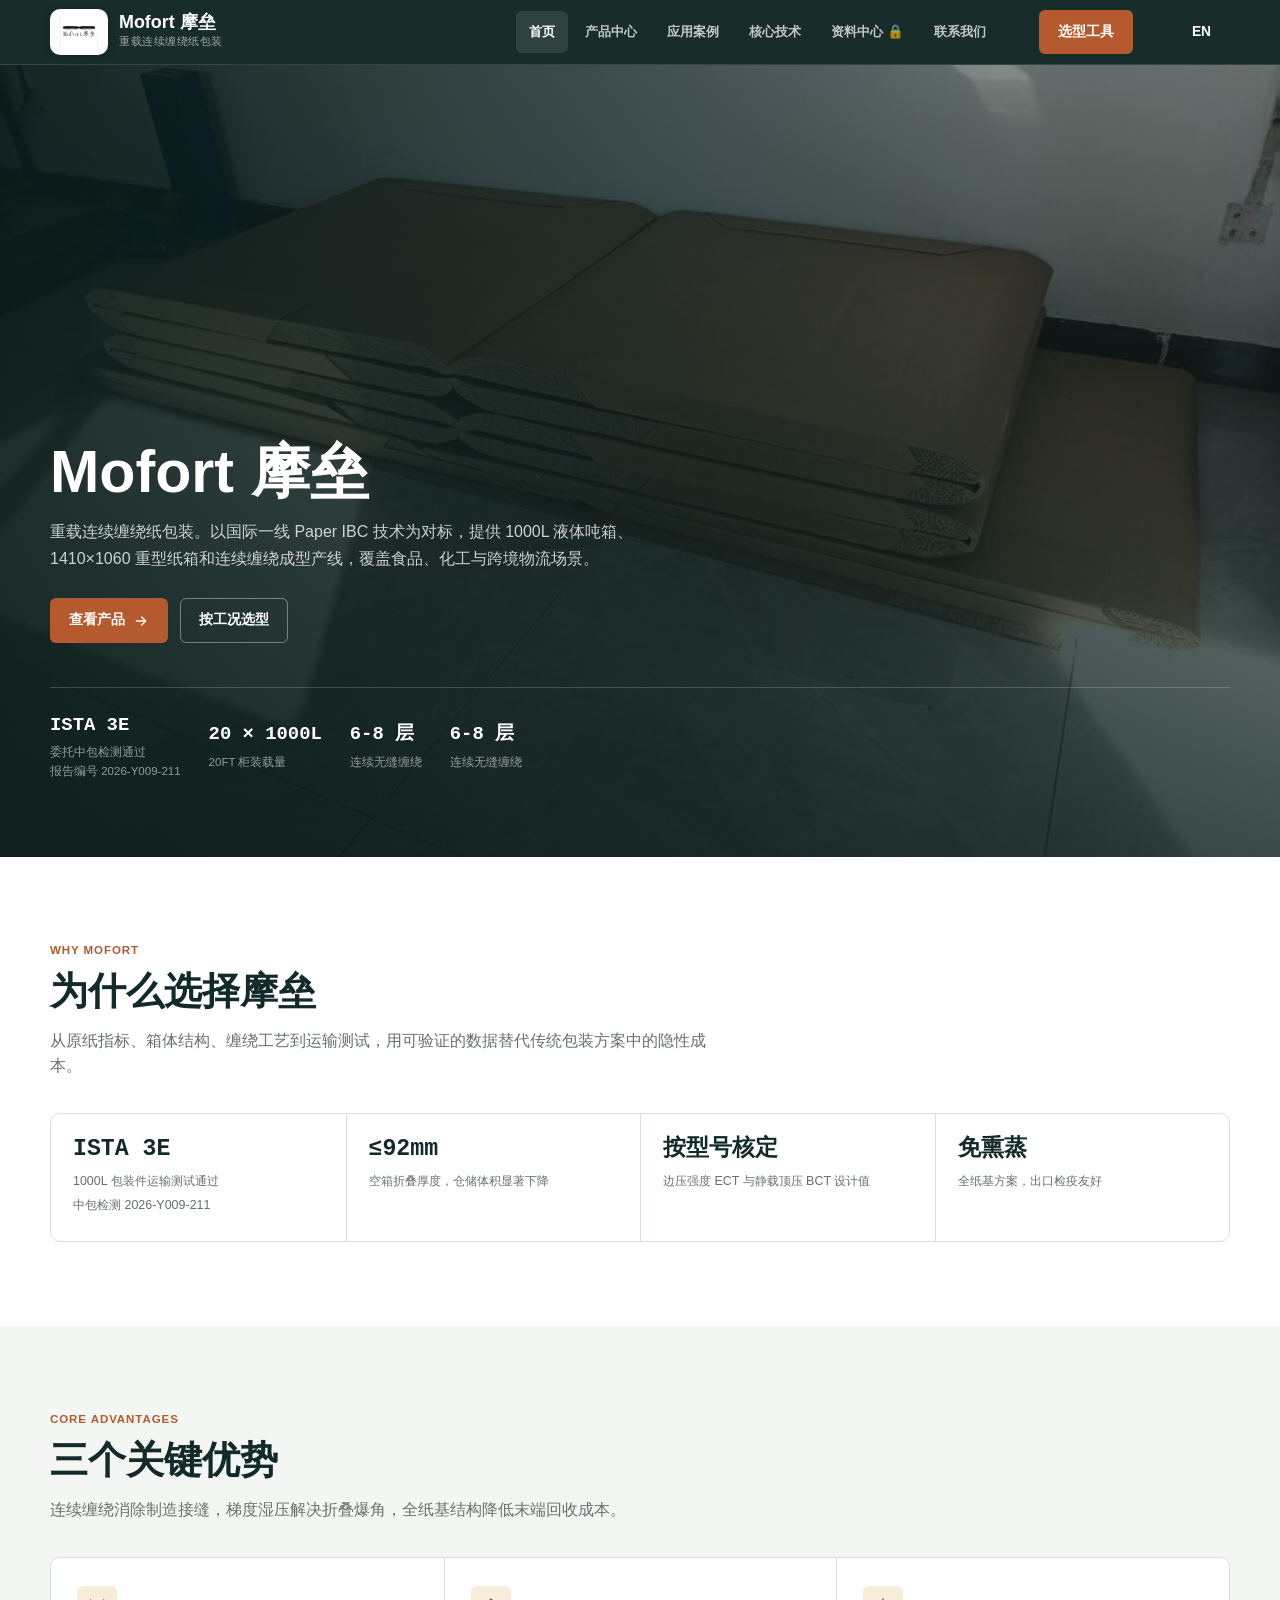
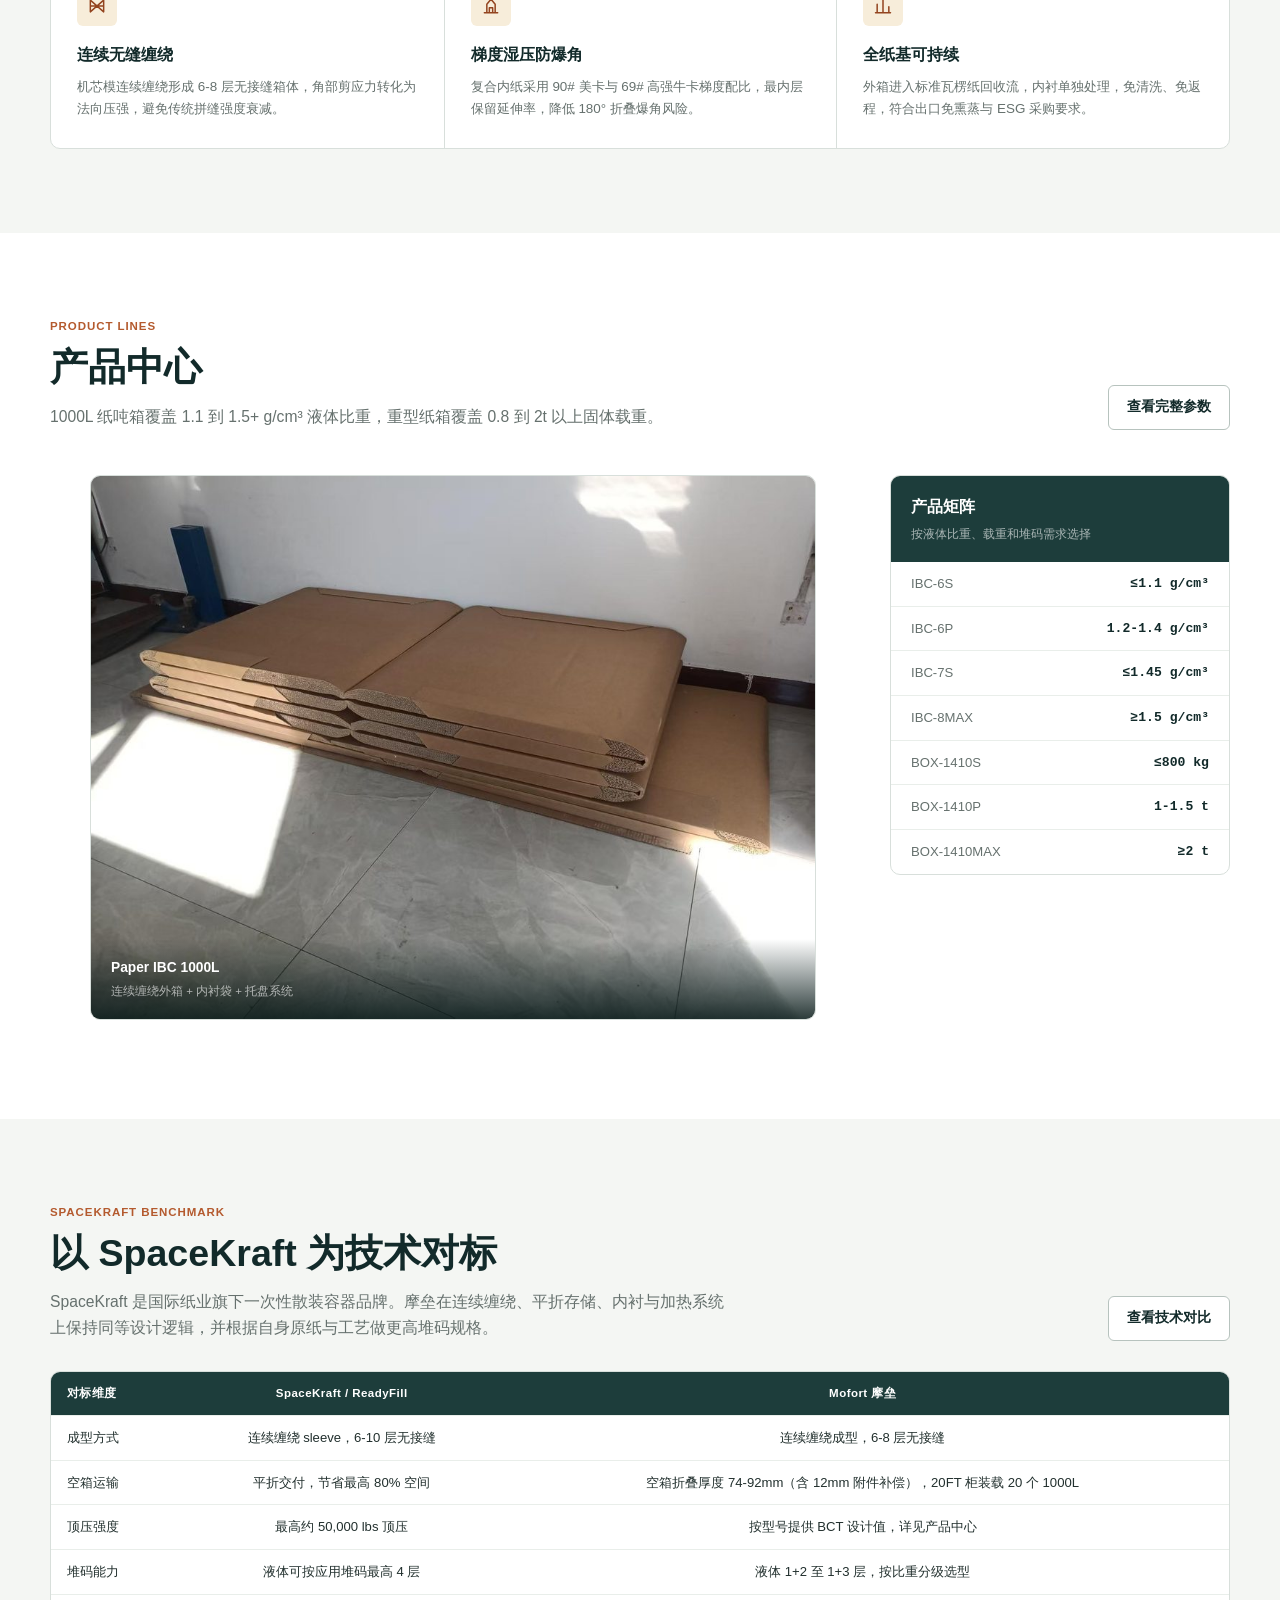
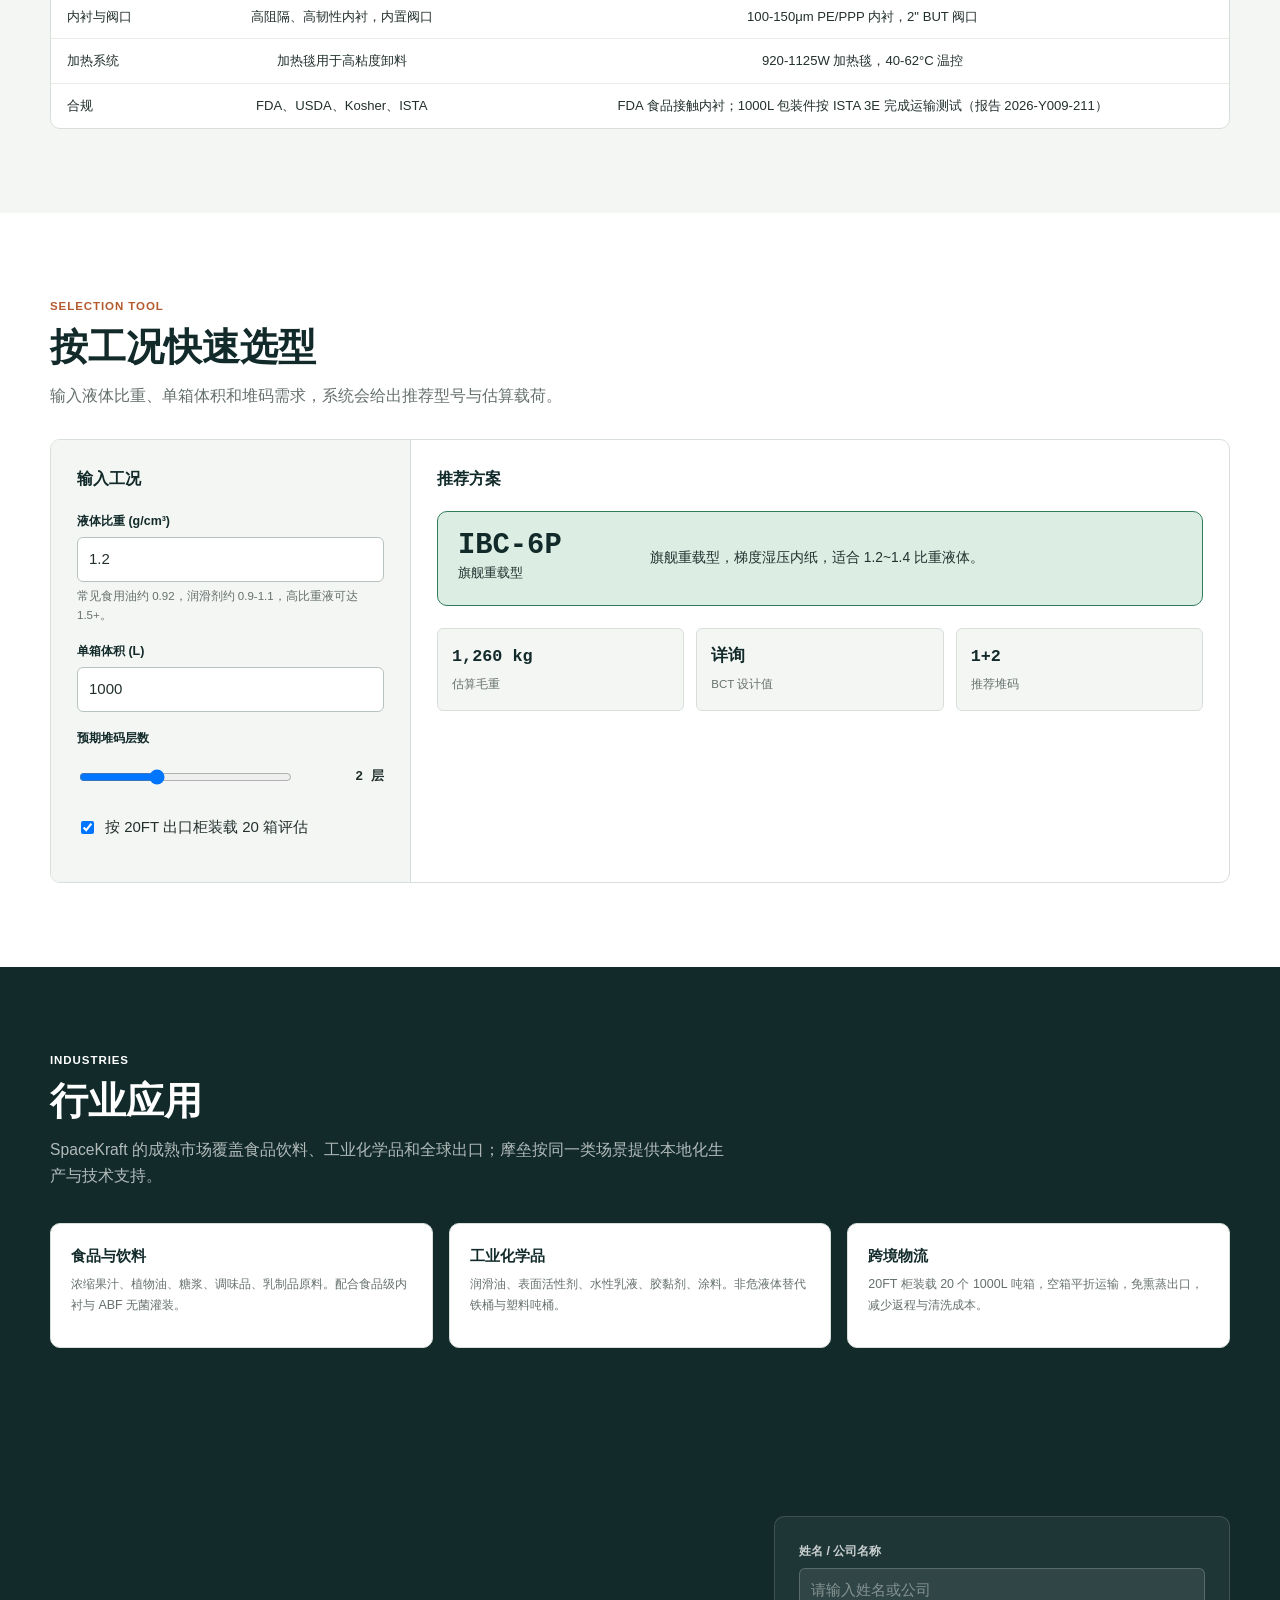
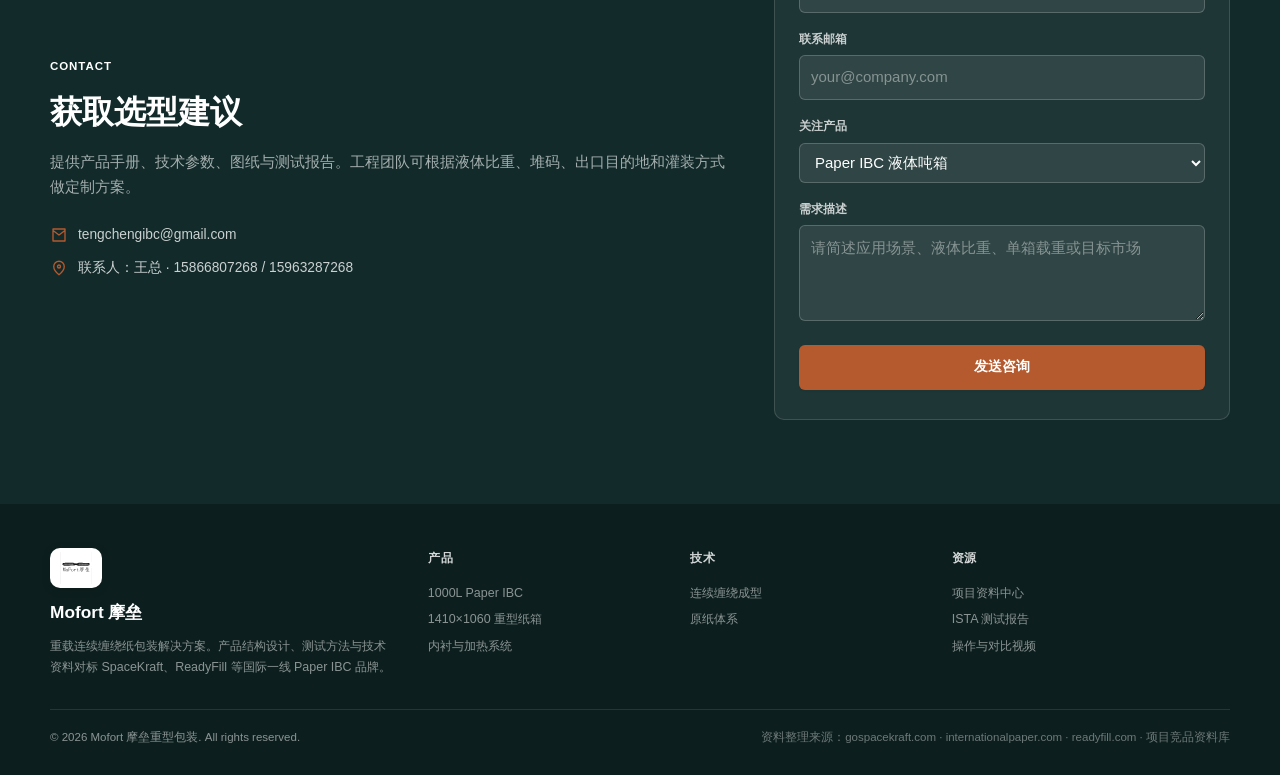
==== index.html @ de4cc962 "Correct certification wording and remove unsupported design values - ISTA: replace 'certified' claim" ====
<!doctype html>
<html lang="zh-CN">
<head>
  <meta charset="utf-8">
  <meta name="viewport" content="width=device-width, initial-scale=1">
  <title>Mofort 摩垒 - 重载连续缠绕纸包装 | Paper IBC 与重型纸箱</title>
  <meta name="description" content="Mofort 摩垒专注 1000L 纸吨箱、1410x1060 重型纸箱与连续缠绕成型产线，整合 SpaceKraft 等国际一线纸包装技术经验，提供免熏蒸、可回收、可堆码的工业包装方案。">
  <link rel="stylesheet" href="assets/css/style.css">
</head>
<body>
  <header class="site-header">
    <div class="container">
      <a class="brand" href="index.html" aria-label="Mofort 摩垒首页">
        <img class="brand-logo" src="assets/images/logo-mofort.svg" alt="MoFort 摩垒注册商标">
        <span>
          <span class="brand-name">Mofort 摩垒</span>
          <span class="brand-sub">重载连续缠绕纸包装</span>
        </span>
      </a>
      <nav class="main-nav" aria-label="主导航">
        <a href="index.html" aria-current="page">首页</a>
        <a href="products.html">产品中心</a>
        <a href="cases.html">应用案例</a>
        <a href="technology.html">核心技术</a>
        <a href="resources.html">资料中心 🔒</a>
        <a href="#contact">联系我们</a>
      </nav>
      <a class="btn btn--primary nav-cta" href="#selector">选型工具</a><a class="btn btn--ghost nav-cta" href="en/index.html" style="text-decoration:none">EN</a>
      <button class="icon-btn menu-toggle" type="button" data-menu-toggle aria-expanded="false" aria-label="打开导航">
        <svg viewBox="0 0 24 24" fill="none" stroke="currentColor" stroke-width="2" stroke-linecap="round"><path d="M4 7h16M4 12h16M4 17h16"/></svg>
      </button>
    </div>
    <nav class="mobile-nav" data-mobile-nav aria-label="移动导航">
      <a href="index.html">首页</a>
      <a href="products.html">产品中心</a>
        <a href="cases.html">应用案例</a>
      <a href="technology.html">核心技术</a>
      <a href="resources.html">资料中心 🔒</a>
      <a href="#contact">联系我们</a>
      <a class="btn btn--primary" href="#selector">选型工具</a>
    </nav>
  </header>

  <main>
    <section class="hero">
      <div class="hero-inner">
        <h1>Mofort 摩垒</h1>
        <p>重载连续缠绕纸包装。以国际一线 Paper IBC 技术为对标，提供 1000L 液体吨箱、1410×1060 重型纸箱和连续缠绕成型产线，覆盖食品、化工与跨境物流场景。</p>
        <div class="hero-actions">
          <a class="btn btn--primary" href="products.html">
            查看产品
            <svg viewBox="0 0 24 24" fill="none" stroke="currentColor" stroke-width="2" stroke-linecap="round" stroke-linejoin="round"><path d="M5 12h14M13 6l6 6-6 6"/></svg>
          </a>
          <a class="btn btn--ghost-light" href="#selector">按工况选型</a>
        </div>
        <div class="hero-proof">
          <div class="hero-proof-item">
            <span class="hero-proof-value">ISTA 3E</span>
            <span class="hero-proof-label">委托中包检测通过<br>报告编号 2026-Y009-211</span>
          </div>
          <div class="hero-proof-item">
            <span class="hero-proof-value">20 × 1000L</span>
            <span class="hero-proof-label">20FT 柜装载量</span>
          </div>
          <div class="hero-proof-item">
            <span class="hero-proof-value">6-8 层</span>
            <span class="hero-proof-label">连续无缝缠绕</span>
          </div>
          <div class="hero-proof-item">
            <span class="hero-proof-value">6-8 层</span>
            <span class="hero-proof-label">连续无缝缠绕</span>
          </div>
        </div>
      </div>
    </section>

    <section class="section" id="why">
      <div class="container">
        <span class="eyebrow">Why Mofort</span>
        <h2 class="section-title">为什么选择摩垒</h2>
        <p class="section-lead">从原纸指标、箱体结构、缠绕工艺到运输测试，用可验证的数据替代传统包装方案中的隐性成本。</p>
        <div class="metric-grid reveal">
          <div class="metric"><strong>ISTA 3E</strong><span>1000L 包装件运输测试通过<br>中包检测 2026-Y009-211</span></div>
          <div class="metric"><strong>≤92mm</strong><span>空箱折叠厚度，仓储体积显著下降</span></div>
          <div class="metric"><strong>按型号核定</strong><span>边压强度 ECT 与静载顶压 BCT 设计值</span></div>
          <div class="metric"><strong>免熏蒸</strong><span>全纸基方案，出口检疫友好</span></div>
        </div>
      </div>
    </section>

    <section class="section section--paper" id="advantages">
      <div class="container">
        <span class="eyebrow">Core Advantages</span>
        <h2 class="section-title">三个关键优势</h2>
        <p class="section-lead">连续缠绕消除制造接缝，梯度湿压解决折叠爆角，全纸基结构降低末端回收成本。</p>
        <div class="feature-rail reveal">
          <div class="feature">
            <span class="feature-icon">
              <svg viewBox="0 0 24 24" fill="none" stroke="currentColor" stroke-width="1.8" stroke-linecap="round" stroke-linejoin="round"><path d="M4 5v14M20 5v14M4 12h16M4 5l16 14M4 19L20 5"/></svg>
            </span>
            <h3>连续无缝缠绕</h3>
            <p>机芯模连续缠绕形成 6-8 层无接缝箱体，角部剪应力转化为法向压强，避免传统拼缝强度衰减。</p>
          </div>
          <div class="feature">
            <span class="feature-icon">
              <svg viewBox="0 0 24 24" fill="none" stroke="currentColor" stroke-width="1.8" stroke-linecap="round" stroke-linejoin="round"><path d="M4 20h16M7 20V10l5-6 5 6v10M10 20v-6h4v6"/></svg>
            </span>
            <h3>梯度湿压防爆角</h3>
            <p>复合内纸采用 90# 美卡与 69# 高强牛卡梯度配比，最内层保留延伸率，降低 180° 折叠爆角风险。</p>
          </div>
          <div class="feature">
            <span class="feature-icon">
              <svg viewBox="0 0 24 24" fill="none" stroke="currentColor" stroke-width="1.8" stroke-linecap="round" stroke-linejoin="round"><path d="M5 20V10M12 20V4M19 20v-7M3 20h18"/></svg>
            </span>
            <h3>全纸基可持续</h3>
            <p>外箱进入标准瓦楞纸回收流，内衬单独处理，免清洗、免返程，符合出口免熏蒸与 ESG 采购要求。</p>
          </div>
        </div>
      </div>
    </section>

    <section class="section" id="products-preview">
      <div class="container">
        <div class="section-head">
          <div>
            <span class="eyebrow">Product Lines</span>
            <h2 class="section-title">产品中心</h2>
            <p class="section-lead">1000L 纸吨箱覆盖 1.1 到 1.5+ g/cm³ 液体比重，重型纸箱覆盖 0.8 到 2t 以上固体载重。</p>
          </div>
          <div class="section-head-actions">
            <a class="btn btn--outline" href="products.html">查看完整参数</a>
          </div>
        </div>
        <div class="product-layout reveal">
          <figure class="product-visual">
            <img src="assets/images/prod-stacked.jpg" alt="堆码状态的纸吨箱">
            <figcaption class="product-visual-caption">
              Paper IBC 1000L
              <small>连续缠绕外箱 + 内衬袋 + 托盘系统</small>
            </figcaption>
          </figure>
          <dl class="product-summary">
            <div class="product-summary-header">
              <h3>产品矩阵</h3>
              <p>按液体比重、载重和堆码需求选择</p>
            </div>
            <div class="product-summary-row"><dt>IBC-6S</dt><dd>≤1.1 g/cm³</dd></div>
            <div class="product-summary-row"><dt>IBC-6P</dt><dd>1.2-1.4 g/cm³</dd></div>
            <div class="product-summary-row"><dt>IBC-7S</dt><dd>≤1.45 g/cm³</dd></div>
            <div class="product-summary-row"><dt>IBC-8MAX</dt><dd>≥1.5 g/cm³</dd></div>
            <div class="product-summary-row"><dt>BOX-1410S</dt><dd>≤800 kg</dd></div>
            <div class="product-summary-row"><dt>BOX-1410P</dt><dd>1-1.5 t</dd></div>
            <div class="product-summary-row"><dt>BOX-1410MAX</dt><dd>≥2 t</dd></div>
          </dl>
        </div>
      </div>
    </section>

    <section class="section section--paper" id="spacekraft">
      <div class="container">
        <div class="section-head">
          <div>
            <span class="eyebrow">SpaceKraft Benchmark</span>
            <h2 class="section-title">以 SpaceKraft 为技术对标</h2>
            <p class="section-lead">SpaceKraft 是国际纸业旗下一次性散装容器品牌。摩垒在连续缠绕、平折存储、内衬与加热系统上保持同等设计逻辑，并根据自身原纸与工艺做更高堆码规格。</p>
          </div>
          <div class="section-head-actions">
            <a class="btn btn--outline" href="technology.html">查看技术对比</a>
          </div>
        </div>
        <div class="data-table-wrap reveal">
          <table class="data-table comparison-table">
            <thead>
              <tr><th>对标维度</th><th>SpaceKraft / ReadyFill</th><th>Mofort 摩垒</th></tr>
            </thead>
            <tbody>
              <tr><td>成型方式</td><td>连续缠绕 sleeve，6-10 层无接缝</td><td>连续缠绕成型，6-8 层无接缝</td></tr>
              <tr><td>空箱运输</td><td>平折交付，节省最高 80% 空间</td><td>空箱折叠厚度 74-92mm（含 12mm 附件补偿），20FT 柜装载 20 个 1000L</td></tr>
              <tr><td>顶压强度</td><td>最高约 50,000 lbs 顶压</td><td>按型号提供 BCT 设计值，详见产品中心</td></tr>
              <tr><td>堆码能力</td><td>液体可按应用堆码最高 4 层</td><td>液体 1+2 至 1+3 层，按比重分级选型</td></tr>
              <tr><td>内衬与阀口</td><td>高阻隔、高韧性内衬，内置阀口</td><td>100-150μm PE/PPP 内衬，2" BUT 阀口</td></tr>
              <tr><td>加热系统</td><td>加热毯用于高粘度卸料</td><td>920-1125W 加热毯，40-62°C 温控</td></tr>
              <tr><td>合规</td><td>FDA、USDA、Kosher、ISTA</td><td>FDA 食品接触内衬；1000L 包装件按 ISTA 3E 完成运输测试（报告 2026-Y009-211）</td></tr>
            </tbody>
          </table>
        </div>
      </div>
    </section>

    <section class="section" id="selector">
      <div class="container">
        <div class="section-head">
          <div>
            <span class="eyebrow">Selection Tool</span>
            <h2 class="section-title">按工况快速选型</h2>
            <p class="section-lead">输入液体比重、单箱体积和堆码需求，系统会给出推荐型号与估算载荷。</p>
          </div>
        </div>
        <form class="tool-panel reveal" data-selector-form>
          <div class="tool-form">
            <h3>输入工况</h3>
            <div class="field">
              <label for="density">液体比重 (g/cm³)</label>
              <input id="density" type="number" min="0.6" max="2" step="0.05" value="1.2" data-field="density">
              <div class="field-hint">常见食用油约 0.92，润滑剂约 0.9-1.1，高比重液可达 1.5+。</div>
            </div>
            <div class="field">
              <label for="volume">单箱体积 (L)</label>
              <input id="volume" type="number" min="200" max="1200" step="50" value="1000" data-field="volume">
            </div>
            <div class="field">
              <label for="stack">预期堆码层数</label>
              <div class="range-row">
                <input id="stack" type="range" min="1" max="4" value="2" data-field="stack">
                <output data-stack-output>2</output>
              </div>
            </div>
            <label class="field" style="display:flex;gap:8px;align-items:center;cursor:pointer">
              <input type="checkbox" data-field="export" checked style="width:auto;min-height:auto">
              <span>按 20FT 出口柜装载 20 箱评估</span>
            </label>
          </div>
          <div class="tool-result">
            <h3>推荐方案</h3>
            <div class="recommendation">
              <div>
                <div class="recommendation-model" data-result-model>IBC-6P</div>
                <small>旗舰重载型</small>
              </div>
              <p data-result-note>旗舰重载型，梯度湿压内纸，适合 1.2~1.4 比重液体。</p>
            </div>
            <div class="result-stats">
              <div class="result-stat"><strong data-result-weight>1,260 kg</strong><span>估算毛重</span></div>
              <div class="result-stat"><strong data-result-load>详询</strong><span>BCT 设计值</span></div>
              <div class="result-stat"><strong data-result-stack>1+2</strong><span>推荐堆码</span></div>
            </div>
          </div>
        </form>
      </div>
    </section>

    <section class="section section--ink" id="industries">
      <div class="container">
        <span class="eyebrow">Industries</span>
        <h2 class="section-title">行业应用</h2>
        <p class="section-lead">SpaceKraft 的成熟市场覆盖食品饮料、工业化学品和全球出口；摩垒按同一类场景提供本地化生产与技术支持。</p>
        <div class="source-grid reveal">
          <div class="source-card">
            <h3>食品与饮料</h3>
            <p>浓缩果汁、植物油、糖浆、调味品、乳制品原料。配合食品级内衬与 ABF 无菌灌装。</p>
          </div>
          <div class="source-card">
            <h3>工业化学品</h3>
            <p>润滑油、表面活性剂、水性乳液、胶黏剂、涂料。非危液体替代铁桶与塑料吨桶。</p>
          </div>
          <div class="source-card">
            <h3>跨境物流</h3>
            <p>20FT 柜装载 20 个 1000L 吨箱，空箱平折运输，免熏蒸出口，减少返程与清洗成本。</p>
          </div>
        </div>
      </div>
    </section>

    <section class="section section--ink" id="contact">
      <div class="container">
        <div class="contact-grid">
          <div>
            <span class="eyebrow">Contact</span>
            <h2>获取选型建议</h2>
            <p>提供产品手册、技术参数、图纸与测试报告。工程团队可根据液体比重、堆码、出口目的地和灌装方式做定制方案。</p>
            <ul class="contact-list">
              <li>
                <svg viewBox="0 0 24 24" fill="none" stroke="currentColor" stroke-width="1.8" stroke-linecap="round" stroke-linejoin="round"><path d="M4 4h16v16H4zM4 6l8 6 8-6"/></svg>
                <a href="mailto:tengchengibc@gmail.com" style="color:inherit;text-decoration:none">tengchengibc@gmail.com</a>
              </li>
              <li>
                <svg viewBox="0 0 24 24" fill="none" stroke="currentColor" stroke-width="1.8" stroke-linecap="round" stroke-linejoin="round"><path d="M12 21s7-5.5 7-11a7 7 0 1 0-14 0c0 5.5 7 11 7 11zM10 10a2 2 0 1 1 4 0 2 2 0 0 1-4 0"/></svg>
                <span>联系人：王总 · 15866807268 / 15963287268</span>
              </li>
            </ul>
          </div>
          <form class="contact-form" data-contact-form>
            <div class="field">
              <label for="contact-company">姓名 / 公司名称</label>
              <input id="contact-company" type="text" placeholder="请输入姓名或公司">
            </div>
            <div class="field">
              <label for="contact-email">联系邮箱</label>
              <input id="contact-email" type="email" placeholder="your@company.com">
            </div>
            <div class="field">
              <label for="contact-product">关注产品</label>
              <select id="contact-product">
                <option>Paper IBC 液体吨箱</option>
                <option>1410×1060 重型纸箱</option>
                <option>内衬、加热垫与遮罩</option>
                <option>连续缠绕成型产线</option>
                <option>全部产品</option>
              </select>
            </div>
            <div class="field">
              <label for="contact-message">需求描述</label>
              <textarea id="contact-message" placeholder="请简述应用场景、液体比重、单箱载重或目标市场"></textarea>
            </div>
            <button class="btn btn--primary" type="submit" style="width:100%">发送咨询</button>
            <div class="field-hint" data-contact-status aria-live="polite"></div>
          </form>
        </div>
      </div>
    </section>
  </main>

  <footer class="site-footer">
    <div class="container">
      <div class="footer-grid">
        <div>
          <img class="brand-logo footer-logo" src="assets/images/logo-mofort.svg" alt="MoFort 摩垒注册商标">
          <div class="footer-brand">Mofort 摩垒</div>
          <p>重载连续缠绕纸包装解决方案。产品结构设计、测试方法与技术资料对标 SpaceKraft、ReadyFill 等国际一线 Paper IBC 品牌。</p>
        </div>
        <div>
          <h4>产品</h4>
          <a href="products.html#ibc">1000L Paper IBC</a>
          <a href="products.html#box">1410×1060 重型纸箱</a>
          <a href="products.html#accessories">内衬与加热系统</a>
        </div>
        <div>
          <h4>技术</h4>
          <a href="technology.html#process">连续缠绕成型</a>
          <a href="technology.html#materials">原纸体系</a>
          
        </div>
        <div>
          <h4>资源</h4>
          <a href="resources.html">项目资料中心</a>
          <a href="resources.html?category=测试报告">ISTA 测试报告</a>
          <a href="resources.html?category=操作视频">操作与对比视频</a>
        </div>
      </div>
      <div class="footer-bottom">
        <span>© <span data-year>2026</span> Mofort 摩垒重型包装. All rights reserved.</span>
        <span class="source-note">资料整理来源：gospacekraft.com · internationalpaper.com · readyfill.com · 项目竞品资料库</span>
      </div>
    </div>
  </footer>
  <script src="assets/js/main.js"></script>
</body>
</html>
---- assets/css/style.css ----
:root {
  --ink: #122a2a;
  --ink-2: #1d3d3b;
  --paper: #ffffff;
  --paper-2: #f4f6f3;
  --paper-3: #e9eeea;
  --text: #22302e;
  --muted: #66716e;
  --line: #d8dfdb;
  --line-dark: #b7c3be;
  --copper: #b45a2e;
  --copper-dark: #93441f;
  --green: #2e7d5a;
  --green-light: #dceee4;
  --amber: #d89b2b;
  --amber-light: #f7edda;
  --blue: #3f6f8f;
  --blue-light: #e1edf4;
  --red: #b23b35;
  --red-light: #f7e3e1;
  --white: #fff;
  --shadow-sm: 0 1px 2px rgba(16, 39, 36, .08);
  --shadow-md: 0 12px 30px rgba(16, 39, 36, .1);
  --radius: 6px;
  --radius-lg: 10px;
  --max-w: 1180px;
  --font: "Segoe UI", "PingFang SC", "Microsoft YaHei", "Noto Sans SC", sans-serif;
  --mono: "Cascadia Mono", "SFMono-Regular", Consolas, monospace;
}

*,
*::before,
*::after {
  box-sizing: border-box;
}

html {
  scroll-behavior: smooth;
  font-size: 16px;
}

body {
  margin: 0;
  color: var(--text);
  background: var(--paper);
  font-family: var(--font);
  font-size: 15px;
  line-height: 1.65;
  -webkit-font-smoothing: antialiased;
}

a {
  color: inherit;
  text-decoration: none;
}

button,
input,
select,
textarea {
  font: inherit;
}

img {
  display: block;
  max-width: 100%;
}

.container {
  width: min(var(--max-w), 100% - 48px);
  margin-inline: auto;
}

.section {
  padding: 84px 0;
}

.section--paper {
  background: var(--paper-2);
}

.section--ink {
  background: var(--ink);
  color: #e8efec;
}

.section--ink .eyebrow,
.section--ink .section-title {
  color: var(--white);
}

.section--ink .section-lead {
  color: rgba(255, 255, 255, .68);
}

.eyebrow {
  display: block;
  color: var(--copper);
  font-size: .72rem;
  font-weight: 700;
  letter-spacing: .08em;
  margin-bottom: 10px;
  text-transform: uppercase;
}

.section-title {
  margin: 0 0 14px;
  color: var(--ink);
  font-size: clamp(1.7rem, 3vw, 2.35rem);
  font-weight: 800;
  line-height: 1.16;
  letter-spacing: 0;
}

.section-lead {
  max-width: 680px;
  margin: 0 0 34px;
  color: var(--muted);
  font-size: .98rem;
}

.section-head {
  display: flex;
  align-items: flex-end;
  justify-content: space-between;
  gap: 24px;
  margin-bottom: 30px;
}

.section-head .section-lead {
  margin-bottom: 0;
}

.section-head-actions {
  display: flex;
  gap: 10px;
  flex-shrink: 0;
}

.btn {
  display: inline-flex;
  align-items: center;
  justify-content: center;
  gap: 8px;
  min-height: 42px;
  padding: 10px 18px;
  border: 1px solid transparent;
  border-radius: var(--radius);
  font-size: .86rem;
  font-weight: 700;
  cursor: pointer;
  transition: background .18s, border-color .18s, transform .18s, box-shadow .18s;
  white-space: nowrap;
}

.btn svg,
.btn img {
  width: 16px;
  height: 16px;
}

.btn--primary {
  color: var(--white);
  background: var(--copper);
  box-shadow: var(--shadow-sm);
}

.btn--primary:hover {
  background: var(--copper-dark);
  transform: translateY(-1px);
  box-shadow: var(--shadow-md);
}

.btn--outline {
  color: var(--ink);
  border-color: var(--line-dark);
  background: var(--paper);
}

.btn--outline:hover {
  border-color: var(--copper);
  color: var(--copper-dark);
}

.btn--light {
  color: var(--ink);
  background: var(--white);
}

.btn--light:hover {
  background: var(--paper-2);
}

.btn--ghost-light {
  color: var(--white);
  border-color: rgba(255, 255, 255, .38);
  background: transparent;
}

.btn--ghost-light:hover {
  background: rgba(255, 255, 255, .1);
  border-color: var(--white);
}

.icon-btn {
  display: inline-flex;
  align-items: center;
  justify-content: center;
  width: 40px;
  height: 40px;
  border: 1px solid var(--line);
  border-radius: var(--radius);
  color: var(--ink);
  background: var(--white);
  cursor: pointer;
}

.icon-btn svg {
  width: 18px;
  height: 18px;
}

.site-header {
  position: sticky;
  top: 0;
  z-index: 50;
  color: var(--white);
  background: rgba(15, 36, 34, .96);
  border-bottom: 1px solid rgba(255, 255, 255, .12);
  backdrop-filter: blur(14px);
}

.site-header .container {
  display: flex;
  align-items: center;
  min-height: 64px;
  gap: 32px;
}

.brand {
  display: flex;
  align-items: center;
  gap: 11px;
  min-width: 0;
}

.brand-mark {
  display: grid;
  place-items: center;
  width: 36px;
  height: 36px;
  border-radius: var(--radius);
  color: var(--white);
  background: var(--copper);
  font-size: .82rem;
  font-weight: 900;
}

.brand-name {
  display: block;
  color: var(--white);
  font-size: 1.12rem;
  font-weight: 800;
  line-height: 1.1;
}

.brand-sub {
  display: block;
  color: rgba(255, 255, 255, .58);
  font-size: .68rem;
  letter-spacing: .05em;
}

.main-nav {
  display: flex;
  align-items: center;
  gap: 4px;
  margin-left: auto;
}

.main-nav a {
  padding: 10px 13px;
  border-radius: var(--radius);
  color: rgba(255, 255, 255, .74);
  font-size: .84rem;
  font-weight: 600;
  transition: color .18s, background .18s;
  white-space: nowrap;
}

.main-nav a:hover,
.main-nav a[aria-current="page"] {
  color: var(--white);
  background: rgba(255, 255, 255, .1);
}

.nav-cta {
  margin-left: 8px;
}

.nav-cta .btn {
  min-height: 36px;
  padding: 8px 14px;
}

.menu-toggle {
  display: none;
  margin-left: auto;
}

.mobile-nav {
  display: none;
  padding: 10px 0 18px;
  border-top: 1px solid rgba(255, 255, 255, .1);
}

.mobile-nav a {
  display: block;
  padding: 12px 16px;
  border-radius: var(--radius);
  color: rgba(255, 255, 255, .82);
  font-weight: 600;
}

.mobile-nav a:hover,
.mobile-nav a[aria-current="page"] {
  color: var(--white);
  background: rgba(255, 255, 255, .08);
}

.mobile-nav .btn {
  margin: 12px 16px 4px;
  width: calc(100% - 32px);
}

.hero {
  position: relative;
  min-height: 88vh;
  display: flex;
  align-items: flex-end;
  color: var(--white);
  background-color: var(--ink);
  background-image: linear-gradient(90deg, rgba(10, 28, 27, .86) 0%, rgba(10, 28, 27, .64) 46%, rgba(10, 28, 27, .28) 100%), linear-gradient(rgba(10, 28, 27, .16), rgba(10, 28, 27, .72)), url("../images/prod-stacked.jpg");
  background-position: center;
  background-size: cover;
  overflow: hidden;
}

.hero--products {
  background-image: linear-gradient(90deg, rgba(10, 28, 27, .88) 0%, rgba(10, 28, 27, .66) 48%, rgba(10, 28, 27, .3) 100%), linear-gradient(rgba(10, 28, 27, .14), rgba(10, 28, 27, .74)), url("../images/prod-ibc-6p.jpg");
}

.hero--technology {
  background-image: linear-gradient(90deg, rgba(10, 28, 27, .88) 0%, rgba(10, 28, 27, .66) 48%, rgba(10, 28, 27, .3) 100%), linear-gradient(rgba(10, 28, 27, .14), rgba(10, 28, 27, .74)), url("../images/tech-benefits.jpg");
}

.hero--resources {
  background-image: linear-gradient(90deg, rgba(10, 28, 27, .9) 0%, rgba(10, 28, 27, .72) 52%, rgba(10, 28, 27, .36) 100%), linear-gradient(rgba(10, 28, 27, .14), rgba(10, 28, 27, .72)), url("../images/prod-box-1410p.jpg");
}

.hero-inner {
  position: relative;
  z-index: 1;
  width: min(var(--max-w), 100% - 48px);
  margin-inline: auto;
  padding: 96px 0 76px;
}

.hero h1 {
  max-width: 760px;
  margin: 0 0 16px;
  font-size: clamp(2.1rem, 5vw, 3.7rem);
  font-weight: 850;
  line-height: 1.05;
  letter-spacing: 0;
}

.hero p {
  max-width: 590px;
  margin: 0 0 26px;
  color: rgba(255, 255, 255, .78);
  font-size: 1rem;
}

.hero-actions {
  display: flex;
  gap: 12px;
  flex-wrap: wrap;
}

.hero-proof {
  display: flex;
  align-items: center;
  gap: 28px;
  margin-top: 44px;
  padding-top: 22px;
  border-top: 1px solid rgba(255, 255, 255, .18);
}

.hero-proof-item {
  display: flex;
  flex-direction: column;
  gap: 2px;
}

.hero-proof-value {
  color: var(--white);
  font-family: var(--mono);
  font-size: 1.18rem;
  font-weight: 700;
}

.hero-proof-label {
  color: rgba(255, 255, 255, .55);
  font-size: .72rem;
}

.metric-grid {
  display: grid;
  grid-template-columns: repeat(4, 1fr);
  border: 1px solid var(--line);
  border-radius: var(--radius-lg);
  overflow: hidden;
  background: var(--white);
}

.metric {
  padding: 24px 22px;
  border-left: 1px solid var(--line);
}

.metric:first-child {
  border-left: 0;
}

.metric strong {
  display: block;
  margin-bottom: 6px;
  color: var(--ink);
  font-family: var(--mono);
  font-size: 1.45rem;
  line-height: 1;
}

.metric span {
  color: var(--muted);
  font-size: .78rem;
}

.feature-rail {
  display: grid;
  grid-template-columns: repeat(3, 1fr);
  border: 1px solid var(--line);
  border-radius: var(--radius-lg);
  overflow: hidden;
  background: var(--white);
}

.feature {
  padding: 28px 26px;
  border-left: 1px solid var(--line);
}

.feature:first-child {
  border-left: 0;
}

.feature-icon {
  display: grid;
  place-items: center;
  width: 40px;
  height: 40px;
  margin-bottom: 16px;
  border-radius: var(--radius);
  color: var(--copper-dark);
  background: var(--amber-light);
}

.feature-icon svg {
  width: 20px;
  height: 20px;
}

.feature h3 {
  margin: 0 0 8px;
  color: var(--ink);
  font-size: 1rem;
  font-weight: 800;
}

.feature p {
  margin: 0;
  color: var(--muted);
  font-size: .84rem;
}

.product-layout {
  display: grid;
  grid-template-columns: minmax(0, 1fr) 340px;
  gap: 34px;
  align-items: start;
}

.product-visual {
  position: relative;
  border: 1px solid var(--line);
  border-radius: var(--radius-lg);
  overflow: hidden;
  background: var(--paper-2);
}

.product-visual img {
  width: 100%;
  aspect-ratio: 4 / 3;
  object-fit: cover;
}

.product-visual-caption {
  position: absolute;
  left: 0;
  right: 0;
  bottom: 0;
  padding: 18px 20px;
  color: var(--white);
  background: linear-gradient(transparent, rgba(10, 28, 27, .86));
  font-size: .86rem;
  font-weight: 700;
}

.product-visual-caption small {
  display: block;
  margin-top: 2px;
  color: rgba(255, 255, 255, .62);
  font-size: .72rem;
  font-weight: 500;
}

.product-summary {
  border: 1px solid var(--line);
  border-radius: var(--radius-lg);
  overflow: hidden;
  background: var(--white);
}

.product-summary-header {
  padding: 18px 20px;
  color: var(--white);
  background: var(--ink-2);
}

.product-summary-header h3 {
  margin: 0;
  font-size: 1rem;
}

.product-summary-header p {
  margin: 4px 0 0;
  color: rgba(255, 255, 255, .62);
  font-size: .76rem;
}

.product-summary-row {
  display: flex;
  justify-content: space-between;
  gap: 18px;
  padding: 11px 20px;
  border-bottom: 1px solid var(--paper-3);
  font-size: .82rem;
}

.product-summary-row:last-child {
  border-bottom: 0;
}

.product-summary-row dt {
  color: var(--muted);
}

.product-summary-row dd {
  margin: 0;
  color: var(--ink);
  font-family: var(--mono);
  font-weight: 700;
  text-align: right;
}

.data-table-wrap {
  overflow-x: auto;
  border: 1px solid var(--line);
  border-radius: var(--radius-lg);
  background: var(--white);
}

.data-table {
  width: 100%;
  border-collapse: collapse;
  font-size: .82rem;
}

.data-table th {
  padding: 12px 16px;
  color: var(--white);
  background: var(--ink-2);
  font-size: .72rem;
  font-weight: 700;
  letter-spacing: .04em;
  text-align: left;
  white-space: nowrap;
}

.data-table td {
  padding: 11px 16px;
  border-top: 1px solid var(--paper-3);
  color: var(--text);
  vertical-align: top;
}

.data-table tbody tr:hover td {
  background: var(--paper-2);
}

.data-table .num {
  color: var(--ink);
  font-family: var(--mono);
  font-weight: 700;
  white-space: nowrap;
}

.data-table .strong {
  color: var(--copper-dark);
  font-weight: 800;
}

.product-tabs {
  display: flex;
  gap: 8px;
  margin-bottom: 18px;
  overflow-x: auto;
  padding-bottom: 2px;
}

.product-tab {
  padding: 10px 16px;
  border: 1px solid var(--line);
  border-radius: var(--radius);
  color: var(--muted);
  background: var(--white);
  font-size: .82rem;
  font-weight: 700;
  cursor: pointer;
  white-space: nowrap;
}

.product-tab:hover {
  color: var(--ink);
  border-color: var(--line-dark);
}

.product-tab[aria-selected="true"] {
  color: var(--white);
  border-color: var(--copper);
  background: var(--copper);
}

.product-panel {
  display: none;
}

.product-panel[data-active="true"] {
  display: block;
}

.comparison-table th,
.comparison-table td {
  text-align: center;
}

.comparison-table th:first-child,
.comparison-table td:first-child {
  text-align: left;
}

.comparison-table .yes {
  color: var(--green);
  font-weight: 800;
}

.comparison-table .no {
  color: var(--muted);
}

.two-col {
  display: grid;
  grid-template-columns: 1fr 1fr;
  gap: 28px;
  align-items: start;
}

.text-block h2 {
  margin: 0 0 14px;
  color: var(--ink);
  font-size: clamp(1.5rem, 2.6vw, 2rem);
  line-height: 1.2;
}

.text-block p {
  margin: 0 0 16px;
  color: var(--muted);
}

.check-list {
  display: grid;
  gap: 10px;
  margin: 0;
  padding: 0;
  list-style: none;
}

.check-list li {
  display: flex;
  gap: 10px;
  align-items: flex-start;
  padding: 10px 12px;
  border: 1px solid var(--line);
  border-radius: var(--radius);
  background: var(--white);
  font-size: .84rem;
}

.check-list svg {
  width: 17px;
  height: 17px;
  margin-top: 2px;
  color: var(--green);
  flex-shrink: 0;
}

.media-frame {
  border: 1px solid var(--line);
  border-radius: var(--radius-lg);
  overflow: hidden;
  background: var(--white);
}

.media-frame img {
  width: 100%;
  aspect-ratio: 4 / 3;
  object-fit: cover;
}

.media-frame figcaption {
  padding: 12px 16px;
  color: var(--muted);
  font-size: .76rem;
}

.source-grid {
  display: grid;
  grid-template-columns: repeat(3, 1fr);
  gap: 16px;
}

.source-card {
  padding: 20px;
  border: 1px solid var(--line);
  border-radius: var(--radius-lg);
  background: var(--white);
  transition: border-color .18s, box-shadow .18s;
}

.source-card:hover {
  border-color: var(--line-dark);
  box-shadow: var(--shadow-md);
}

.source-card h3 {
  margin: 0 0 6px;
  color: var(--ink);
  font-size: .92rem;
}

.source-card p {
  margin: 0 0 12px;
  color: var(--muted);
  font-size: .78rem;
}

.source-card a {
  display: inline-flex;
  align-items: center;
  gap: 6px;
  color: var(--copper-dark);
  font-size: .78rem;
  font-weight: 700;
}

.source-card a svg {
  width: 14px;
  height: 14px;
}

.tool-panel {
  display: grid;
  grid-template-columns: 360px 1fr;
  gap: 0;
  border: 1px solid var(--line);
  border-radius: var(--radius-lg);
  overflow: hidden;
  background: var(--white);
}

.tool-form {
  padding: 26px;
  border-right: 1px solid var(--line);
  background: var(--paper-2);
}

.tool-form h3,
.tool-result h3 {
  margin: 0 0 18px;
  color: var(--ink);
  font-size: 1rem;
}

.field {
  margin-bottom: 16px;
}

.field label {
  display: block;
  margin-bottom: 6px;
  color: var(--ink);
  font-size: .78rem;
  font-weight: 700;
}

.field input,
.field select {
  width: 100%;
  min-height: 40px;
  padding: 9px 11px;
  border: 1px solid var(--line-dark);
  border-radius: var(--radius);
  color: var(--text);
  background: var(--white);
}

.field input:focus,
.field select:focus {
  outline: 2px solid rgba(180, 90, 46, .28);
  border-color: var(--copper);
}

.field-hint {
  margin-top: 5px;
  color: var(--muted);
  font-size: .72rem;
}

.range-row {
  display: grid;
  grid-template-columns: 1fr 84px;
  gap: 10px;
  align-items: center;
}

.range-row output {
  font-family: var(--mono);
  font-size: .82rem;
  font-weight: 700;
  text-align: right;
}

.tool-result {
  padding: 26px;
}

.recommendation {
  display: grid;
  grid-template-columns: 170px 1fr;
  gap: 22px;
  align-items: center;
  margin-bottom: 22px;
  padding: 20px;
  border: 1px solid var(--green);
  border-radius: var(--radius-lg);
  background: var(--green-light);
}

.recommendation-model {
  color: var(--ink);
  font-family: var(--mono);
  font-size: 1.8rem;
  font-weight: 800;
  line-height: 1;
}

.recommendation-model small {
  display: block;
  margin-top: 6px;
  color: var(--muted);
  font-family: var(--font);
  font-size: .78rem;
  font-weight: 600;
}

.recommendation p {
  margin: 0;
  color: var(--text);
  font-size: .86rem;
}

.result-stats {
  display: grid;
  grid-template-columns: repeat(3, 1fr);
  gap: 12px;
}

.result-stat {
  padding: 14px;
  border: 1px solid var(--line);
  border-radius: var(--radius);
  background: var(--paper-2);
}

.result-stat strong {
  display: block;
  color: var(--ink);
  font-family: var(--mono);
  font-size: 1.05rem;
}

.result-stat span {
  color: var(--muted);
  font-size: .72rem;
}

.video-grid {
  display: grid;
  grid-template-columns: repeat(3, 1fr);
  gap: 16px;
}

.video-card {
  border: 1px solid var(--line);
  border-radius: var(--radius-lg);
  overflow: hidden;
  background: var(--white);
}

.video-card video {
  display: block;
  width: 100%;
  aspect-ratio: 16 / 9;
  background: #0b1413;
}

.video-card-body {
  padding: 14px 16px;
}

.video-card-body h3 {
  margin: 0 0 5px;
  color: var(--ink);
  font-size: .86rem;
}

.video-card-body p {
  margin: 0;
  color: var(--muted);
  font-size: .74rem;
}

.resource-toolbar {
  display: flex;
  gap: 12px;
  align-items: center;
  margin-bottom: 20px;
  flex-wrap: wrap;
}

.resource-search {
  flex: 1 1 280px;
  min-height: 42px;
  padding: 9px 12px;
  border: 1px solid var(--line-dark);
  border-radius: var(--radius);
  background: var(--white);
}

.resource-search:focus {
  outline: 2px solid rgba(180, 90, 46, .28);
  border-color: var(--copper);
}

.filter-group {
  display: flex;
  gap: 8px;
  flex-wrap: wrap;
}

.filter-chip {
  padding: 8px 12px;
  border: 1px solid var(--line);
  border-radius: 999px;
  color: var(--muted);
  background: var(--white);
  font-size: .76rem;
  font-weight: 700;
  cursor: pointer;
  transition: border-color .18s, color .18s, background .18s;
}

.filter-chip:hover {
  color: var(--ink);
  border-color: var(--line-dark);
}

.filter-chip[aria-pressed="true"] {
  color: var(--white);
  border-color: var(--ink-2);
  background: var(--ink-2);
}

.resource-count {
  margin-bottom: 14px;
  color: var(--muted);
  font-size: .78rem;
}

.resource-list {
  border: 1px solid var(--line);
  border-radius: var(--radius-lg);
  overflow: hidden;
  background: var(--white);
}

.resource-row {
  display: grid;
  grid-template-columns: minmax(0, 1.6fr) 130px 130px 110px;
  gap: 14px;
  align-items: center;
  padding: 13px 16px;
  border-top: 1px solid var(--paper-3);
  transition: background .15s;
}

.resource-row:first-child {
  border-top: 0;
}

.resource-row:hover {
  background: var(--paper-2);
}

.resource-row a {
  color: var(--ink);
  font-size: .84rem;
  font-weight: 700;
  word-break: break-all;
}

.resource-row a:hover {
  color: var(--copper-dark);
}

.resource-meta {
  color: var(--muted);
  font-size: .74rem;
}

.resource-type {
  display: inline-flex;
  align-items: center;
  justify-content: center;
  min-width: 48px;
  padding: 4px 8px;
  border-radius: 4px;
  color: var(--blue);
  background: var(--blue-light);
  font-family: var(--mono);
  font-size: .7rem;
  font-weight: 800;
}

.resource-type--video {
  color: var(--copper-dark);
  background: var(--amber-light);
}

.resource-type--pdf {
  color: var(--red);
  background: var(--red-light);
}

.resource-type--image {
  color: var(--green);
  background: var(--green-light);
}

.resource-row-actions {
  display: flex;
  gap: 8px;
  justify-content: flex-end;
}

.resource-row-actions a {
  padding: 6px 10px;
  border: 1px solid var(--line);
  border-radius: var(--radius);
  color: var(--ink);
  font-size: .74rem;
  font-weight: 700;
}

.resource-row-actions a:hover {
  color: var(--copper-dark);
  border-color: var(--copper);
}

.resource-empty {
  padding: 36px 20px;
  color: var(--muted);
  text-align: center;
}

.patent-grid {
  display: grid;
  grid-template-columns: 1fr 1fr;
  gap: 18px;
}

.patent-card {
  border: 1px solid var(--line);
  border-radius: var(--radius-lg);
  overflow: hidden;
  background: var(--white);
}

.patent-card img {
  width: 100%;
  aspect-ratio: 16 / 10;
  object-fit: cover;
  background: var(--paper-2);
}

.patent-card-body {
  padding: 16px 18px;
}

.patent-card-body h3 {
  margin: 0 0 6px;
  color: var(--ink);
  font-size: .9rem;
}

.patent-card-body p {
  margin: 0;
  color: var(--muted);
  font-size: .76rem;
}

.contact-band {
  color: var(--white);
  background: var(--ink);
}

.contact-grid {
  display: grid;
  grid-template-columns: 1.2fr .8fr;
  gap: 40px;
  align-items: center;
}

.contact-grid h2 {
  margin: 0 0 12px;
  color: var(--white);
  font-size: clamp(1.5rem, 2.6vw, 2rem);
}

.contact-grid p {
  margin: 0 0 24px;
  color: rgba(255, 255, 255, .62);
}

.contact-list {
  display: grid;
  gap: 10px;
  margin: 0;
  padding: 0;
  list-style: none;
}

.contact-list li {
  display: flex;
  gap: 10px;
  align-items: center;
  color: rgba(255, 255, 255, .78);
  font-size: .86rem;
}

.contact-list svg {
  width: 18px;
  height: 18px;
  color: var(--copper);
}

.contact-form {
  padding: 24px;
  border: 1px solid rgba(255, 255, 255, .14);
  border-radius: var(--radius-lg);
  background: rgba(255, 255, 255, .06);
}

.contact-form .field label {
  color: rgba(255, 255, 255, .76);
}

.contact-form .field input,
.contact-form .field select,
.contact-form .field textarea {
  color: var(--white);
  border-color: rgba(255, 255, 255, .2);
  background: rgba(255, 255, 255, .08);
}

.contact-form .field textarea {
  width: 100%;
  min-height: 96px;
  padding: 10px 11px;
  border: 1px solid rgba(255, 255, 255, .2);
  border-radius: var(--radius);
  color: var(--white);
  background: rgba(255, 255, 255, .08);
  resize: vertical;
}

.contact-form .field input::placeholder,
.contact-form .field textarea::placeholder {
  color: rgba(255, 255, 255, .42);
}

.site-footer {
  padding: 44px 0 28px;
  color: rgba(255, 255, 255, .52);
  background: #0c1f1e;
}

.footer-grid {
  display: grid;
  grid-template-columns: 1.5fr 1fr 1fr 1.2fr;
  gap: 30px;
  margin-bottom: 30px;
}

.footer-brand {
  margin-bottom: 10px;
  color: var(--white);
  font-size: 1.08rem;
  font-weight: 800;
}

.footer-grid p {
  max-width: 360px;
  margin: 0;
  font-size: .78rem;
  line-height: 1.7;
}

.footer-grid h4 {
  margin: 0 0 12px;
  color: rgba(255, 255, 255, .82);
  font-size: .76rem;
  letter-spacing: .06em;
}

.footer-grid a {
  display: block;
  padding: 3px 0;
  color: rgba(255, 255, 255, .52);
  font-size: .78rem;
}

.footer-grid a:hover {
  color: var(--white);
}

.footer-bottom {
  display: flex;
  justify-content: space-between;
  gap: 20px;
  padding-top: 18px;
  border-top: 1px solid rgba(255, 255, 255, .1);
  font-size: .72rem;
}

.source-note {
  max-width: 720px;
  color: rgba(255, 255, 255, .4);
  line-height: 1.7;
}

.reveal {
  opacity: 0;
  transform: translateY(12px);
  transition: opacity .4s ease, transform .4s ease;
}

.reveal.visible {
  opacity: 1;
  transform: none;
}

@media (max-width: 980px) {
  .metric-grid,
  .feature-rail,
  .source-grid {
    grid-template-columns: repeat(2, 1fr);
  }

  .metric:nth-child(3),
  .feature:nth-child(3) {
    border-left: 0;
    border-top: 1px solid var(--line);
  }

  .metric:nth-child(4),
  .feature:nth-child(4) {
    border-top: 1px solid var(--line);
  }

  .product-layout,
  .two-col,
  .contact-grid,
  .tool-panel {
    grid-template-columns: 1fr;
  }

  .tool-form {
    border-right: 0;
    border-bottom: 1px solid var(--line);
  }

  .video-grid {
    grid-template-columns: repeat(2, 1fr);
  }

  .footer-grid {
    grid-template-columns: repeat(2, 1fr);
  }

  .resource-row {
    grid-template-columns: minmax(0, 1fr) 110px 110px;
  }

  .resource-row-actions {
    grid-column: 1 / -1;
    justify-content: flex-start;
  }
}

@media (max-width: 760px) {
  .section {
    padding: 62px 0;
  }

  .site-header .container {
    min-height: 58px;
    flex-wrap: wrap;
    padding-block: 8px;
  }

  .main-nav {
    display: none;
  }

  .menu-toggle {
    display: inline-flex;
  }

  .mobile-nav.open {
    display: block;
  }

  .hero {
    min-height: 92vh;
    align-items: flex-end;
  }

  .hero-inner {
    padding: 70px 0 52px;
  }

  .hero-proof {
    display: grid;
    grid-template-columns: 1fr 1fr;
    gap: 18px;
  }

  .metric-grid,
  .feature-rail,
  .source-grid,
  .video-grid,
  .patent-grid {
    grid-template-columns: 1fr;
  }

  .metric,
  .feature {
    border-left: 0;
    border-top: 1px solid var(--line);
  }

  .metric:first-child,
  .feature:first-child {
    border-top: 0;
  }

  .section-head {
    display: block;
  }

  .section-head-actions {
    margin-top: 16px;
  }

  .recommendation {
    grid-template-columns: 1fr;
  }

  .result-stats {
    grid-template-columns: 1fr;
  }

  .resource-row {
    grid-template-columns: 1fr;
  }

  .footer-grid {
    grid-template-columns: 1fr;
  }

  .footer-bottom {
    display: block;
  }
}

@media (prefers-reduced-motion: reduce) {
  html {
    scroll-behavior: auto;
  }

  .reveal {
    opacity: 1;
    transform: none;
    transition: none;
  }
}

.brand-logo {
  height: 46px;
  width: auto;
  display: block;
  object-fit: contain;
  background: #ffffff;
  border-radius: 10px;
  padding: 4px 10px;
  box-shadow: 0 2px 8px rgba(0, 0, 0, .18);
}
.footer-logo {
  height: 40px;
  margin-bottom: 10px;
}
.hero--cases {
  background-image: linear-gradient(90deg, rgba(10, 28, 27, .9) 0%, rgba(10, 28, 27, .72) 52%, rgba(10, 28, 27, .36) 100%), linear-gradient(rgba(10, 28, 27, .14), rgba(10, 28, 27, .72)), url("../images/prod-ibc-6s.jpg");
}
.case-tag {
  display: inline-block;
  font-size: 13px;
  font-weight: 600;
  color: #0b6b5f;
  margin-bottom: 6px;
}
.auth-hint {
  max-width: 1120px;
  margin: 18px auto 0;
  padding: 0 20px;
  font-size: 13px;
  color: #456;
  text-align: right;
}
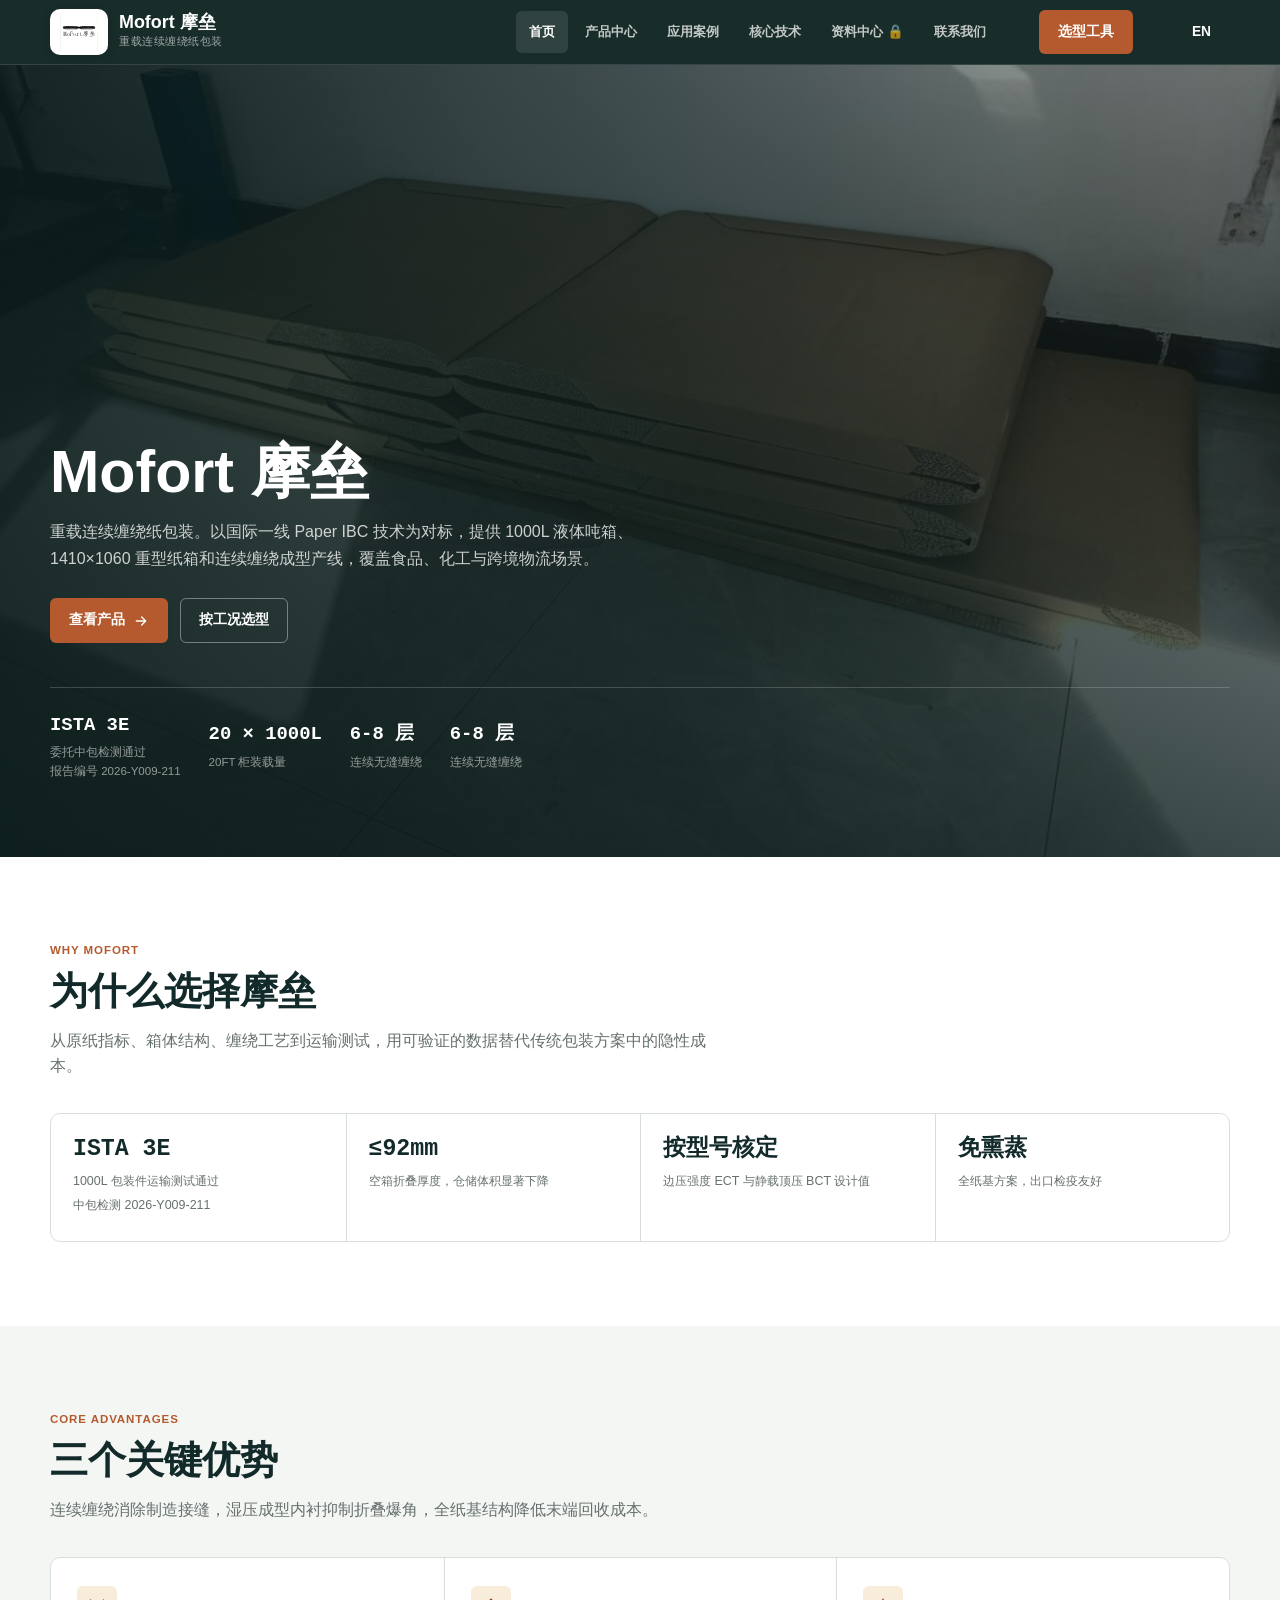
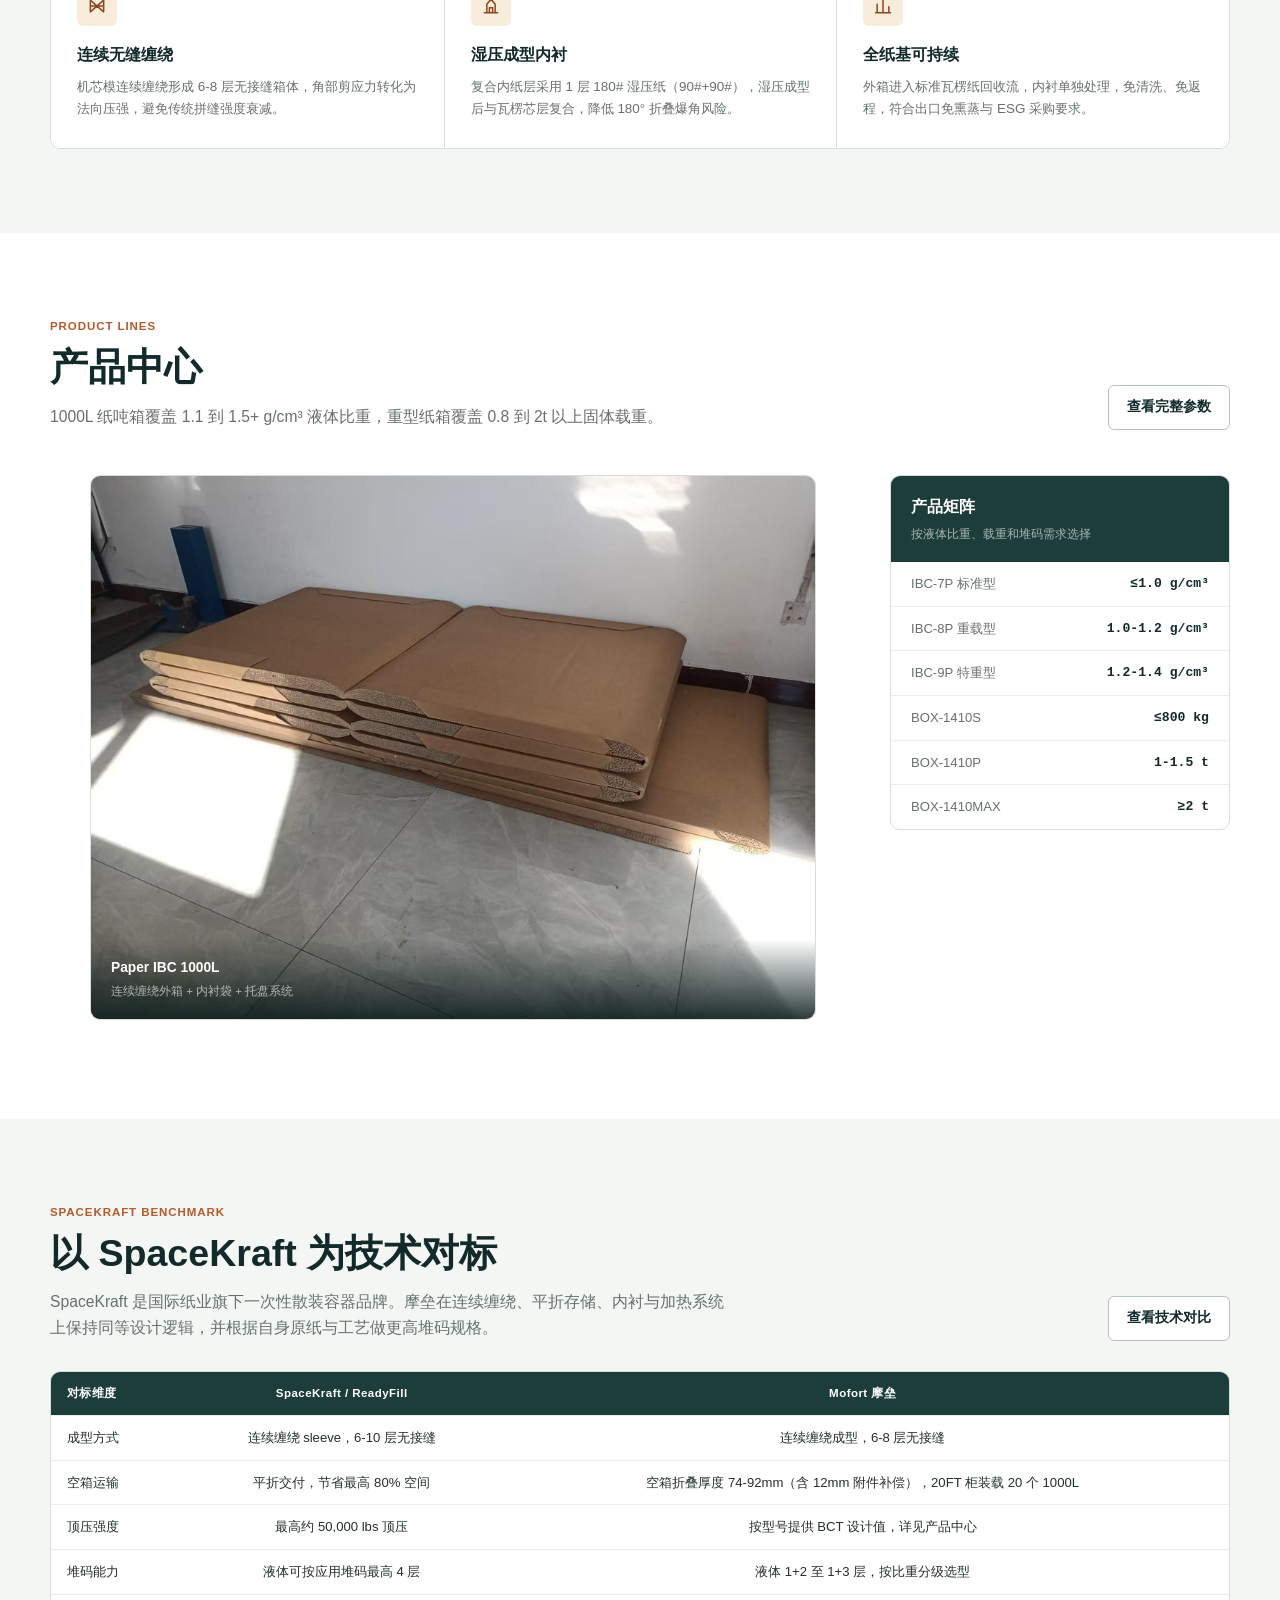
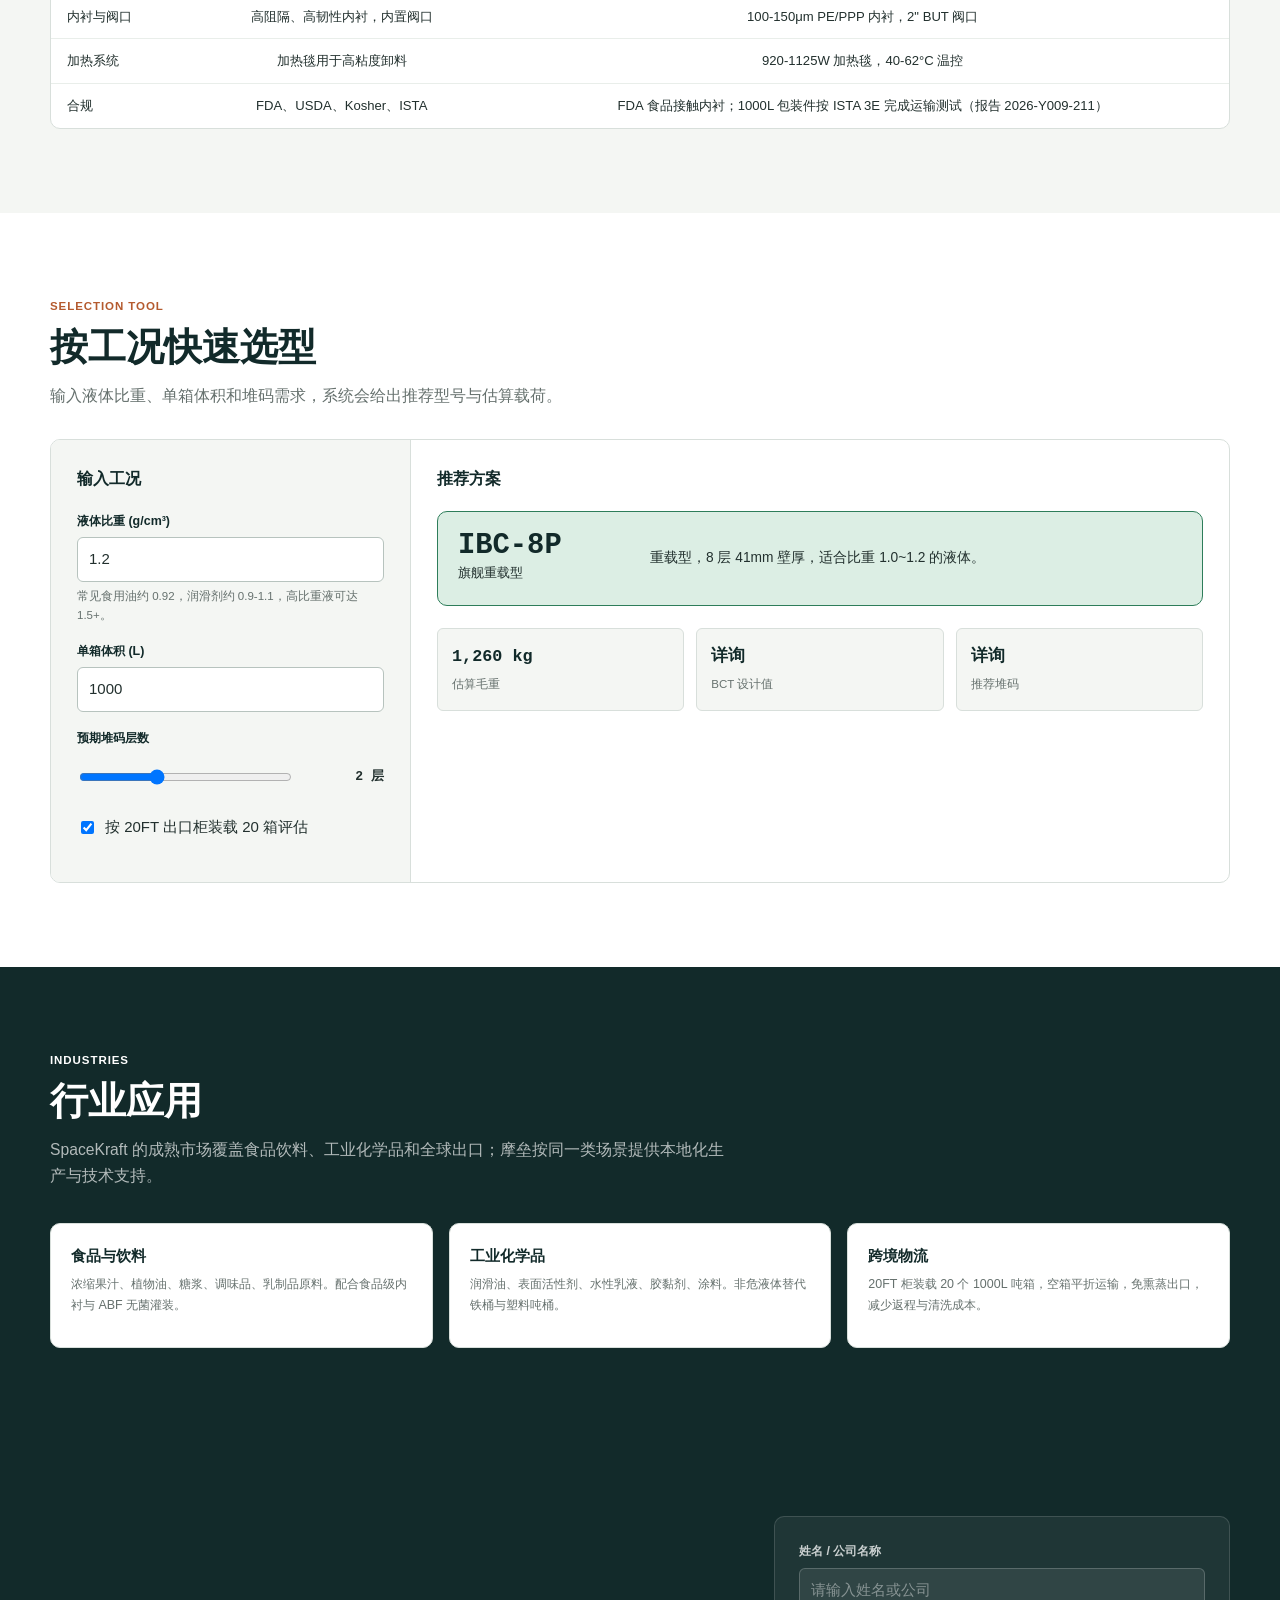
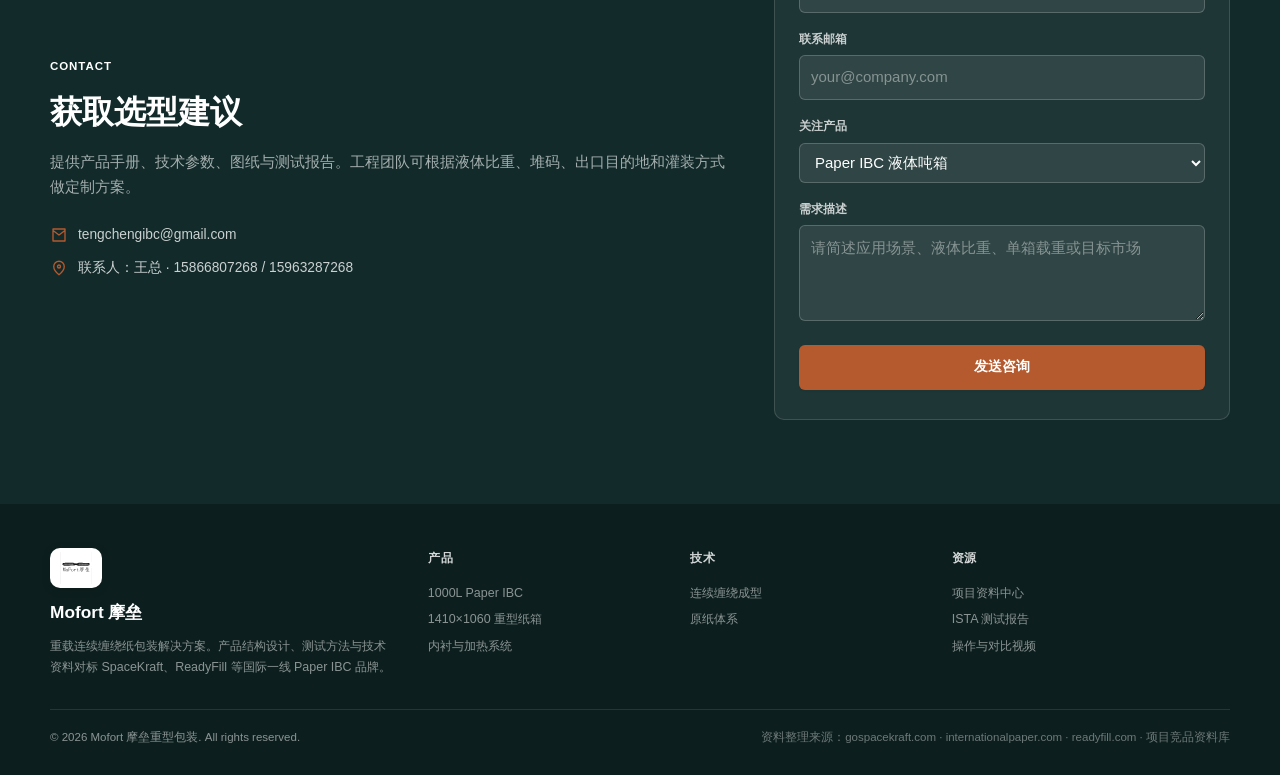
==== commit efe149fa: "Rebuild spec sheets + fix whitepaper compliance - 1000L spec sheet: 4 legacy models (6S/6P/7S/8MAX) " ====
--- a/index.html
+++ b/index.html
@@ -1,348 +1,347 @@
-<!doctype html>
-<html lang="zh-CN">
-<head>
-  <meta charset="utf-8">
-  <meta name="viewport" content="width=device-width, initial-scale=1">
-  <title>Mofort 摩垒 - 重载连续缠绕纸包装 | Paper IBC 与重型纸箱</title>
-  <meta name="description" content="Mofort 摩垒专注 1000L 纸吨箱、1410x1060 重型纸箱与连续缠绕成型产线，整合 SpaceKraft 等国际一线纸包装技术经验，提供免熏蒸、可回收、可堆码的工业包装方案。">
-  <link rel="stylesheet" href="assets/css/style.css">
-</head>
-<body>
-  <header class="site-header">
-    <div class="container">
-      <a class="brand" href="index.html" aria-label="Mofort 摩垒首页">
-        <img class="brand-logo" src="assets/images/logo-mofort.svg" alt="MoFort 摩垒注册商标">
-        <span>
-          <span class="brand-name">Mofort 摩垒</span>
-          <span class="brand-sub">重载连续缠绕纸包装</span>
-        </span>
-      </a>
-      <nav class="main-nav" aria-label="主导航">
-        <a href="index.html" aria-current="page">首页</a>
-        <a href="products.html">产品中心</a>
-        <a href="cases.html">应用案例</a>
-        <a href="technology.html">核心技术</a>
-        <a href="resources.html">资料中心 🔒</a>
-        <a href="#contact">联系我们</a>
-      </nav>
-      <a class="btn btn--primary nav-cta" href="#selector">选型工具</a><a class="btn btn--ghost nav-cta" href="en/index.html" style="text-decoration:none">EN</a>
-      <button class="icon-btn menu-toggle" type="button" data-menu-toggle aria-expanded="false" aria-label="打开导航">
-        <svg viewBox="0 0 24 24" fill="none" stroke="currentColor" stroke-width="2" stroke-linecap="round"><path d="M4 7h16M4 12h16M4 17h16"/></svg>
-      </button>
-    </div>
-    <nav class="mobile-nav" data-mobile-nav aria-label="移动导航">
-      <a href="index.html">首页</a>
-      <a href="products.html">产品中心</a>
-        <a href="cases.html">应用案例</a>
-      <a href="technology.html">核心技术</a>
-      <a href="resources.html">资料中心 🔒</a>
-      <a href="#contact">联系我们</a>
-      <a class="btn btn--primary" href="#selector">选型工具</a>
-    </nav>
-  </header>
-
-  <main>
-    <section class="hero">
-      <div class="hero-inner">
-        <h1>Mofort 摩垒</h1>
-        <p>重载连续缠绕纸包装。以国际一线 Paper IBC 技术为对标，提供 1000L 液体吨箱、1410×1060 重型纸箱和连续缠绕成型产线，覆盖食品、化工与跨境物流场景。</p>
-        <div class="hero-actions">
-          <a class="btn btn--primary" href="products.html">
-            查看产品
-            <svg viewBox="0 0 24 24" fill="none" stroke="currentColor" stroke-width="2" stroke-linecap="round" stroke-linejoin="round"><path d="M5 12h14M13 6l6 6-6 6"/></svg>
-          </a>
-          <a class="btn btn--ghost-light" href="#selector">按工况选型</a>
-        </div>
-        <div class="hero-proof">
-          <div class="hero-proof-item">
-            <span class="hero-proof-value">ISTA 3E</span>
-            <span class="hero-proof-label">委托中包检测通过<br>报告编号 2026-Y009-211</span>
-          </div>
-          <div class="hero-proof-item">
-            <span class="hero-proof-value">20 × 1000L</span>
-            <span class="hero-proof-label">20FT 柜装载量</span>
-          </div>
-          <div class="hero-proof-item">
-            <span class="hero-proof-value">6-8 层</span>
-            <span class="hero-proof-label">连续无缝缠绕</span>
-          </div>
-          <div class="hero-proof-item">
-            <span class="hero-proof-value">6-8 层</span>
-            <span class="hero-proof-label">连续无缝缠绕</span>
-          </div>
-        </div>
-      </div>
-    </section>
-
-    <section class="section" id="why">
-      <div class="container">
-        <span class="eyebrow">Why Mofort</span>
-        <h2 class="section-title">为什么选择摩垒</h2>
-        <p class="section-lead">从原纸指标、箱体结构、缠绕工艺到运输测试，用可验证的数据替代传统包装方案中的隐性成本。</p>
-        <div class="metric-grid reveal">
-          <div class="metric"><strong>ISTA 3E</strong><span>1000L 包装件运输测试通过<br>中包检测 2026-Y009-211</span></div>
-          <div class="metric"><strong>≤92mm</strong><span>空箱折叠厚度，仓储体积显著下降</span></div>
-          <div class="metric"><strong>按型号核定</strong><span>边压强度 ECT 与静载顶压 BCT 设计值</span></div>
-          <div class="metric"><strong>免熏蒸</strong><span>全纸基方案，出口检疫友好</span></div>
-        </div>
-      </div>
-    </section>
-
-    <section class="section section--paper" id="advantages">
-      <div class="container">
-        <span class="eyebrow">Core Advantages</span>
-        <h2 class="section-title">三个关键优势</h2>
-        <p class="section-lead">连续缠绕消除制造接缝，梯度湿压解决折叠爆角，全纸基结构降低末端回收成本。</p>
-        <div class="feature-rail reveal">
-          <div class="feature">
-            <span class="feature-icon">
-              <svg viewBox="0 0 24 24" fill="none" stroke="currentColor" stroke-width="1.8" stroke-linecap="round" stroke-linejoin="round"><path d="M4 5v14M20 5v14M4 12h16M4 5l16 14M4 19L20 5"/></svg>
-            </span>
-            <h3>连续无缝缠绕</h3>
-            <p>机芯模连续缠绕形成 6-8 层无接缝箱体，角部剪应力转化为法向压强，避免传统拼缝强度衰减。</p>
-          </div>
-          <div class="feature">
-            <span class="feature-icon">
-              <svg viewBox="0 0 24 24" fill="none" stroke="currentColor" stroke-width="1.8" stroke-linecap="round" stroke-linejoin="round"><path d="M4 20h16M7 20V10l5-6 5 6v10M10 20v-6h4v6"/></svg>
-            </span>
-            <h3>梯度湿压防爆角</h3>
-            <p>复合内纸采用 90# 美卡与 69# 高强牛卡梯度配比，最内层保留延伸率，降低 180° 折叠爆角风险。</p>
-          </div>
-          <div class="feature">
-            <span class="feature-icon">
-              <svg viewBox="0 0 24 24" fill="none" stroke="currentColor" stroke-width="1.8" stroke-linecap="round" stroke-linejoin="round"><path d="M5 20V10M12 20V4M19 20v-7M3 20h18"/></svg>
-            </span>
-            <h3>全纸基可持续</h3>
-            <p>外箱进入标准瓦楞纸回收流，内衬单独处理，免清洗、免返程，符合出口免熏蒸与 ESG 采购要求。</p>
-          </div>
-        </div>
-      </div>
-    </section>
-
-    <section class="section" id="products-preview">
-      <div class="container">
-        <div class="section-head">
-          <div>
-            <span class="eyebrow">Product Lines</span>
-            <h2 class="section-title">产品中心</h2>
-            <p class="section-lead">1000L 纸吨箱覆盖 1.1 到 1.5+ g/cm³ 液体比重，重型纸箱覆盖 0.8 到 2t 以上固体载重。</p>
-          </div>
-          <div class="section-head-actions">
-            <a class="btn btn--outline" href="products.html">查看完整参数</a>
-          </div>
-        </div>
-        <div class="product-layout reveal">
-          <figure class="product-visual">
-            <img src="assets/images/prod-stacked.jpg" alt="堆码状态的纸吨箱">
-            <figcaption class="product-visual-caption">
-              Paper IBC 1000L
-              <small>连续缠绕外箱 + 内衬袋 + 托盘系统</small>
-            </figcaption>
-          </figure>
-          <dl class="product-summary">
-            <div class="product-summary-header">
-              <h3>产品矩阵</h3>
-              <p>按液体比重、载重和堆码需求选择</p>
-            </div>
-            <div class="product-summary-row"><dt>IBC-6S</dt><dd>≤1.1 g/cm³</dd></div>
-            <div class="product-summary-row"><dt>IBC-6P</dt><dd>1.2-1.4 g/cm³</dd></div>
-            <div class="product-summary-row"><dt>IBC-7S</dt><dd>≤1.45 g/cm³</dd></div>
-            <div class="product-summary-row"><dt>IBC-8MAX</dt><dd>≥1.5 g/cm³</dd></div>
-            <div class="product-summary-row"><dt>BOX-1410S</dt><dd>≤800 kg</dd></div>
-            <div class="product-summary-row"><dt>BOX-1410P</dt><dd>1-1.5 t</dd></div>
-            <div class="product-summary-row"><dt>BOX-1410MAX</dt><dd>≥2 t</dd></div>
-          </dl>
-        </div>
-      </div>
-    </section>
-
-    <section class="section section--paper" id="spacekraft">
-      <div class="container">
-        <div class="section-head">
-          <div>
-            <span class="eyebrow">SpaceKraft Benchmark</span>
-            <h2 class="section-title">以 SpaceKraft 为技术对标</h2>
-            <p class="section-lead">SpaceKraft 是国际纸业旗下一次性散装容器品牌。摩垒在连续缠绕、平折存储、内衬与加热系统上保持同等设计逻辑，并根据自身原纸与工艺做更高堆码规格。</p>
-          </div>
-          <div class="section-head-actions">
-            <a class="btn btn--outline" href="technology.html">查看技术对比</a>
-          </div>
-        </div>
-        <div class="data-table-wrap reveal">
-          <table class="data-table comparison-table">
-            <thead>
-              <tr><th>对标维度</th><th>SpaceKraft / ReadyFill</th><th>Mofort 摩垒</th></tr>
-            </thead>
-            <tbody>
-              <tr><td>成型方式</td><td>连续缠绕 sleeve，6-10 层无接缝</td><td>连续缠绕成型，6-8 层无接缝</td></tr>
-              <tr><td>空箱运输</td><td>平折交付，节省最高 80% 空间</td><td>空箱折叠厚度 74-92mm（含 12mm 附件补偿），20FT 柜装载 20 个 1000L</td></tr>
-              <tr><td>顶压强度</td><td>最高约 50,000 lbs 顶压</td><td>按型号提供 BCT 设计值，详见产品中心</td></tr>
-              <tr><td>堆码能力</td><td>液体可按应用堆码最高 4 层</td><td>液体 1+2 至 1+3 层，按比重分级选型</td></tr>
-              <tr><td>内衬与阀口</td><td>高阻隔、高韧性内衬，内置阀口</td><td>100-150μm PE/PPP 内衬，2" BUT 阀口</td></tr>
-              <tr><td>加热系统</td><td>加热毯用于高粘度卸料</td><td>920-1125W 加热毯，40-62°C 温控</td></tr>
-              <tr><td>合规</td><td>FDA、USDA、Kosher、ISTA</td><td>FDA 食品接触内衬；1000L 包装件按 ISTA 3E 完成运输测试（报告 2026-Y009-211）</td></tr>
-            </tbody>
-          </table>
-        </div>
-      </div>
-    </section>
-
-    <section class="section" id="selector">
-      <div class="container">
-        <div class="section-head">
-          <div>
-            <span class="eyebrow">Selection Tool</span>
-            <h2 class="section-title">按工况快速选型</h2>
-            <p class="section-lead">输入液体比重、单箱体积和堆码需求，系统会给出推荐型号与估算载荷。</p>
-          </div>
-        </div>
-        <form class="tool-panel reveal" data-selector-form>
-          <div class="tool-form">
-            <h3>输入工况</h3>
-            <div class="field">
-              <label for="density">液体比重 (g/cm³)</label>
-              <input id="density" type="number" min="0.6" max="2" step="0.05" value="1.2" data-field="density">
-              <div class="field-hint">常见食用油约 0.92，润滑剂约 0.9-1.1，高比重液可达 1.5+。</div>
-            </div>
-            <div class="field">
-              <label for="volume">单箱体积 (L)</label>
-              <input id="volume" type="number" min="200" max="1200" step="50" value="1000" data-field="volume">
-            </div>
-            <div class="field">
-              <label for="stack">预期堆码层数</label>
-              <div class="range-row">
-                <input id="stack" type="range" min="1" max="4" value="2" data-field="stack">
-                <output data-stack-output>2</output>
-              </div>
-            </div>
-            <label class="field" style="display:flex;gap:8px;align-items:center;cursor:pointer">
-              <input type="checkbox" data-field="export" checked style="width:auto;min-height:auto">
-              <span>按 20FT 出口柜装载 20 箱评估</span>
-            </label>
-          </div>
-          <div class="tool-result">
-            <h3>推荐方案</h3>
-            <div class="recommendation">
-              <div>
-                <div class="recommendation-model" data-result-model>IBC-6P</div>
-                <small>旗舰重载型</small>
-              </div>
-              <p data-result-note>旗舰重载型，梯度湿压内纸，适合 1.2~1.4 比重液体。</p>
-            </div>
-            <div class="result-stats">
-              <div class="result-stat"><strong data-result-weight>1,260 kg</strong><span>估算毛重</span></div>
-              <div class="result-stat"><strong data-result-load>详询</strong><span>BCT 设计值</span></div>
-              <div class="result-stat"><strong data-result-stack>1+2</strong><span>推荐堆码</span></div>
-            </div>
-          </div>
-        </form>
-      </div>
-    </section>
-
-    <section class="section section--ink" id="industries">
-      <div class="container">
-        <span class="eyebrow">Industries</span>
-        <h2 class="section-title">行业应用</h2>
-        <p class="section-lead">SpaceKraft 的成熟市场覆盖食品饮料、工业化学品和全球出口；摩垒按同一类场景提供本地化生产与技术支持。</p>
-        <div class="source-grid reveal">
-          <div class="source-card">
-            <h3>食品与饮料</h3>
-            <p>浓缩果汁、植物油、糖浆、调味品、乳制品原料。配合食品级内衬与 ABF 无菌灌装。</p>
-          </div>
-          <div class="source-card">
-            <h3>工业化学品</h3>
-            <p>润滑油、表面活性剂、水性乳液、胶黏剂、涂料。非危液体替代铁桶与塑料吨桶。</p>
-          </div>
-          <div class="source-card">
-            <h3>跨境物流</h3>
-            <p>20FT 柜装载 20 个 1000L 吨箱，空箱平折运输，免熏蒸出口，减少返程与清洗成本。</p>
-          </div>
-        </div>
-      </div>
-    </section>
-
-    <section class="section section--ink" id="contact">
-      <div class="container">
-        <div class="contact-grid">
-          <div>
-            <span class="eyebrow">Contact</span>
-            <h2>获取选型建议</h2>
-            <p>提供产品手册、技术参数、图纸与测试报告。工程团队可根据液体比重、堆码、出口目的地和灌装方式做定制方案。</p>
-            <ul class="contact-list">
-              <li>
-                <svg viewBox="0 0 24 24" fill="none" stroke="currentColor" stroke-width="1.8" stroke-linecap="round" stroke-linejoin="round"><path d="M4 4h16v16H4zM4 6l8 6 8-6"/></svg>
-                <a href="mailto:tengchengibc@gmail.com" style="color:inherit;text-decoration:none">tengchengibc@gmail.com</a>
-              </li>
-              <li>
-                <svg viewBox="0 0 24 24" fill="none" stroke="currentColor" stroke-width="1.8" stroke-linecap="round" stroke-linejoin="round"><path d="M12 21s7-5.5 7-11a7 7 0 1 0-14 0c0 5.5 7 11 7 11zM10 10a2 2 0 1 1 4 0 2 2 0 0 1-4 0"/></svg>
-                <span>联系人：王总 · 15866807268 / 15963287268</span>
-              </li>
-            </ul>
-          </div>
-          <form class="contact-form" data-contact-form>
-            <div class="field">
-              <label for="contact-company">姓名 / 公司名称</label>
-              <input id="contact-company" type="text" placeholder="请输入姓名或公司">
-            </div>
-            <div class="field">
-              <label for="contact-email">联系邮箱</label>
-              <input id="contact-email" type="email" placeholder="your@company.com">
-            </div>
-            <div class="field">
-              <label for="contact-product">关注产品</label>
-              <select id="contact-product">
-                <option>Paper IBC 液体吨箱</option>
-                <option>1410×1060 重型纸箱</option>
-                <option>内衬、加热垫与遮罩</option>
-                <option>连续缠绕成型产线</option>
-                <option>全部产品</option>
-              </select>
-            </div>
-            <div class="field">
-              <label for="contact-message">需求描述</label>
-              <textarea id="contact-message" placeholder="请简述应用场景、液体比重、单箱载重或目标市场"></textarea>
-            </div>
-            <button class="btn btn--primary" type="submit" style="width:100%">发送咨询</button>
-            <div class="field-hint" data-contact-status aria-live="polite"></div>
-          </form>
-        </div>
-      </div>
-    </section>
-  </main>
-
-  <footer class="site-footer">
-    <div class="container">
-      <div class="footer-grid">
-        <div>
-          <img class="brand-logo footer-logo" src="assets/images/logo-mofort.svg" alt="MoFort 摩垒注册商标">
-          <div class="footer-brand">Mofort 摩垒</div>
-          <p>重载连续缠绕纸包装解决方案。产品结构设计、测试方法与技术资料对标 SpaceKraft、ReadyFill 等国际一线 Paper IBC 品牌。</p>
-        </div>
-        <div>
-          <h4>产品</h4>
-          <a href="products.html#ibc">1000L Paper IBC</a>
-          <a href="products.html#box">1410×1060 重型纸箱</a>
-          <a href="products.html#accessories">内衬与加热系统</a>
-        </div>
-        <div>
-          <h4>技术</h4>
-          <a href="technology.html#process">连续缠绕成型</a>
-          <a href="technology.html#materials">原纸体系</a>
-          
-        </div>
-        <div>
-          <h4>资源</h4>
-          <a href="resources.html">项目资料中心</a>
-          <a href="resources.html?category=测试报告">ISTA 测试报告</a>
-          <a href="resources.html?category=操作视频">操作与对比视频</a>
-        </div>
-      </div>
-      <div class="footer-bottom">
-        <span>© <span data-year>2026</span> Mofort 摩垒重型包装. All rights reserved.</span>
-        <span class="source-note">资料整理来源：gospacekraft.com · internationalpaper.com · readyfill.com · 项目竞品资料库</span>
-      </div>
-    </div>
-  </footer>
-  <script src="assets/js/main.js"></script>
-</body>
-</html>
+<!doctype html>
+<html lang="zh-CN">
+<head>
+  <meta charset="utf-8">
+  <meta name="viewport" content="width=device-width, initial-scale=1">
+  <title>Mofort 摩垒 - 重载连续缠绕纸包装 | Paper IBC 与重型纸箱</title>
+  <meta name="description" content="Mofort 摩垒专注 1000L 纸吨箱、1410x1060 重型纸箱与连续缠绕成型产线，整合 SpaceKraft 等国际一线纸包装技术经验，提供免熏蒸、可回收、可堆码的工业包装方案。">
+  <link rel="stylesheet" href="assets/css/style.css">
+</head>
+<body>
+  <header class="site-header">
+    <div class="container">
+      <a class="brand" href="index.html" aria-label="Mofort 摩垒首页">
+        <img class="brand-logo" src="assets/images/logo-mofort.svg" alt="MoFort 摩垒注册商标">
+        <span>
+          <span class="brand-name">Mofort 摩垒</span>
+          <span class="brand-sub">重载连续缠绕纸包装</span>
+        </span>
+      </a>
+      <nav class="main-nav" aria-label="主导航">
+        <a href="index.html" aria-current="page">首页</a>
+        <a href="products.html">产品中心</a>
+        <a href="cases.html">应用案例</a>
+        <a href="technology.html">核心技术</a>
+        <a href="resources.html">资料中心 🔒</a>
+        <a href="#contact">联系我们</a>
+      </nav>
+      <a class="btn btn--primary nav-cta" href="#selector">选型工具</a><a class="btn btn--ghost nav-cta" href="en/index.html" style="text-decoration:none">EN</a>
+      <button class="icon-btn menu-toggle" type="button" data-menu-toggle aria-expanded="false" aria-label="打开导航">
+        <svg viewBox="0 0 24 24" fill="none" stroke="currentColor" stroke-width="2" stroke-linecap="round"><path d="M4 7h16M4 12h16M4 17h16"/></svg>
+      </button>
+    </div>
+    <nav class="mobile-nav" data-mobile-nav aria-label="移动导航">
+      <a href="index.html">首页</a>
+      <a href="products.html">产品中心</a>
+        <a href="cases.html">应用案例</a>
+      <a href="technology.html">核心技术</a>
+      <a href="resources.html">资料中心 🔒</a>
+      <a href="#contact">联系我们</a>
+      <a class="btn btn--primary" href="#selector">选型工具</a>
+    </nav>
+  </header>
+
+  <main>
+    <section class="hero">
+      <div class="hero-inner">
+        <h1>Mofort 摩垒</h1>
+        <p>重载连续缠绕纸包装。以国际一线 Paper IBC 技术为对标，提供 1000L 液体吨箱、1410×1060 重型纸箱和连续缠绕成型产线，覆盖食品、化工与跨境物流场景。</p>
+        <div class="hero-actions">
+          <a class="btn btn--primary" href="products.html">
+            查看产品
+            <svg viewBox="0 0 24 24" fill="none" stroke="currentColor" stroke-width="2" stroke-linecap="round" stroke-linejoin="round"><path d="M5 12h14M13 6l6 6-6 6"/></svg>
+          </a>
+          <a class="btn btn--ghost-light" href="#selector">按工况选型</a>
+        </div>
+        <div class="hero-proof">
+          <div class="hero-proof-item">
+            <span class="hero-proof-value">ISTA 3E</span>
+            <span class="hero-proof-label">委托中包检测通过<br>报告编号 2026-Y009-211</span>
+          </div>
+          <div class="hero-proof-item">
+            <span class="hero-proof-value">20 × 1000L</span>
+            <span class="hero-proof-label">20FT 柜装载量</span>
+          </div>
+          <div class="hero-proof-item">
+            <span class="hero-proof-value">6-8 层</span>
+            <span class="hero-proof-label">连续无缝缠绕</span>
+          </div>
+          <div class="hero-proof-item">
+            <span class="hero-proof-value">6-8 层</span>
+            <span class="hero-proof-label">连续无缝缠绕</span>
+          </div>
+        </div>
+      </div>
+    </section>
+
+    <section class="section" id="why">
+      <div class="container">
+        <span class="eyebrow">Why Mofort</span>
+        <h2 class="section-title">为什么选择摩垒</h2>
+        <p class="section-lead">从原纸指标、箱体结构、缠绕工艺到运输测试，用可验证的数据替代传统包装方案中的隐性成本。</p>
+        <div class="metric-grid reveal">
+          <div class="metric"><strong>ISTA 3E</strong><span>1000L 包装件运输测试通过<br>中包检测 2026-Y009-211</span></div>
+          <div class="metric"><strong>≤92mm</strong><span>空箱折叠厚度，仓储体积显著下降</span></div>
+          <div class="metric"><strong>按型号核定</strong><span>边压强度 ECT 与静载顶压 BCT 设计值</span></div>
+          <div class="metric"><strong>免熏蒸</strong><span>全纸基方案，出口检疫友好</span></div>
+        </div>
+      </div>
+    </section>
+
+    <section class="section section--paper" id="advantages">
+      <div class="container">
+        <span class="eyebrow">Core Advantages</span>
+        <h2 class="section-title">三个关键优势</h2>
+        <p class="section-lead">连续缠绕消除制造接缝，湿压成型内衬抑制折叠爆角，全纸基结构降低末端回收成本。</p>
+        <div class="feature-rail reveal">
+          <div class="feature">
+            <span class="feature-icon">
+              <svg viewBox="0 0 24 24" fill="none" stroke="currentColor" stroke-width="1.8" stroke-linecap="round" stroke-linejoin="round"><path d="M4 5v14M20 5v14M4 12h16M4 5l16 14M4 19L20 5"/></svg>
+            </span>
+            <h3>连续无缝缠绕</h3>
+            <p>机芯模连续缠绕形成 6-8 层无接缝箱体，角部剪应力转化为法向压强，避免传统拼缝强度衰减。</p>
+          </div>
+          <div class="feature">
+            <span class="feature-icon">
+              <svg viewBox="0 0 24 24" fill="none" stroke="currentColor" stroke-width="1.8" stroke-linecap="round" stroke-linejoin="round"><path d="M4 20h16M7 20V10l5-6 5 6v10M10 20v-6h4v6"/></svg>
+            </span>
+            <h3>湿压成型内衬</h3>
+            <p>复合内纸层采用 1 层 180# 湿压纸（90#+90#），湿压成型后与瓦楞芯层复合，降低 180° 折叠爆角风险。</p>
+          </div>
+          <div class="feature">
+            <span class="feature-icon">
+              <svg viewBox="0 0 24 24" fill="none" stroke="currentColor" stroke-width="1.8" stroke-linecap="round" stroke-linejoin="round"><path d="M5 20V10M12 20V4M19 20v-7M3 20h18"/></svg>
+            </span>
+            <h3>全纸基可持续</h3>
+            <p>外箱进入标准瓦楞纸回收流，内衬单独处理，免清洗、免返程，符合出口免熏蒸与 ESG 采购要求。</p>
+          </div>
+        </div>
+      </div>
+    </section>
+
+    <section class="section" id="products-preview">
+      <div class="container">
+        <div class="section-head">
+          <div>
+            <span class="eyebrow">Product Lines</span>
+            <h2 class="section-title">产品中心</h2>
+            <p class="section-lead">1000L 纸吨箱覆盖 1.1 到 1.5+ g/cm³ 液体比重，重型纸箱覆盖 0.8 到 2t 以上固体载重。</p>
+          </div>
+          <div class="section-head-actions">
+            <a class="btn btn--outline" href="products.html">查看完整参数</a>
+          </div>
+        </div>
+        <div class="product-layout reveal">
+          <figure class="product-visual">
+            <img src="assets/images/prod-stacked.jpg" alt="堆码状态的纸吨箱">
+            <figcaption class="product-visual-caption">
+              Paper IBC 1000L
+              <small>连续缠绕外箱 + 内衬袋 + 托盘系统</small>
+            </figcaption>
+          </figure>
+          <dl class="product-summary">
+            <div class="product-summary-header">
+              <h3>产品矩阵</h3>
+              <p>按液体比重、载重和堆码需求选择</p>
+            </div>
+            <div class="product-summary-row"><dt>IBC-7P 标准型</dt><dd>≤1.0 g/cm³</dd></div>
+            <div class="product-summary-row"><dt>IBC-8P 重载型</dt><dd>1.0-1.2 g/cm³</dd></div>
+            <div class="product-summary-row"><dt>IBC-9P 特重型</dt><dd>1.2-1.4 g/cm³</dd></div>
+            <div class="product-summary-row"><dt>BOX-1410S</dt><dd>≤800 kg</dd></div>
+            <div class="product-summary-row"><dt>BOX-1410P</dt><dd>1-1.5 t</dd></div>
+            <div class="product-summary-row"><dt>BOX-1410MAX</dt><dd>≥2 t</dd></div>
+          </dl>
+        </div>
+      </div>
+    </section>
+
+    <section class="section section--paper" id="spacekraft">
+      <div class="container">
+        <div class="section-head">
+          <div>
+            <span class="eyebrow">SpaceKraft Benchmark</span>
+            <h2 class="section-title">以 SpaceKraft 为技术对标</h2>
+            <p class="section-lead">SpaceKraft 是国际纸业旗下一次性散装容器品牌。摩垒在连续缠绕、平折存储、内衬与加热系统上保持同等设计逻辑，并根据自身原纸与工艺做更高堆码规格。</p>
+          </div>
+          <div class="section-head-actions">
+            <a class="btn btn--outline" href="technology.html">查看技术对比</a>
+          </div>
+        </div>
+        <div class="data-table-wrap reveal">
+          <table class="data-table comparison-table">
+            <thead>
+              <tr><th>对标维度</th><th>SpaceKraft / ReadyFill</th><th>Mofort 摩垒</th></tr>
+            </thead>
+            <tbody>
+              <tr><td>成型方式</td><td>连续缠绕 sleeve，6-10 层无接缝</td><td>连续缠绕成型，6-8 层无接缝</td></tr>
+              <tr><td>空箱运输</td><td>平折交付，节省最高 80% 空间</td><td>空箱折叠厚度 74-92mm（含 12mm 附件补偿），20FT 柜装载 20 个 1000L</td></tr>
+              <tr><td>顶压强度</td><td>最高约 50,000 lbs 顶压</td><td>按型号提供 BCT 设计值，详见产品中心</td></tr>
+              <tr><td>堆码能力</td><td>液体可按应用堆码最高 4 层</td><td>液体 1+2 至 1+3 层，按比重分级选型</td></tr>
+              <tr><td>内衬与阀口</td><td>高阻隔、高韧性内衬，内置阀口</td><td>100-150μm PE/PPP 内衬，2" BUT 阀口</td></tr>
+              <tr><td>加热系统</td><td>加热毯用于高粘度卸料</td><td>920-1125W 加热毯，40-62°C 温控</td></tr>
+              <tr><td>合规</td><td>FDA、USDA、Kosher、ISTA</td><td>FDA 食品接触内衬；1000L 包装件按 ISTA 3E 完成运输测试（报告 2026-Y009-211）</td></tr>
+            </tbody>
+          </table>
+        </div>
+      </div>
+    </section>
+
+    <section class="section" id="selector">
+      <div class="container">
+        <div class="section-head">
+          <div>
+            <span class="eyebrow">Selection Tool</span>
+            <h2 class="section-title">按工况快速选型</h2>
+            <p class="section-lead">输入液体比重、单箱体积和堆码需求，系统会给出推荐型号与估算载荷。</p>
+          </div>
+        </div>
+        <form class="tool-panel reveal" data-selector-form>
+          <div class="tool-form">
+            <h3>输入工况</h3>
+            <div class="field">
+              <label for="density">液体比重 (g/cm³)</label>
+              <input id="density" type="number" min="0.6" max="2" step="0.05" value="1.2" data-field="density">
+              <div class="field-hint">常见食用油约 0.92，润滑剂约 0.9-1.1，高比重液可达 1.5+。</div>
+            </div>
+            <div class="field">
+              <label for="volume">单箱体积 (L)</label>
+              <input id="volume" type="number" min="200" max="1200" step="50" value="1000" data-field="volume">
+            </div>
+            <div class="field">
+              <label for="stack">预期堆码层数</label>
+              <div class="range-row">
+                <input id="stack" type="range" min="1" max="4" value="2" data-field="stack">
+                <output data-stack-output>2</output>
+              </div>
+            </div>
+            <label class="field" style="display:flex;gap:8px;align-items:center;cursor:pointer">
+              <input type="checkbox" data-field="export" checked style="width:auto;min-height:auto">
+              <span>按 20FT 出口柜装载 20 箱评估</span>
+            </label>
+          </div>
+          <div class="tool-result">
+            <h3>推荐方案</h3>
+            <div class="recommendation">
+              <div>
+                <div class="recommendation-model" data-result-model>IBC-8P</div>
+                <small>旗舰重载型</small>
+              </div>
+              <p data-result-note>重载型，8 层 41mm 壁厚，适合比重 1.0~1.2 的液体。</p>
+            </div>
+            <div class="result-stats">
+              <div class="result-stat"><strong data-result-weight>1,260 kg</strong><span>估算毛重</span></div>
+              <div class="result-stat"><strong data-result-load>详询</strong><span>BCT 设计值</span></div>
+              <div class="result-stat"><strong data-result-stack>1+2</strong><span>推荐堆码</span></div>
+            </div>
+          </div>
+        </form>
+      </div>
+    </section>
+
+    <section class="section section--ink" id="industries">
+      <div class="container">
+        <span class="eyebrow">Industries</span>
+        <h2 class="section-title">行业应用</h2>
+        <p class="section-lead">SpaceKraft 的成熟市场覆盖食品饮料、工业化学品和全球出口；摩垒按同一类场景提供本地化生产与技术支持。</p>
+        <div class="source-grid reveal">
+          <div class="source-card">
+            <h3>食品与饮料</h3>
+            <p>浓缩果汁、植物油、糖浆、调味品、乳制品原料。配合食品级内衬与 ABF 无菌灌装。</p>
+          </div>
+          <div class="source-card">
+            <h3>工业化学品</h3>
+            <p>润滑油、表面活性剂、水性乳液、胶黏剂、涂料。非危液体替代铁桶与塑料吨桶。</p>
+          </div>
+          <div class="source-card">
+            <h3>跨境物流</h3>
+            <p>20FT 柜装载 20 个 1000L 吨箱，空箱平折运输，免熏蒸出口，减少返程与清洗成本。</p>
+          </div>
+        </div>
+      </div>
+    </section>
+
+    <section class="section section--ink" id="contact">
+      <div class="container">
+        <div class="contact-grid">
+          <div>
+            <span class="eyebrow">Contact</span>
+            <h2>获取选型建议</h2>
+            <p>提供产品手册、技术参数、图纸与测试报告。工程团队可根据液体比重、堆码、出口目的地和灌装方式做定制方案。</p>
+            <ul class="contact-list">
+              <li>
+                <svg viewBox="0 0 24 24" fill="none" stroke="currentColor" stroke-width="1.8" stroke-linecap="round" stroke-linejoin="round"><path d="M4 4h16v16H4zM4 6l8 6 8-6"/></svg>
+                <a href="mailto:tengchengibc@gmail.com" style="color:inherit;text-decoration:none">tengchengibc@gmail.com</a>
+              </li>
+              <li>
+                <svg viewBox="0 0 24 24" fill="none" stroke="currentColor" stroke-width="1.8" stroke-linecap="round" stroke-linejoin="round"><path d="M12 21s7-5.5 7-11a7 7 0 1 0-14 0c0 5.5 7 11 7 11zM10 10a2 2 0 1 1 4 0 2 2 0 0 1-4 0"/></svg>
+                <span>联系人：王总 · 15866807268 / 15963287268</span>
+              </li>
+            </ul>
+          </div>
+          <form class="contact-form" data-contact-form>
+            <div class="field">
+              <label for="contact-company">姓名 / 公司名称</label>
+              <input id="contact-company" type="text" placeholder="请输入姓名或公司">
+            </div>
+            <div class="field">
+              <label for="contact-email">联系邮箱</label>
+              <input id="contact-email" type="email" placeholder="your@company.com">
+            </div>
+            <div class="field">
+              <label for="contact-product">关注产品</label>
+              <select id="contact-product">
+                <option>Paper IBC 液体吨箱</option>
+                <option>1410×1060 重型纸箱</option>
+                <option>内衬、加热垫与遮罩</option>
+                <option>连续缠绕成型产线</option>
+                <option>全部产品</option>
+              </select>
+            </div>
+            <div class="field">
+              <label for="contact-message">需求描述</label>
+              <textarea id="contact-message" placeholder="请简述应用场景、液体比重、单箱载重或目标市场"></textarea>
+            </div>
+            <button class="btn btn--primary" type="submit" style="width:100%">发送咨询</button>
+            <div class="field-hint" data-contact-status aria-live="polite"></div>
+          </form>
+        </div>
+      </div>
+    </section>
+  </main>
+
+  <footer class="site-footer">
+    <div class="container">
+      <div class="footer-grid">
+        <div>
+          <img class="brand-logo footer-logo" src="assets/images/logo-mofort.svg" alt="MoFort 摩垒注册商标">
+          <div class="footer-brand">Mofort 摩垒</div>
+          <p>重载连续缠绕纸包装解决方案。产品结构设计、测试方法与技术资料对标 SpaceKraft、ReadyFill 等国际一线 Paper IBC 品牌。</p>
+        </div>
+        <div>
+          <h4>产品</h4>
+          <a href="products.html#ibc">1000L Paper IBC</a>
+          <a href="products.html#box">1410×1060 重型纸箱</a>
+          <a href="products.html#accessories">内衬与加热系统</a>
+        </div>
+        <div>
+          <h4>技术</h4>
+          <a href="technology.html#process">连续缠绕成型</a>
+          <a href="technology.html#materials">原纸体系</a>
+          
+        </div>
+        <div>
+          <h4>资源</h4>
+          <a href="resources.html">项目资料中心</a>
+          <a href="resources.html?category=测试报告">ISTA 测试报告</a>
+          <a href="resources.html?category=操作视频">操作与对比视频</a>
+        </div>
+      </div>
+      <div class="footer-bottom">
+        <span>© <span data-year>2026</span> Mofort 摩垒重型包装. All rights reserved.</span>
+        <span class="source-note">资料整理来源：gospacekraft.com · internationalpaper.com · readyfill.com · 项目竞品资料库</span>
+      </div>
+    </div>
+  </footer>
+  <script src="assets/js/main.js"></script>
+</body>
+</html>
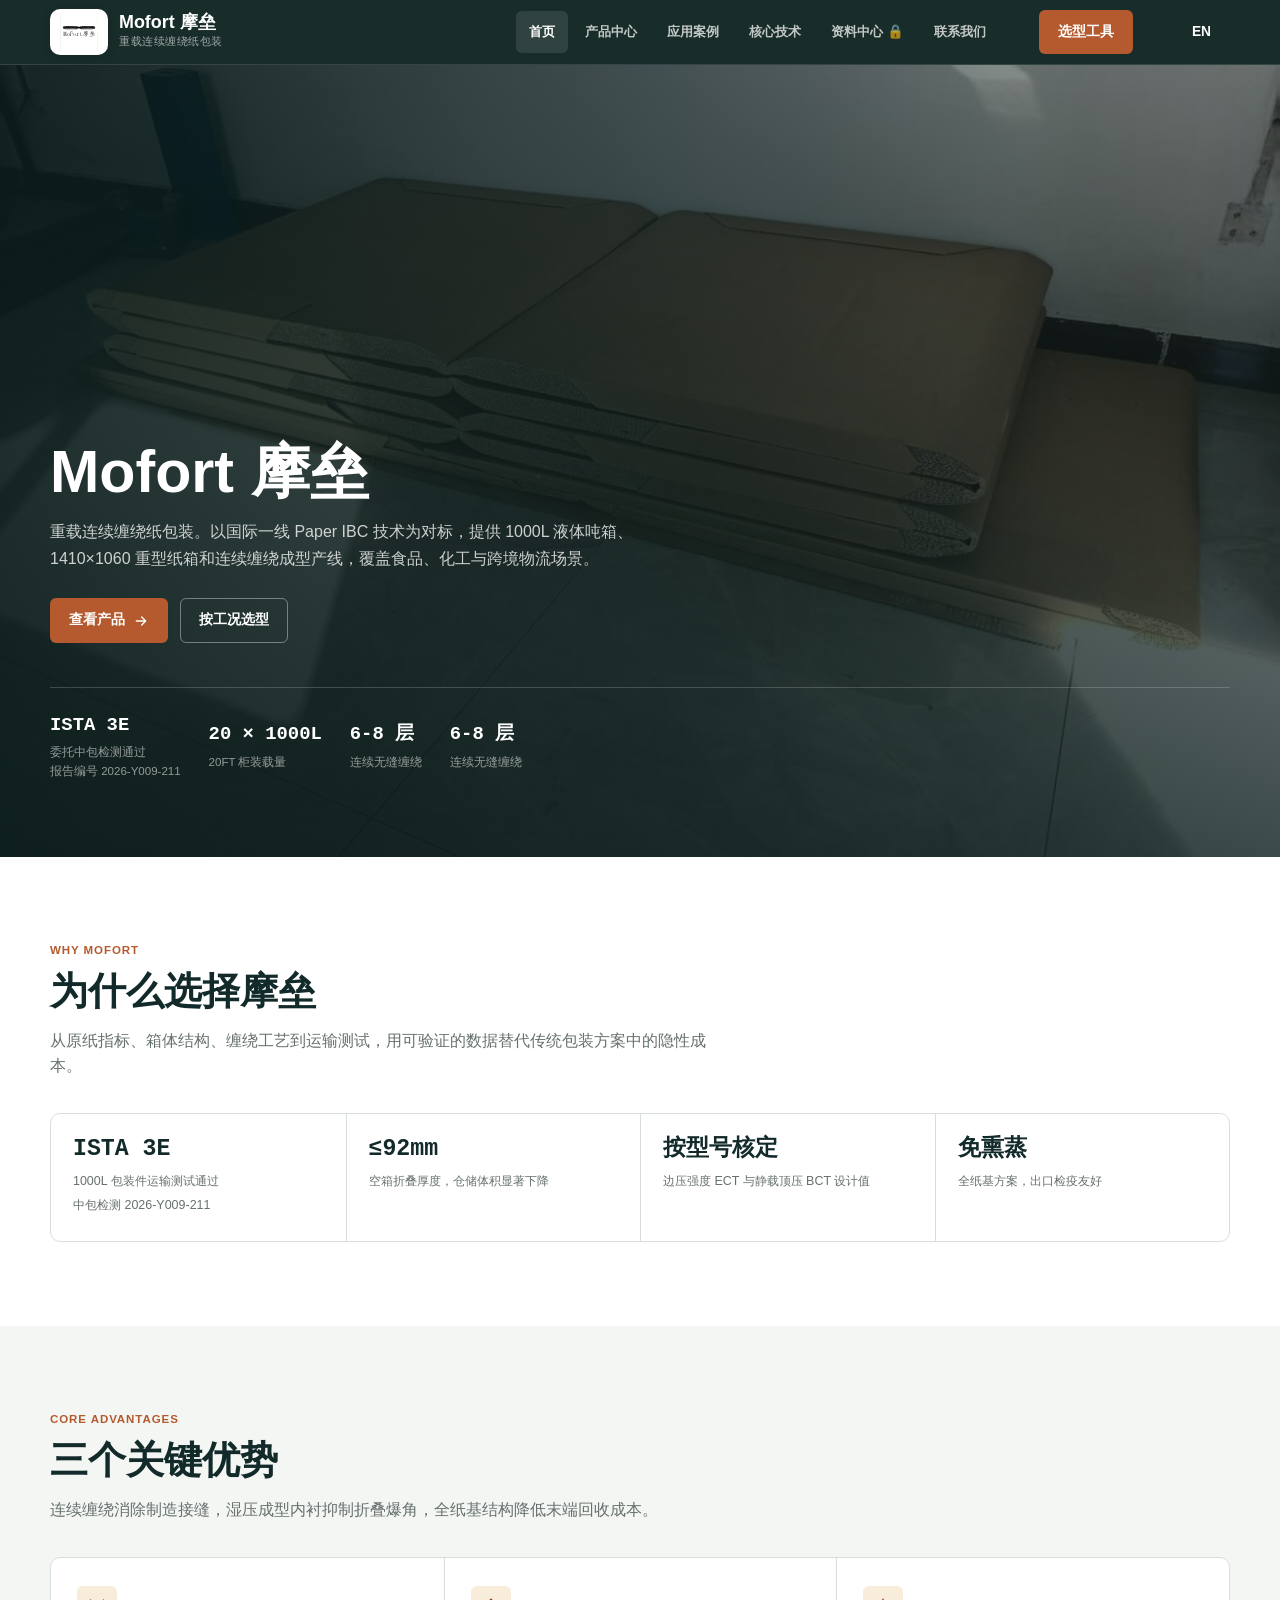
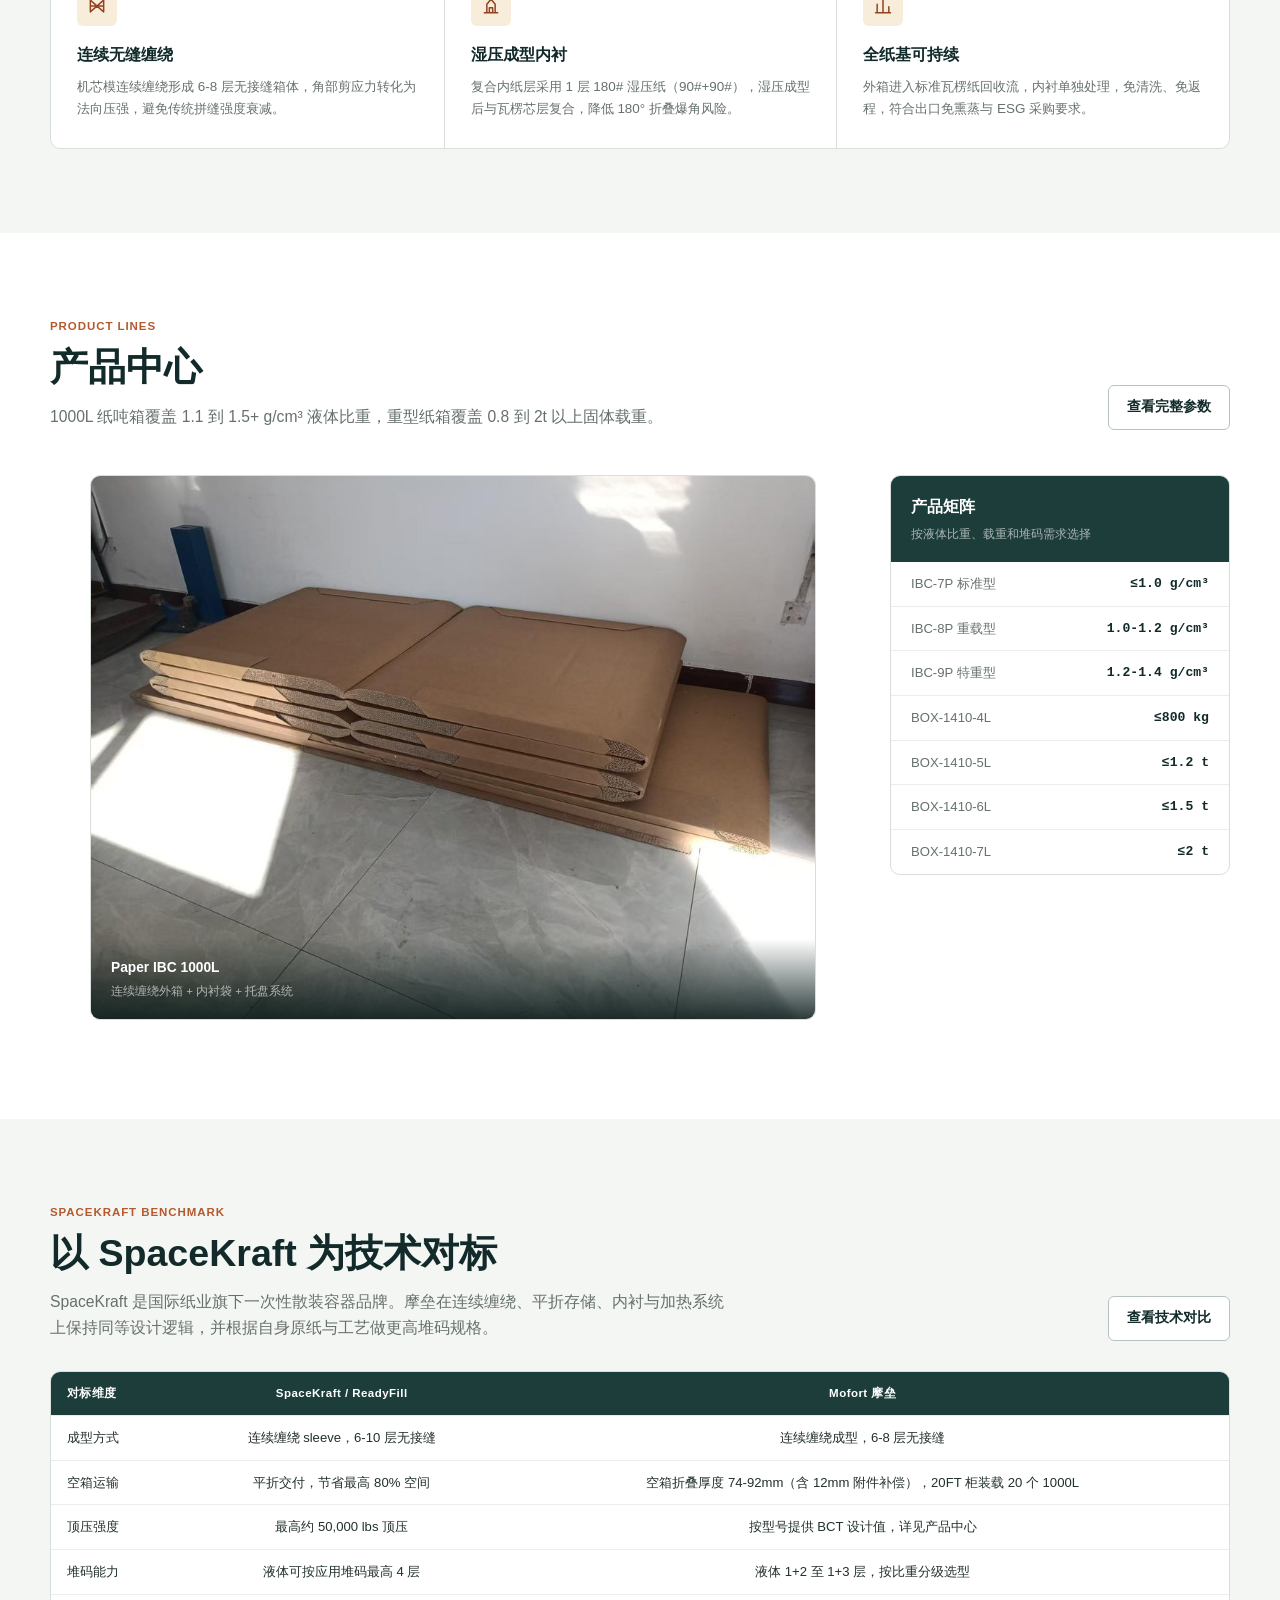
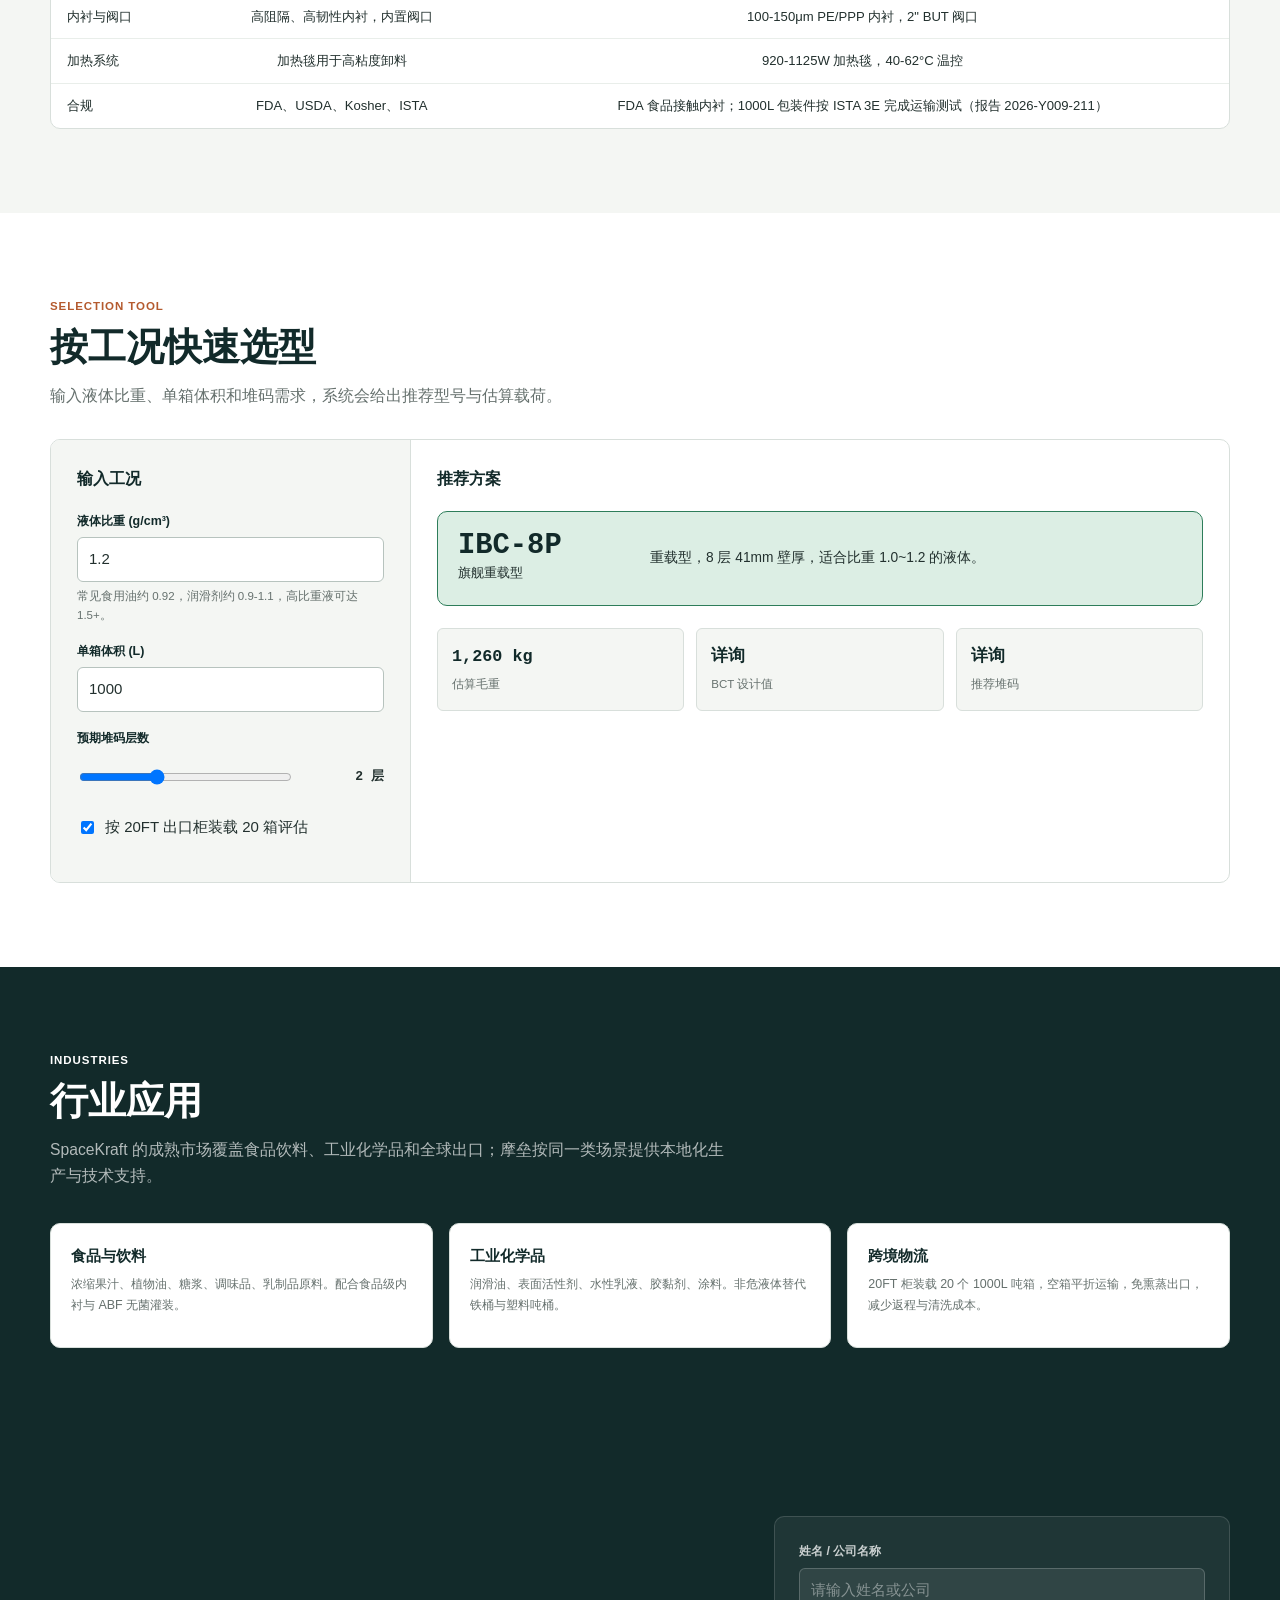
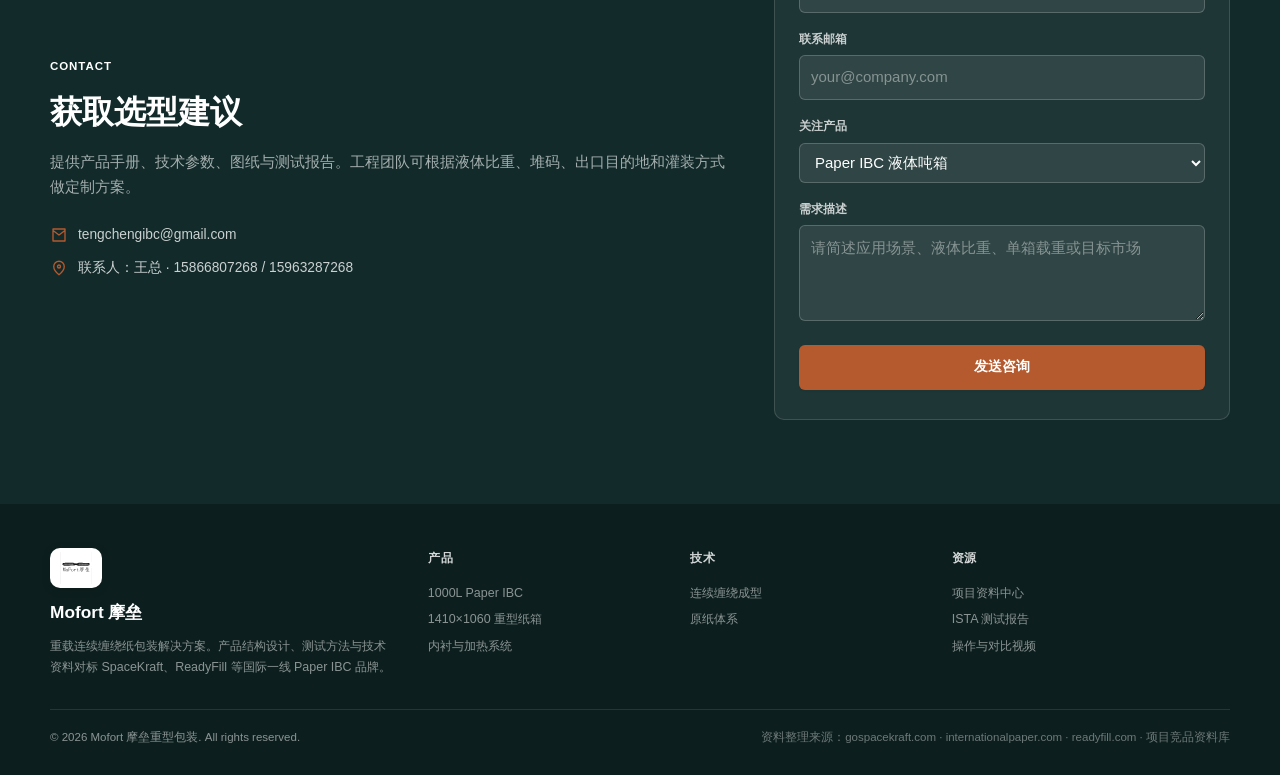
==== commit 4d26b6ac: "feat: BOX-1410 四型号上线（4L/5L/6L/7L）+ 手册 V3.4 + 1410 规格书改版" ====
--- a/index.html
+++ b/index.html
@@ -1,347 +1,348 @@
-<!doctype html>
-<html lang="zh-CN">
-<head>
-  <meta charset="utf-8">
-  <meta name="viewport" content="width=device-width, initial-scale=1">
-  <title>Mofort 摩垒 - 重载连续缠绕纸包装 | Paper IBC 与重型纸箱</title>
-  <meta name="description" content="Mofort 摩垒专注 1000L 纸吨箱、1410x1060 重型纸箱与连续缠绕成型产线，整合 SpaceKraft 等国际一线纸包装技术经验，提供免熏蒸、可回收、可堆码的工业包装方案。">
-  <link rel="stylesheet" href="assets/css/style.css">
-</head>
-<body>
-  <header class="site-header">
-    <div class="container">
-      <a class="brand" href="index.html" aria-label="Mofort 摩垒首页">
-        <img class="brand-logo" src="assets/images/logo-mofort.svg" alt="MoFort 摩垒注册商标">
-        <span>
-          <span class="brand-name">Mofort 摩垒</span>
-          <span class="brand-sub">重载连续缠绕纸包装</span>
-        </span>
-      </a>
-      <nav class="main-nav" aria-label="主导航">
-        <a href="index.html" aria-current="page">首页</a>
-        <a href="products.html">产品中心</a>
-        <a href="cases.html">应用案例</a>
-        <a href="technology.html">核心技术</a>
-        <a href="resources.html">资料中心 🔒</a>
-        <a href="#contact">联系我们</a>
-      </nav>
-      <a class="btn btn--primary nav-cta" href="#selector">选型工具</a><a class="btn btn--ghost nav-cta" href="en/index.html" style="text-decoration:none">EN</a>
-      <button class="icon-btn menu-toggle" type="button" data-menu-toggle aria-expanded="false" aria-label="打开导航">
-        <svg viewBox="0 0 24 24" fill="none" stroke="currentColor" stroke-width="2" stroke-linecap="round"><path d="M4 7h16M4 12h16M4 17h16"/></svg>
-      </button>
-    </div>
-    <nav class="mobile-nav" data-mobile-nav aria-label="移动导航">
-      <a href="index.html">首页</a>
-      <a href="products.html">产品中心</a>
-        <a href="cases.html">应用案例</a>
-      <a href="technology.html">核心技术</a>
-      <a href="resources.html">资料中心 🔒</a>
-      <a href="#contact">联系我们</a>
-      <a class="btn btn--primary" href="#selector">选型工具</a>
-    </nav>
-  </header>
-
-  <main>
-    <section class="hero">
-      <div class="hero-inner">
-        <h1>Mofort 摩垒</h1>
-        <p>重载连续缠绕纸包装。以国际一线 Paper IBC 技术为对标，提供 1000L 液体吨箱、1410×1060 重型纸箱和连续缠绕成型产线，覆盖食品、化工与跨境物流场景。</p>
-        <div class="hero-actions">
-          <a class="btn btn--primary" href="products.html">
-            查看产品
-            <svg viewBox="0 0 24 24" fill="none" stroke="currentColor" stroke-width="2" stroke-linecap="round" stroke-linejoin="round"><path d="M5 12h14M13 6l6 6-6 6"/></svg>
-          </a>
-          <a class="btn btn--ghost-light" href="#selector">按工况选型</a>
-        </div>
-        <div class="hero-proof">
-          <div class="hero-proof-item">
-            <span class="hero-proof-value">ISTA 3E</span>
-            <span class="hero-proof-label">委托中包检测通过<br>报告编号 2026-Y009-211</span>
-          </div>
-          <div class="hero-proof-item">
-            <span class="hero-proof-value">20 × 1000L</span>
-            <span class="hero-proof-label">20FT 柜装载量</span>
-          </div>
-          <div class="hero-proof-item">
-            <span class="hero-proof-value">6-8 层</span>
-            <span class="hero-proof-label">连续无缝缠绕</span>
-          </div>
-          <div class="hero-proof-item">
-            <span class="hero-proof-value">6-8 层</span>
-            <span class="hero-proof-label">连续无缝缠绕</span>
-          </div>
-        </div>
-      </div>
-    </section>
-
-    <section class="section" id="why">
-      <div class="container">
-        <span class="eyebrow">Why Mofort</span>
-        <h2 class="section-title">为什么选择摩垒</h2>
-        <p class="section-lead">从原纸指标、箱体结构、缠绕工艺到运输测试，用可验证的数据替代传统包装方案中的隐性成本。</p>
-        <div class="metric-grid reveal">
-          <div class="metric"><strong>ISTA 3E</strong><span>1000L 包装件运输测试通过<br>中包检测 2026-Y009-211</span></div>
-          <div class="metric"><strong>≤92mm</strong><span>空箱折叠厚度，仓储体积显著下降</span></div>
-          <div class="metric"><strong>按型号核定</strong><span>边压强度 ECT 与静载顶压 BCT 设计值</span></div>
-          <div class="metric"><strong>免熏蒸</strong><span>全纸基方案，出口检疫友好</span></div>
-        </div>
-      </div>
-    </section>
-
-    <section class="section section--paper" id="advantages">
-      <div class="container">
-        <span class="eyebrow">Core Advantages</span>
-        <h2 class="section-title">三个关键优势</h2>
-        <p class="section-lead">连续缠绕消除制造接缝，湿压成型内衬抑制折叠爆角，全纸基结构降低末端回收成本。</p>
-        <div class="feature-rail reveal">
-          <div class="feature">
-            <span class="feature-icon">
-              <svg viewBox="0 0 24 24" fill="none" stroke="currentColor" stroke-width="1.8" stroke-linecap="round" stroke-linejoin="round"><path d="M4 5v14M20 5v14M4 12h16M4 5l16 14M4 19L20 5"/></svg>
-            </span>
-            <h3>连续无缝缠绕</h3>
-            <p>机芯模连续缠绕形成 6-8 层无接缝箱体，角部剪应力转化为法向压强，避免传统拼缝强度衰减。</p>
-          </div>
-          <div class="feature">
-            <span class="feature-icon">
-              <svg viewBox="0 0 24 24" fill="none" stroke="currentColor" stroke-width="1.8" stroke-linecap="round" stroke-linejoin="round"><path d="M4 20h16M7 20V10l5-6 5 6v10M10 20v-6h4v6"/></svg>
-            </span>
-            <h3>湿压成型内衬</h3>
-            <p>复合内纸层采用 1 层 180# 湿压纸（90#+90#），湿压成型后与瓦楞芯层复合，降低 180° 折叠爆角风险。</p>
-          </div>
-          <div class="feature">
-            <span class="feature-icon">
-              <svg viewBox="0 0 24 24" fill="none" stroke="currentColor" stroke-width="1.8" stroke-linecap="round" stroke-linejoin="round"><path d="M5 20V10M12 20V4M19 20v-7M3 20h18"/></svg>
-            </span>
-            <h3>全纸基可持续</h3>
-            <p>外箱进入标准瓦楞纸回收流，内衬单独处理，免清洗、免返程，符合出口免熏蒸与 ESG 采购要求。</p>
-          </div>
-        </div>
-      </div>
-    </section>
-
-    <section class="section" id="products-preview">
-      <div class="container">
-        <div class="section-head">
-          <div>
-            <span class="eyebrow">Product Lines</span>
-            <h2 class="section-title">产品中心</h2>
-            <p class="section-lead">1000L 纸吨箱覆盖 1.1 到 1.5+ g/cm³ 液体比重，重型纸箱覆盖 0.8 到 2t 以上固体载重。</p>
-          </div>
-          <div class="section-head-actions">
-            <a class="btn btn--outline" href="products.html">查看完整参数</a>
-          </div>
-        </div>
-        <div class="product-layout reveal">
-          <figure class="product-visual">
-            <img src="assets/images/prod-stacked.jpg" alt="堆码状态的纸吨箱">
-            <figcaption class="product-visual-caption">
-              Paper IBC 1000L
-              <small>连续缠绕外箱 + 内衬袋 + 托盘系统</small>
-            </figcaption>
-          </figure>
-          <dl class="product-summary">
-            <div class="product-summary-header">
-              <h3>产品矩阵</h3>
-              <p>按液体比重、载重和堆码需求选择</p>
-            </div>
-            <div class="product-summary-row"><dt>IBC-7P 标准型</dt><dd>≤1.0 g/cm³</dd></div>
-            <div class="product-summary-row"><dt>IBC-8P 重载型</dt><dd>1.0-1.2 g/cm³</dd></div>
-            <div class="product-summary-row"><dt>IBC-9P 特重型</dt><dd>1.2-1.4 g/cm³</dd></div>
-            <div class="product-summary-row"><dt>BOX-1410S</dt><dd>≤800 kg</dd></div>
-            <div class="product-summary-row"><dt>BOX-1410P</dt><dd>1-1.5 t</dd></div>
-            <div class="product-summary-row"><dt>BOX-1410MAX</dt><dd>≥2 t</dd></div>
-          </dl>
-        </div>
-      </div>
-    </section>
-
-    <section class="section section--paper" id="spacekraft">
-      <div class="container">
-        <div class="section-head">
-          <div>
-            <span class="eyebrow">SpaceKraft Benchmark</span>
-            <h2 class="section-title">以 SpaceKraft 为技术对标</h2>
-            <p class="section-lead">SpaceKraft 是国际纸业旗下一次性散装容器品牌。摩垒在连续缠绕、平折存储、内衬与加热系统上保持同等设计逻辑，并根据自身原纸与工艺做更高堆码规格。</p>
-          </div>
-          <div class="section-head-actions">
-            <a class="btn btn--outline" href="technology.html">查看技术对比</a>
-          </div>
-        </div>
-        <div class="data-table-wrap reveal">
-          <table class="data-table comparison-table">
-            <thead>
-              <tr><th>对标维度</th><th>SpaceKraft / ReadyFill</th><th>Mofort 摩垒</th></tr>
-            </thead>
-            <tbody>
-              <tr><td>成型方式</td><td>连续缠绕 sleeve，6-10 层无接缝</td><td>连续缠绕成型，6-8 层无接缝</td></tr>
-              <tr><td>空箱运输</td><td>平折交付，节省最高 80% 空间</td><td>空箱折叠厚度 74-92mm（含 12mm 附件补偿），20FT 柜装载 20 个 1000L</td></tr>
-              <tr><td>顶压强度</td><td>最高约 50,000 lbs 顶压</td><td>按型号提供 BCT 设计值，详见产品中心</td></tr>
-              <tr><td>堆码能力</td><td>液体可按应用堆码最高 4 层</td><td>液体 1+2 至 1+3 层，按比重分级选型</td></tr>
-              <tr><td>内衬与阀口</td><td>高阻隔、高韧性内衬，内置阀口</td><td>100-150μm PE/PPP 内衬，2" BUT 阀口</td></tr>
-              <tr><td>加热系统</td><td>加热毯用于高粘度卸料</td><td>920-1125W 加热毯，40-62°C 温控</td></tr>
-              <tr><td>合规</td><td>FDA、USDA、Kosher、ISTA</td><td>FDA 食品接触内衬；1000L 包装件按 ISTA 3E 完成运输测试（报告 2026-Y009-211）</td></tr>
-            </tbody>
-          </table>
-        </div>
-      </div>
-    </section>
-
-    <section class="section" id="selector">
-      <div class="container">
-        <div class="section-head">
-          <div>
-            <span class="eyebrow">Selection Tool</span>
-            <h2 class="section-title">按工况快速选型</h2>
-            <p class="section-lead">输入液体比重、单箱体积和堆码需求，系统会给出推荐型号与估算载荷。</p>
-          </div>
-        </div>
-        <form class="tool-panel reveal" data-selector-form>
-          <div class="tool-form">
-            <h3>输入工况</h3>
-            <div class="field">
-              <label for="density">液体比重 (g/cm³)</label>
-              <input id="density" type="number" min="0.6" max="2" step="0.05" value="1.2" data-field="density">
-              <div class="field-hint">常见食用油约 0.92，润滑剂约 0.9-1.1，高比重液可达 1.5+。</div>
-            </div>
-            <div class="field">
-              <label for="volume">单箱体积 (L)</label>
-              <input id="volume" type="number" min="200" max="1200" step="50" value="1000" data-field="volume">
-            </div>
-            <div class="field">
-              <label for="stack">预期堆码层数</label>
-              <div class="range-row">
-                <input id="stack" type="range" min="1" max="4" value="2" data-field="stack">
-                <output data-stack-output>2</output>
-              </div>
-            </div>
-            <label class="field" style="display:flex;gap:8px;align-items:center;cursor:pointer">
-              <input type="checkbox" data-field="export" checked style="width:auto;min-height:auto">
-              <span>按 20FT 出口柜装载 20 箱评估</span>
-            </label>
-          </div>
-          <div class="tool-result">
-            <h3>推荐方案</h3>
-            <div class="recommendation">
-              <div>
-                <div class="recommendation-model" data-result-model>IBC-8P</div>
-                <small>旗舰重载型</small>
-              </div>
-              <p data-result-note>重载型，8 层 41mm 壁厚，适合比重 1.0~1.2 的液体。</p>
-            </div>
-            <div class="result-stats">
-              <div class="result-stat"><strong data-result-weight>1,260 kg</strong><span>估算毛重</span></div>
-              <div class="result-stat"><strong data-result-load>详询</strong><span>BCT 设计值</span></div>
-              <div class="result-stat"><strong data-result-stack>1+2</strong><span>推荐堆码</span></div>
-            </div>
-          </div>
-        </form>
-      </div>
-    </section>
-
-    <section class="section section--ink" id="industries">
-      <div class="container">
-        <span class="eyebrow">Industries</span>
-        <h2 class="section-title">行业应用</h2>
-        <p class="section-lead">SpaceKraft 的成熟市场覆盖食品饮料、工业化学品和全球出口；摩垒按同一类场景提供本地化生产与技术支持。</p>
-        <div class="source-grid reveal">
-          <div class="source-card">
-            <h3>食品与饮料</h3>
-            <p>浓缩果汁、植物油、糖浆、调味品、乳制品原料。配合食品级内衬与 ABF 无菌灌装。</p>
-          </div>
-          <div class="source-card">
-            <h3>工业化学品</h3>
-            <p>润滑油、表面活性剂、水性乳液、胶黏剂、涂料。非危液体替代铁桶与塑料吨桶。</p>
-          </div>
-          <div class="source-card">
-            <h3>跨境物流</h3>
-            <p>20FT 柜装载 20 个 1000L 吨箱，空箱平折运输，免熏蒸出口，减少返程与清洗成本。</p>
-          </div>
-        </div>
-      </div>
-    </section>
-
-    <section class="section section--ink" id="contact">
-      <div class="container">
-        <div class="contact-grid">
-          <div>
-            <span class="eyebrow">Contact</span>
-            <h2>获取选型建议</h2>
-            <p>提供产品手册、技术参数、图纸与测试报告。工程团队可根据液体比重、堆码、出口目的地和灌装方式做定制方案。</p>
-            <ul class="contact-list">
-              <li>
-                <svg viewBox="0 0 24 24" fill="none" stroke="currentColor" stroke-width="1.8" stroke-linecap="round" stroke-linejoin="round"><path d="M4 4h16v16H4zM4 6l8 6 8-6"/></svg>
-                <a href="mailto:tengchengibc@gmail.com" style="color:inherit;text-decoration:none">tengchengibc@gmail.com</a>
-              </li>
-              <li>
-                <svg viewBox="0 0 24 24" fill="none" stroke="currentColor" stroke-width="1.8" stroke-linecap="round" stroke-linejoin="round"><path d="M12 21s7-5.5 7-11a7 7 0 1 0-14 0c0 5.5 7 11 7 11zM10 10a2 2 0 1 1 4 0 2 2 0 0 1-4 0"/></svg>
-                <span>联系人：王总 · 15866807268 / 15963287268</span>
-              </li>
-            </ul>
-          </div>
-          <form class="contact-form" data-contact-form>
-            <div class="field">
-              <label for="contact-company">姓名 / 公司名称</label>
-              <input id="contact-company" type="text" placeholder="请输入姓名或公司">
-            </div>
-            <div class="field">
-              <label for="contact-email">联系邮箱</label>
-              <input id="contact-email" type="email" placeholder="your@company.com">
-            </div>
-            <div class="field">
-              <label for="contact-product">关注产品</label>
-              <select id="contact-product">
-                <option>Paper IBC 液体吨箱</option>
-                <option>1410×1060 重型纸箱</option>
-                <option>内衬、加热垫与遮罩</option>
-                <option>连续缠绕成型产线</option>
-                <option>全部产品</option>
-              </select>
-            </div>
-            <div class="field">
-              <label for="contact-message">需求描述</label>
-              <textarea id="contact-message" placeholder="请简述应用场景、液体比重、单箱载重或目标市场"></textarea>
-            </div>
-            <button class="btn btn--primary" type="submit" style="width:100%">发送咨询</button>
-            <div class="field-hint" data-contact-status aria-live="polite"></div>
-          </form>
-        </div>
-      </div>
-    </section>
-  </main>
-
-  <footer class="site-footer">
-    <div class="container">
-      <div class="footer-grid">
-        <div>
-          <img class="brand-logo footer-logo" src="assets/images/logo-mofort.svg" alt="MoFort 摩垒注册商标">
-          <div class="footer-brand">Mofort 摩垒</div>
-          <p>重载连续缠绕纸包装解决方案。产品结构设计、测试方法与技术资料对标 SpaceKraft、ReadyFill 等国际一线 Paper IBC 品牌。</p>
-        </div>
-        <div>
-          <h4>产品</h4>
-          <a href="products.html#ibc">1000L Paper IBC</a>
-          <a href="products.html#box">1410×1060 重型纸箱</a>
-          <a href="products.html#accessories">内衬与加热系统</a>
-        </div>
-        <div>
-          <h4>技术</h4>
-          <a href="technology.html#process">连续缠绕成型</a>
-          <a href="technology.html#materials">原纸体系</a>
-          
-        </div>
-        <div>
-          <h4>资源</h4>
-          <a href="resources.html">项目资料中心</a>
-          <a href="resources.html?category=测试报告">ISTA 测试报告</a>
-          <a href="resources.html?category=操作视频">操作与对比视频</a>
-        </div>
-      </div>
-      <div class="footer-bottom">
-        <span>© <span data-year>2026</span> Mofort 摩垒重型包装. All rights reserved.</span>
-        <span class="source-note">资料整理来源：gospacekraft.com · internationalpaper.com · readyfill.com · 项目竞品资料库</span>
-      </div>
-    </div>
-  </footer>
-  <script src="assets/js/main.js"></script>
-</body>
-</html>
+<!doctype html>
+<html lang="zh-CN">
+<head>
+  <meta charset="utf-8">
+  <meta name="viewport" content="width=device-width, initial-scale=1">
+  <title>Mofort 摩垒 - 重载连续缠绕纸包装 | Paper IBC 与重型纸箱</title>
+  <meta name="description" content="Mofort 摩垒专注 1000L 纸吨箱、1410x1060 重型纸箱与连续缠绕成型产线，整合 SpaceKraft 等国际一线纸包装技术经验，提供免熏蒸、可回收、可堆码的工业包装方案。">
+  <link rel="stylesheet" href="assets/css/style.css">
+</head>
+<body>
+  <header class="site-header">
+    <div class="container">
+      <a class="brand" href="index.html" aria-label="Mofort 摩垒首页">
+        <img class="brand-logo" src="assets/images/logo-mofort.svg" alt="MoFort 摩垒注册商标">
+        <span>
+          <span class="brand-name">Mofort 摩垒</span>
+          <span class="brand-sub">重载连续缠绕纸包装</span>
+        </span>
+      </a>
+      <nav class="main-nav" aria-label="主导航">
+        <a href="index.html" aria-current="page">首页</a>
+        <a href="products.html">产品中心</a>
+        <a href="cases.html">应用案例</a>
+        <a href="technology.html">核心技术</a>
+        <a href="resources.html">资料中心 🔒</a>
+        <a href="#contact">联系我们</a>
+      </nav>
+      <a class="btn btn--primary nav-cta" href="#selector">选型工具</a><a class="btn btn--ghost nav-cta" href="en/index.html" style="text-decoration:none">EN</a>
+      <button class="icon-btn menu-toggle" type="button" data-menu-toggle aria-expanded="false" aria-label="打开导航">
+        <svg viewBox="0 0 24 24" fill="none" stroke="currentColor" stroke-width="2" stroke-linecap="round"><path d="M4 7h16M4 12h16M4 17h16"/></svg>
+      </button>
+    </div>
+    <nav class="mobile-nav" data-mobile-nav aria-label="移动导航">
+      <a href="index.html">首页</a>
+      <a href="products.html">产品中心</a>
+        <a href="cases.html">应用案例</a>
+      <a href="technology.html">核心技术</a>
+      <a href="resources.html">资料中心 🔒</a>
+      <a href="#contact">联系我们</a>
+      <a class="btn btn--primary" href="#selector">选型工具</a>
+    </nav>
+  </header>
+
+  <main>
+    <section class="hero">
+      <div class="hero-inner">
+        <h1>Mofort 摩垒</h1>
+        <p>重载连续缠绕纸包装。以国际一线 Paper IBC 技术为对标，提供 1000L 液体吨箱、1410×1060 重型纸箱和连续缠绕成型产线，覆盖食品、化工与跨境物流场景。</p>
+        <div class="hero-actions">
+          <a class="btn btn--primary" href="products.html">
+            查看产品
+            <svg viewBox="0 0 24 24" fill="none" stroke="currentColor" stroke-width="2" stroke-linecap="round" stroke-linejoin="round"><path d="M5 12h14M13 6l6 6-6 6"/></svg>
+          </a>
+          <a class="btn btn--ghost-light" href="#selector">按工况选型</a>
+        </div>
+        <div class="hero-proof">
+          <div class="hero-proof-item">
+            <span class="hero-proof-value">ISTA 3E</span>
+            <span class="hero-proof-label">委托中包检测通过<br>报告编号 2026-Y009-211</span>
+          </div>
+          <div class="hero-proof-item">
+            <span class="hero-proof-value">20 × 1000L</span>
+            <span class="hero-proof-label">20FT 柜装载量</span>
+          </div>
+          <div class="hero-proof-item">
+            <span class="hero-proof-value">6-8 层</span>
+            <span class="hero-proof-label">连续无缝缠绕</span>
+          </div>
+          <div class="hero-proof-item">
+            <span class="hero-proof-value">6-8 层</span>
+            <span class="hero-proof-label">连续无缝缠绕</span>
+          </div>
+        </div>
+      </div>
+    </section>
+
+    <section class="section" id="why">
+      <div class="container">
+        <span class="eyebrow">Why Mofort</span>
+        <h2 class="section-title">为什么选择摩垒</h2>
+        <p class="section-lead">从原纸指标、箱体结构、缠绕工艺到运输测试，用可验证的数据替代传统包装方案中的隐性成本。</p>
+        <div class="metric-grid reveal">
+          <div class="metric"><strong>ISTA 3E</strong><span>1000L 包装件运输测试通过<br>中包检测 2026-Y009-211</span></div>
+          <div class="metric"><strong>≤92mm</strong><span>空箱折叠厚度，仓储体积显著下降</span></div>
+          <div class="metric"><strong>按型号核定</strong><span>边压强度 ECT 与静载顶压 BCT 设计值</span></div>
+          <div class="metric"><strong>免熏蒸</strong><span>全纸基方案，出口检疫友好</span></div>
+        </div>
+      </div>
+    </section>
+
+    <section class="section section--paper" id="advantages">
+      <div class="container">
+        <span class="eyebrow">Core Advantages</span>
+        <h2 class="section-title">三个关键优势</h2>
+        <p class="section-lead">连续缠绕消除制造接缝，湿压成型内衬抑制折叠爆角，全纸基结构降低末端回收成本。</p>
+        <div class="feature-rail reveal">
+          <div class="feature">
+            <span class="feature-icon">
+              <svg viewBox="0 0 24 24" fill="none" stroke="currentColor" stroke-width="1.8" stroke-linecap="round" stroke-linejoin="round"><path d="M4 5v14M20 5v14M4 12h16M4 5l16 14M4 19L20 5"/></svg>
+            </span>
+            <h3>连续无缝缠绕</h3>
+            <p>机芯模连续缠绕形成 6-8 层无接缝箱体，角部剪应力转化为法向压强，避免传统拼缝强度衰减。</p>
+          </div>
+          <div class="feature">
+            <span class="feature-icon">
+              <svg viewBox="0 0 24 24" fill="none" stroke="currentColor" stroke-width="1.8" stroke-linecap="round" stroke-linejoin="round"><path d="M4 20h16M7 20V10l5-6 5 6v10M10 20v-6h4v6"/></svg>
+            </span>
+            <h3>湿压成型内衬</h3>
+            <p>复合内纸层采用 1 层 180# 湿压纸（90#+90#），湿压成型后与瓦楞芯层复合，降低 180° 折叠爆角风险。</p>
+          </div>
+          <div class="feature">
+            <span class="feature-icon">
+              <svg viewBox="0 0 24 24" fill="none" stroke="currentColor" stroke-width="1.8" stroke-linecap="round" stroke-linejoin="round"><path d="M5 20V10M12 20V4M19 20v-7M3 20h18"/></svg>
+            </span>
+            <h3>全纸基可持续</h3>
+            <p>外箱进入标准瓦楞纸回收流，内衬单独处理，免清洗、免返程，符合出口免熏蒸与 ESG 采购要求。</p>
+          </div>
+        </div>
+      </div>
+    </section>
+
+    <section class="section" id="products-preview">
+      <div class="container">
+        <div class="section-head">
+          <div>
+            <span class="eyebrow">Product Lines</span>
+            <h2 class="section-title">产品中心</h2>
+            <p class="section-lead">1000L 纸吨箱覆盖 1.1 到 1.5+ g/cm³ 液体比重，重型纸箱覆盖 0.8 到 2t 以上固体载重。</p>
+          </div>
+          <div class="section-head-actions">
+            <a class="btn btn--outline" href="products.html">查看完整参数</a>
+          </div>
+        </div>
+        <div class="product-layout reveal">
+          <figure class="product-visual">
+            <img src="assets/images/prod-stacked.jpg" alt="堆码状态的纸吨箱">
+            <figcaption class="product-visual-caption">
+              Paper IBC 1000L
+              <small>连续缠绕外箱 + 内衬袋 + 托盘系统</small>
+            </figcaption>
+          </figure>
+          <dl class="product-summary">
+            <div class="product-summary-header">
+              <h3>产品矩阵</h3>
+              <p>按液体比重、载重和堆码需求选择</p>
+            </div>
+            <div class="product-summary-row"><dt>IBC-7P 标准型</dt><dd>≤1.0 g/cm³</dd></div>
+            <div class="product-summary-row"><dt>IBC-8P 重载型</dt><dd>1.0-1.2 g/cm³</dd></div>
+            <div class="product-summary-row"><dt>IBC-9P 特重型</dt><dd>1.2-1.4 g/cm³</dd></div>
+            <div class="product-summary-row"><dt>BOX-1410-4L</dt><dd>≤800 kg</dd></div>
+            <div class="product-summary-row"><dt>BOX-1410-5L</dt><dd>≤1.2 t</dd></div>
+            <div class="product-summary-row"><dt>BOX-1410-6L</dt><dd>≤1.5 t</dd></div>
+            <div class="product-summary-row"><dt>BOX-1410-7L</dt><dd>≤2 t</dd></div>
+          </dl>
+        </div>
+      </div>
+    </section>
+
+    <section class="section section--paper" id="spacekraft">
+      <div class="container">
+        <div class="section-head">
+          <div>
+            <span class="eyebrow">SpaceKraft Benchmark</span>
+            <h2 class="section-title">以 SpaceKraft 为技术对标</h2>
+            <p class="section-lead">SpaceKraft 是国际纸业旗下一次性散装容器品牌。摩垒在连续缠绕、平折存储、内衬与加热系统上保持同等设计逻辑，并根据自身原纸与工艺做更高堆码规格。</p>
+          </div>
+          <div class="section-head-actions">
+            <a class="btn btn--outline" href="technology.html">查看技术对比</a>
+          </div>
+        </div>
+        <div class="data-table-wrap reveal">
+          <table class="data-table comparison-table">
+            <thead>
+              <tr><th>对标维度</th><th>SpaceKraft / ReadyFill</th><th>Mofort 摩垒</th></tr>
+            </thead>
+            <tbody>
+              <tr><td>成型方式</td><td>连续缠绕 sleeve，6-10 层无接缝</td><td>连续缠绕成型，6-8 层无接缝</td></tr>
+              <tr><td>空箱运输</td><td>平折交付，节省最高 80% 空间</td><td>空箱折叠厚度 74-92mm（含 12mm 附件补偿），20FT 柜装载 20 个 1000L</td></tr>
+              <tr><td>顶压强度</td><td>最高约 50,000 lbs 顶压</td><td>按型号提供 BCT 设计值，详见产品中心</td></tr>
+              <tr><td>堆码能力</td><td>液体可按应用堆码最高 4 层</td><td>液体 1+2 至 1+3 层，按比重分级选型</td></tr>
+              <tr><td>内衬与阀口</td><td>高阻隔、高韧性内衬，内置阀口</td><td>100-150μm PE/PPP 内衬，2" BUT 阀口</td></tr>
+              <tr><td>加热系统</td><td>加热毯用于高粘度卸料</td><td>920-1125W 加热毯，40-62°C 温控</td></tr>
+              <tr><td>合规</td><td>FDA、USDA、Kosher、ISTA</td><td>FDA 食品接触内衬；1000L 包装件按 ISTA 3E 完成运输测试（报告 2026-Y009-211）</td></tr>
+            </tbody>
+          </table>
+        </div>
+      </div>
+    </section>
+
+    <section class="section" id="selector">
+      <div class="container">
+        <div class="section-head">
+          <div>
+            <span class="eyebrow">Selection Tool</span>
+            <h2 class="section-title">按工况快速选型</h2>
+            <p class="section-lead">输入液体比重、单箱体积和堆码需求，系统会给出推荐型号与估算载荷。</p>
+          </div>
+        </div>
+        <form class="tool-panel reveal" data-selector-form>
+          <div class="tool-form">
+            <h3>输入工况</h3>
+            <div class="field">
+              <label for="density">液体比重 (g/cm³)</label>
+              <input id="density" type="number" min="0.6" max="2" step="0.05" value="1.2" data-field="density">
+              <div class="field-hint">常见食用油约 0.92，润滑剂约 0.9-1.1，高比重液可达 1.5+。</div>
+            </div>
+            <div class="field">
+              <label for="volume">单箱体积 (L)</label>
+              <input id="volume" type="number" min="200" max="1200" step="50" value="1000" data-field="volume">
+            </div>
+            <div class="field">
+              <label for="stack">预期堆码层数</label>
+              <div class="range-row">
+                <input id="stack" type="range" min="1" max="4" value="2" data-field="stack">
+                <output data-stack-output>2</output>
+              </div>
+            </div>
+            <label class="field" style="display:flex;gap:8px;align-items:center;cursor:pointer">
+              <input type="checkbox" data-field="export" checked style="width:auto;min-height:auto">
+              <span>按 20FT 出口柜装载 20 箱评估</span>
+            </label>
+          </div>
+          <div class="tool-result">
+            <h3>推荐方案</h3>
+            <div class="recommendation">
+              <div>
+                <div class="recommendation-model" data-result-model>IBC-8P</div>
+                <small>旗舰重载型</small>
+              </div>
+              <p data-result-note>重载型，8 层 41mm 壁厚，适合比重 1.0~1.2 的液体。</p>
+            </div>
+            <div class="result-stats">
+              <div class="result-stat"><strong data-result-weight>1,260 kg</strong><span>估算毛重</span></div>
+              <div class="result-stat"><strong data-result-load>详询</strong><span>BCT 设计值</span></div>
+              <div class="result-stat"><strong data-result-stack>1+2</strong><span>推荐堆码</span></div>
+            </div>
+          </div>
+        </form>
+      </div>
+    </section>
+
+    <section class="section section--ink" id="industries">
+      <div class="container">
+        <span class="eyebrow">Industries</span>
+        <h2 class="section-title">行业应用</h2>
+        <p class="section-lead">SpaceKraft 的成熟市场覆盖食品饮料、工业化学品和全球出口；摩垒按同一类场景提供本地化生产与技术支持。</p>
+        <div class="source-grid reveal">
+          <div class="source-card">
+            <h3>食品与饮料</h3>
+            <p>浓缩果汁、植物油、糖浆、调味品、乳制品原料。配合食品级内衬与 ABF 无菌灌装。</p>
+          </div>
+          <div class="source-card">
+            <h3>工业化学品</h3>
+            <p>润滑油、表面活性剂、水性乳液、胶黏剂、涂料。非危液体替代铁桶与塑料吨桶。</p>
+          </div>
+          <div class="source-card">
+            <h3>跨境物流</h3>
+            <p>20FT 柜装载 20 个 1000L 吨箱，空箱平折运输，免熏蒸出口，减少返程与清洗成本。</p>
+          </div>
+        </div>
+      </div>
+    </section>
+
+    <section class="section section--ink" id="contact">
+      <div class="container">
+        <div class="contact-grid">
+          <div>
+            <span class="eyebrow">Contact</span>
+            <h2>获取选型建议</h2>
+            <p>提供产品手册、技术参数、图纸与测试报告。工程团队可根据液体比重、堆码、出口目的地和灌装方式做定制方案。</p>
+            <ul class="contact-list">
+              <li>
+                <svg viewBox="0 0 24 24" fill="none" stroke="currentColor" stroke-width="1.8" stroke-linecap="round" stroke-linejoin="round"><path d="M4 4h16v16H4zM4 6l8 6 8-6"/></svg>
+                <a href="mailto:tengchengibc@gmail.com" style="color:inherit;text-decoration:none">tengchengibc@gmail.com</a>
+              </li>
+              <li>
+                <svg viewBox="0 0 24 24" fill="none" stroke="currentColor" stroke-width="1.8" stroke-linecap="round" stroke-linejoin="round"><path d="M12 21s7-5.5 7-11a7 7 0 1 0-14 0c0 5.5 7 11 7 11zM10 10a2 2 0 1 1 4 0 2 2 0 0 1-4 0"/></svg>
+                <span>联系人：王总 · 15866807268 / 15963287268</span>
+              </li>
+            </ul>
+          </div>
+          <form class="contact-form" data-contact-form>
+            <div class="field">
+              <label for="contact-company">姓名 / 公司名称</label>
+              <input id="contact-company" type="text" placeholder="请输入姓名或公司">
+            </div>
+            <div class="field">
+              <label for="contact-email">联系邮箱</label>
+              <input id="contact-email" type="email" placeholder="your@company.com">
+            </div>
+            <div class="field">
+              <label for="contact-product">关注产品</label>
+              <select id="contact-product">
+                <option>Paper IBC 液体吨箱</option>
+                <option>1410×1060 重型纸箱</option>
+                <option>内衬、加热垫与遮罩</option>
+                <option>连续缠绕成型产线</option>
+                <option>全部产品</option>
+              </select>
+            </div>
+            <div class="field">
+              <label for="contact-message">需求描述</label>
+              <textarea id="contact-message" placeholder="请简述应用场景、液体比重、单箱载重或目标市场"></textarea>
+            </div>
+            <button class="btn btn--primary" type="submit" style="width:100%">发送咨询</button>
+            <div class="field-hint" data-contact-status aria-live="polite"></div>
+          </form>
+        </div>
+      </div>
+    </section>
+  </main>
+
+  <footer class="site-footer">
+    <div class="container">
+      <div class="footer-grid">
+        <div>
+          <img class="brand-logo footer-logo" src="assets/images/logo-mofort.svg" alt="MoFort 摩垒注册商标">
+          <div class="footer-brand">Mofort 摩垒</div>
+          <p>重载连续缠绕纸包装解决方案。产品结构设计、测试方法与技术资料对标 SpaceKraft、ReadyFill 等国际一线 Paper IBC 品牌。</p>
+        </div>
+        <div>
+          <h4>产品</h4>
+          <a href="products.html#ibc">1000L Paper IBC</a>
+          <a href="products.html#box">1410×1060 重型纸箱</a>
+          <a href="products.html#accessories">内衬与加热系统</a>
+        </div>
+        <div>
+          <h4>技术</h4>
+          <a href="technology.html#process">连续缠绕成型</a>
+          <a href="technology.html#materials">原纸体系</a>
+          
+        </div>
+        <div>
+          <h4>资源</h4>
+          <a href="resources.html">项目资料中心</a>
+          <a href="resources.html?category=测试报告">ISTA 测试报告</a>
+          <a href="resources.html?category=操作视频">操作与对比视频</a>
+        </div>
+      </div>
+      <div class="footer-bottom">
+        <span>© <span data-year>2026</span> Mofort 摩垒重型包装. All rights reserved.</span>
+        <span class="source-note">资料整理来源：gospacekraft.com · internationalpaper.com · readyfill.com · 项目竞品资料库</span>
+      </div>
+    </div>
+  </footer>
+  <script src="assets/js/main.js"></script>
+</body>
+</html>
--- a/assets/css/style.css
+++ b/assets/css/style.css
@@ -355,7 +355,7 @@
 }
 
 .hero--resources {
-  background-image: linear-gradient(90deg, rgba(10, 28, 27, .9) 0%, rgba(10, 28, 27, .72) 52%, rgba(10, 28, 27, .36) 100%), linear-gradient(rgba(10, 28, 27, .14), rgba(10, 28, 27, .72)), url("../images/prod-box-1410p.jpg");
+  background-image: linear-gradient(90deg, rgba(10, 28, 27, .9) 0%, rgba(10, 28, 27, .72) 52%, rgba(10, 28, 27, .36) 100%), linear-gradient(rgba(10, 28, 27, .14), rgba(10, 28, 27, .72)), url("../images/prod-box-1410-b.jpg");
 }
 
 .hero-inner {
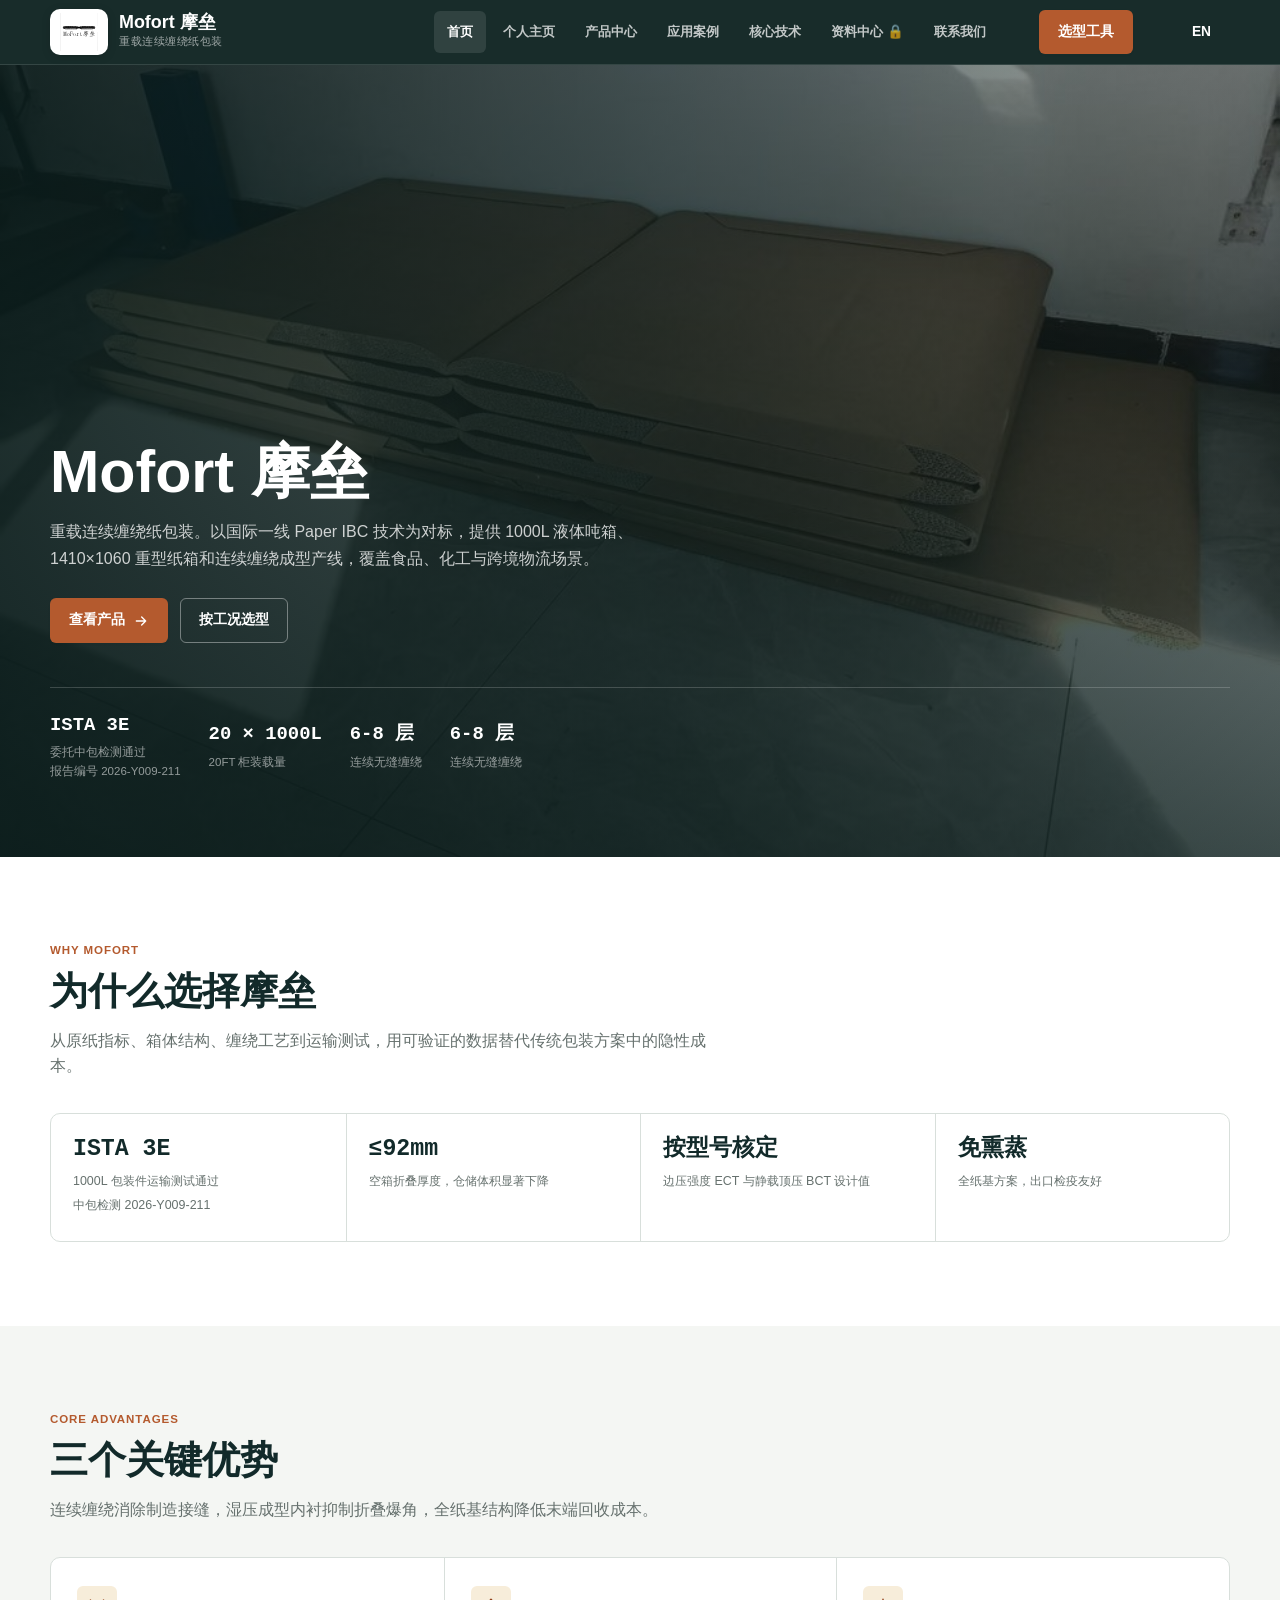
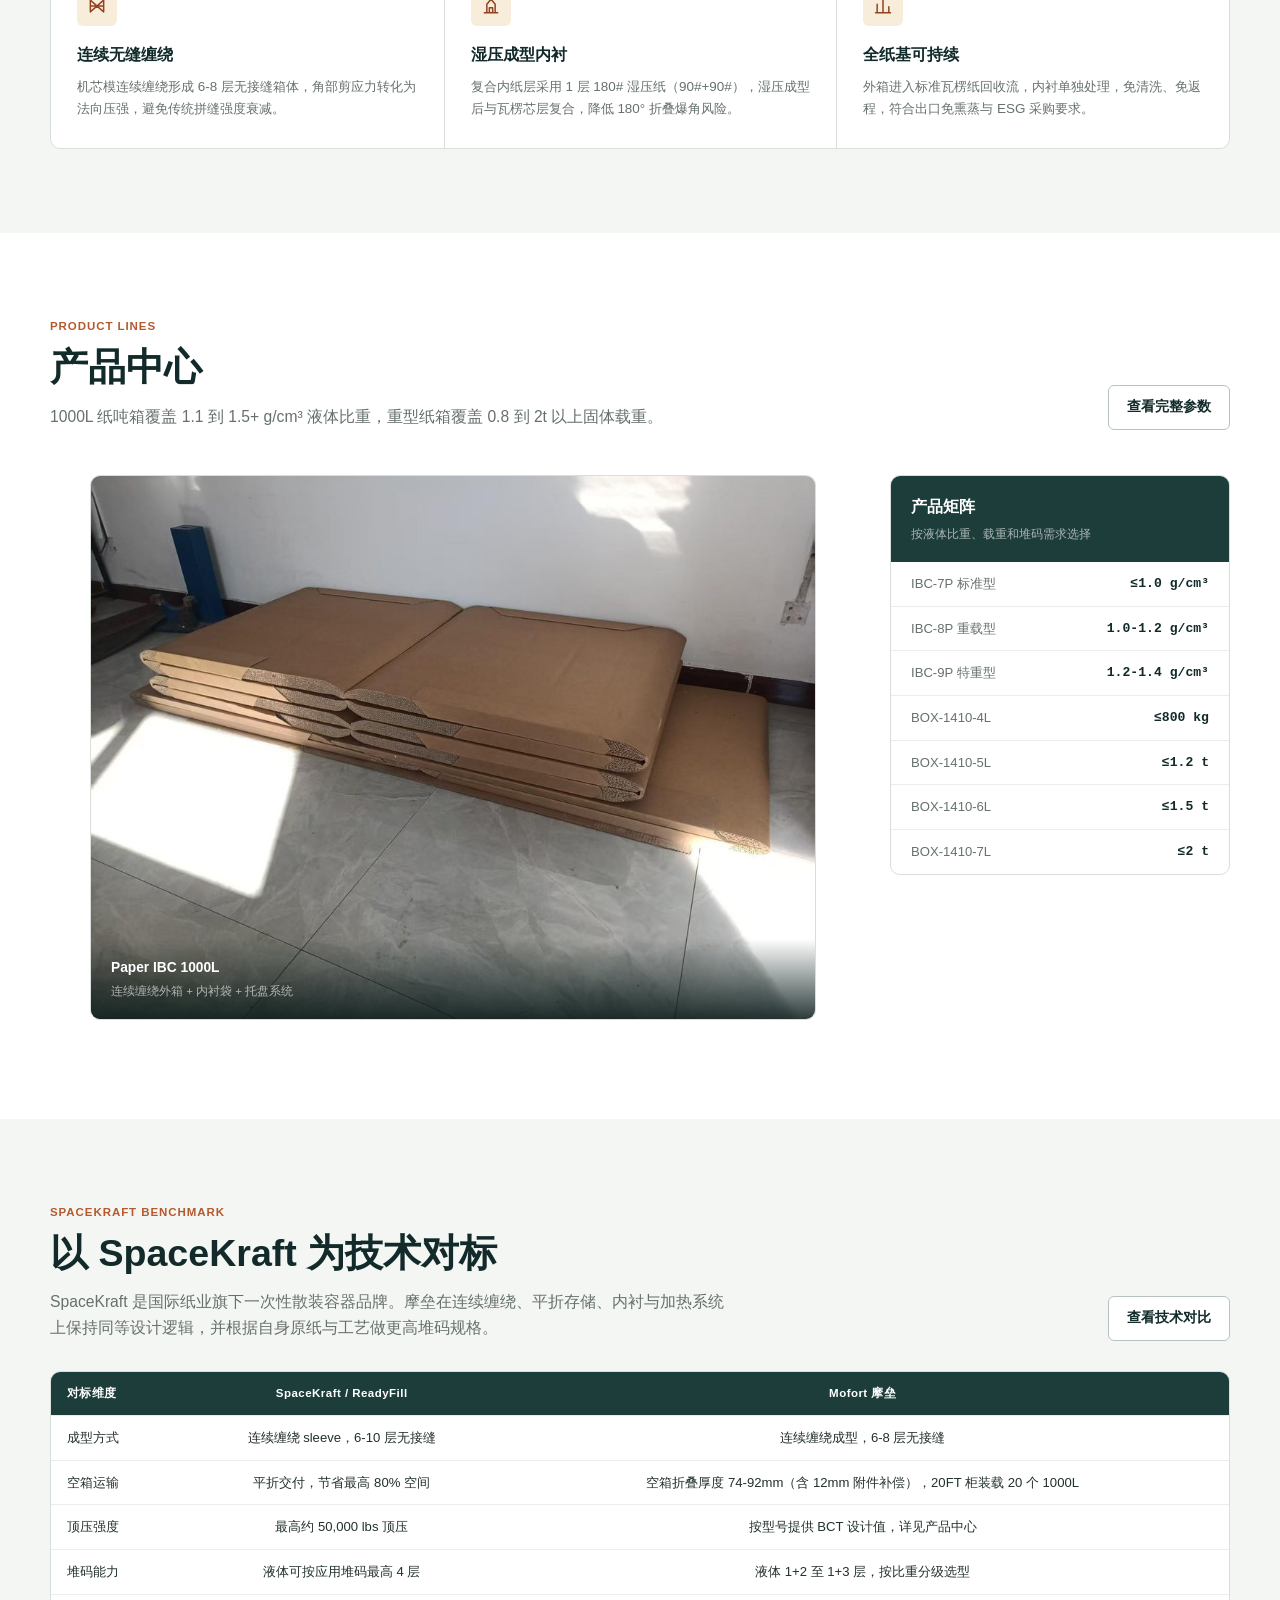
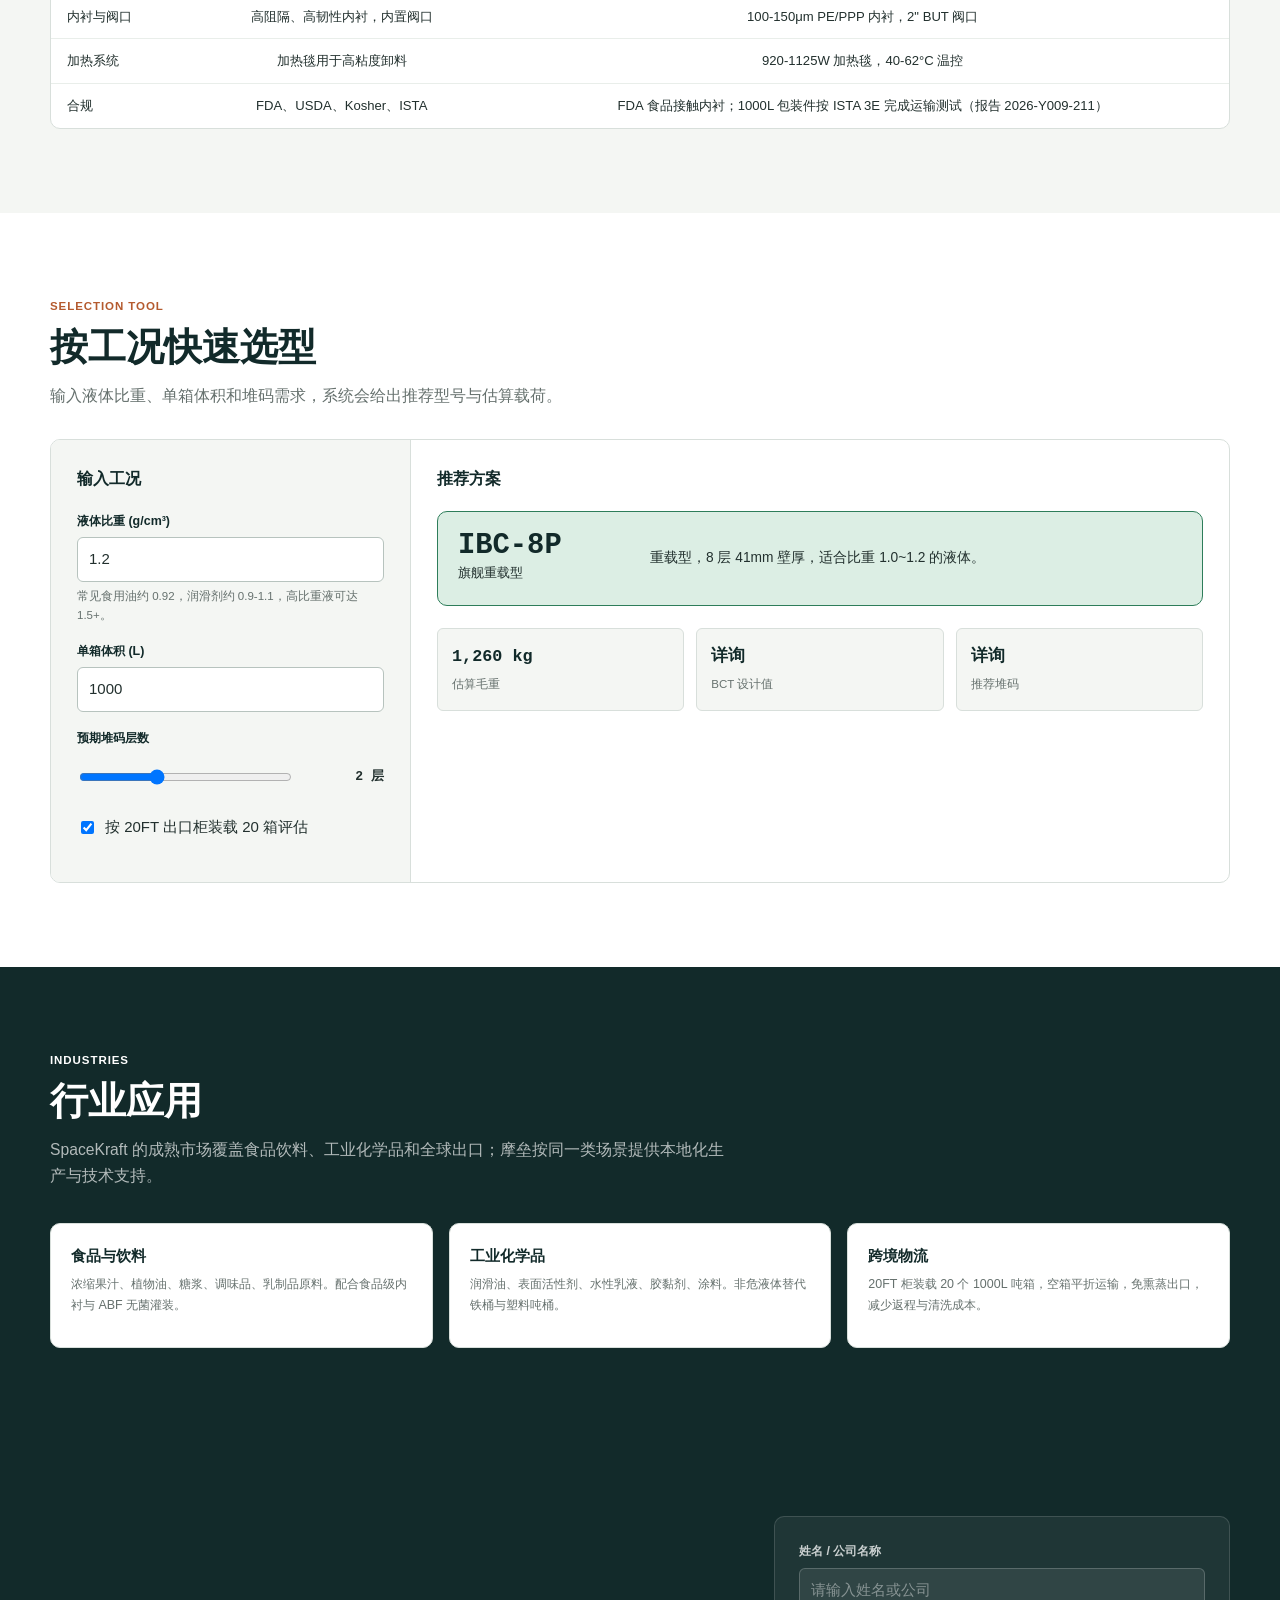
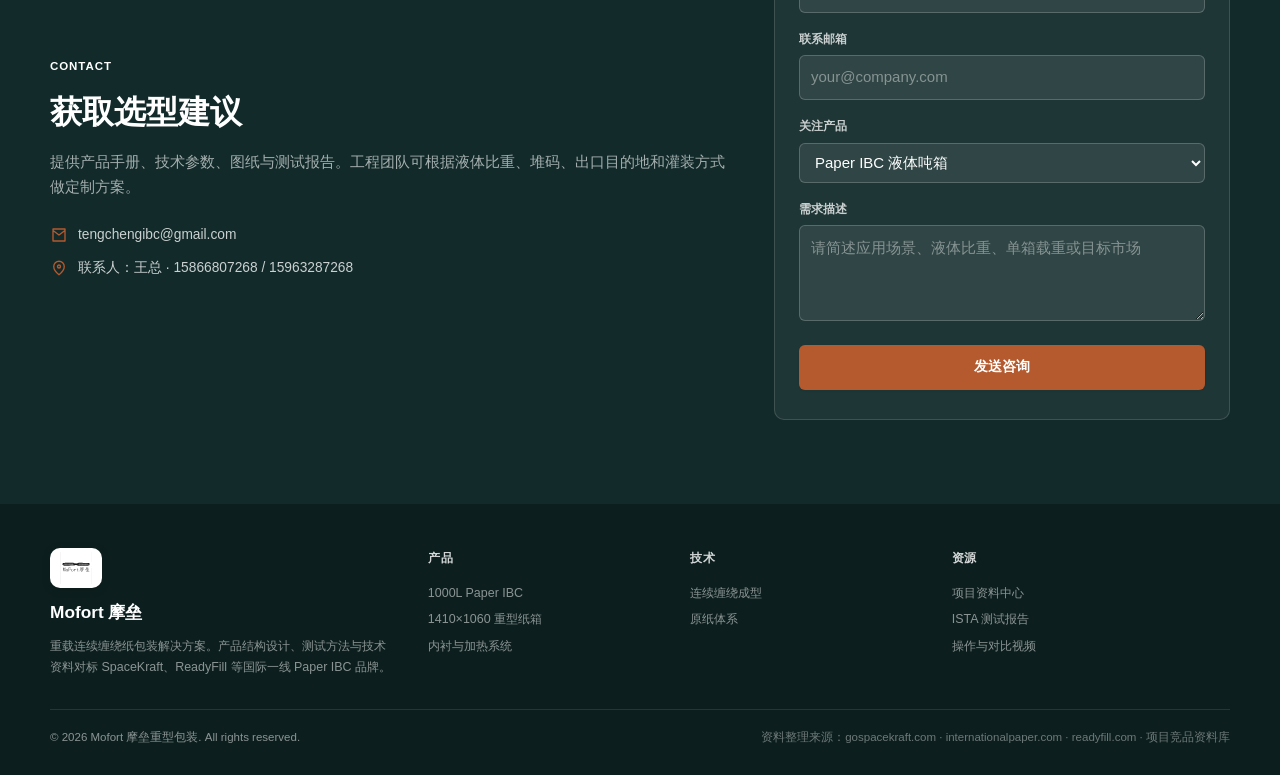
==== commit c27dc128: "Add personal profile link to MoFort navigation" ====
--- a/index.html
+++ b/index.html
@@ -19,6 +19,7 @@
       </a>
       <nav class="main-nav" aria-label="主导航">
         <a href="index.html" aria-current="page">首页</a>
+        <a href="zhou-hailu.html">个人主页</a>
         <a href="products.html">产品中心</a>
         <a href="cases.html">应用案例</a>
         <a href="technology.html">核心技术</a>
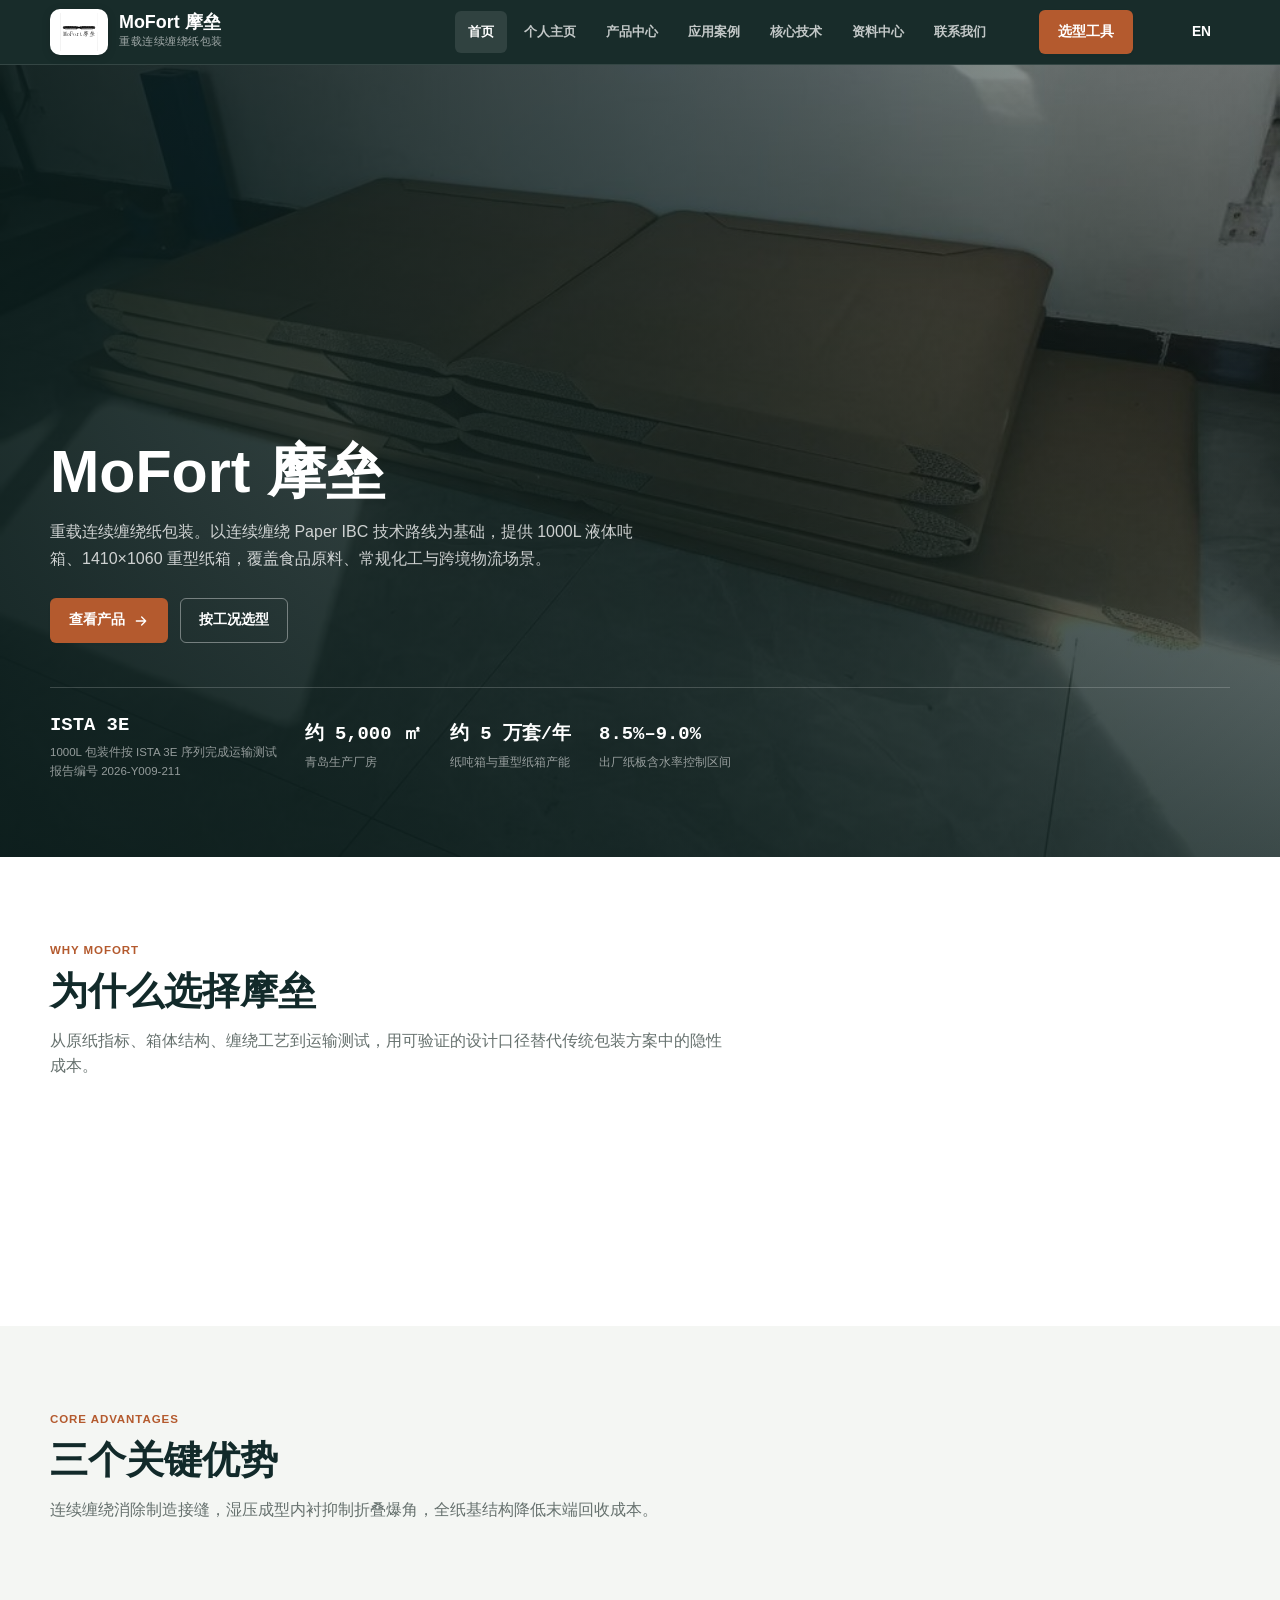
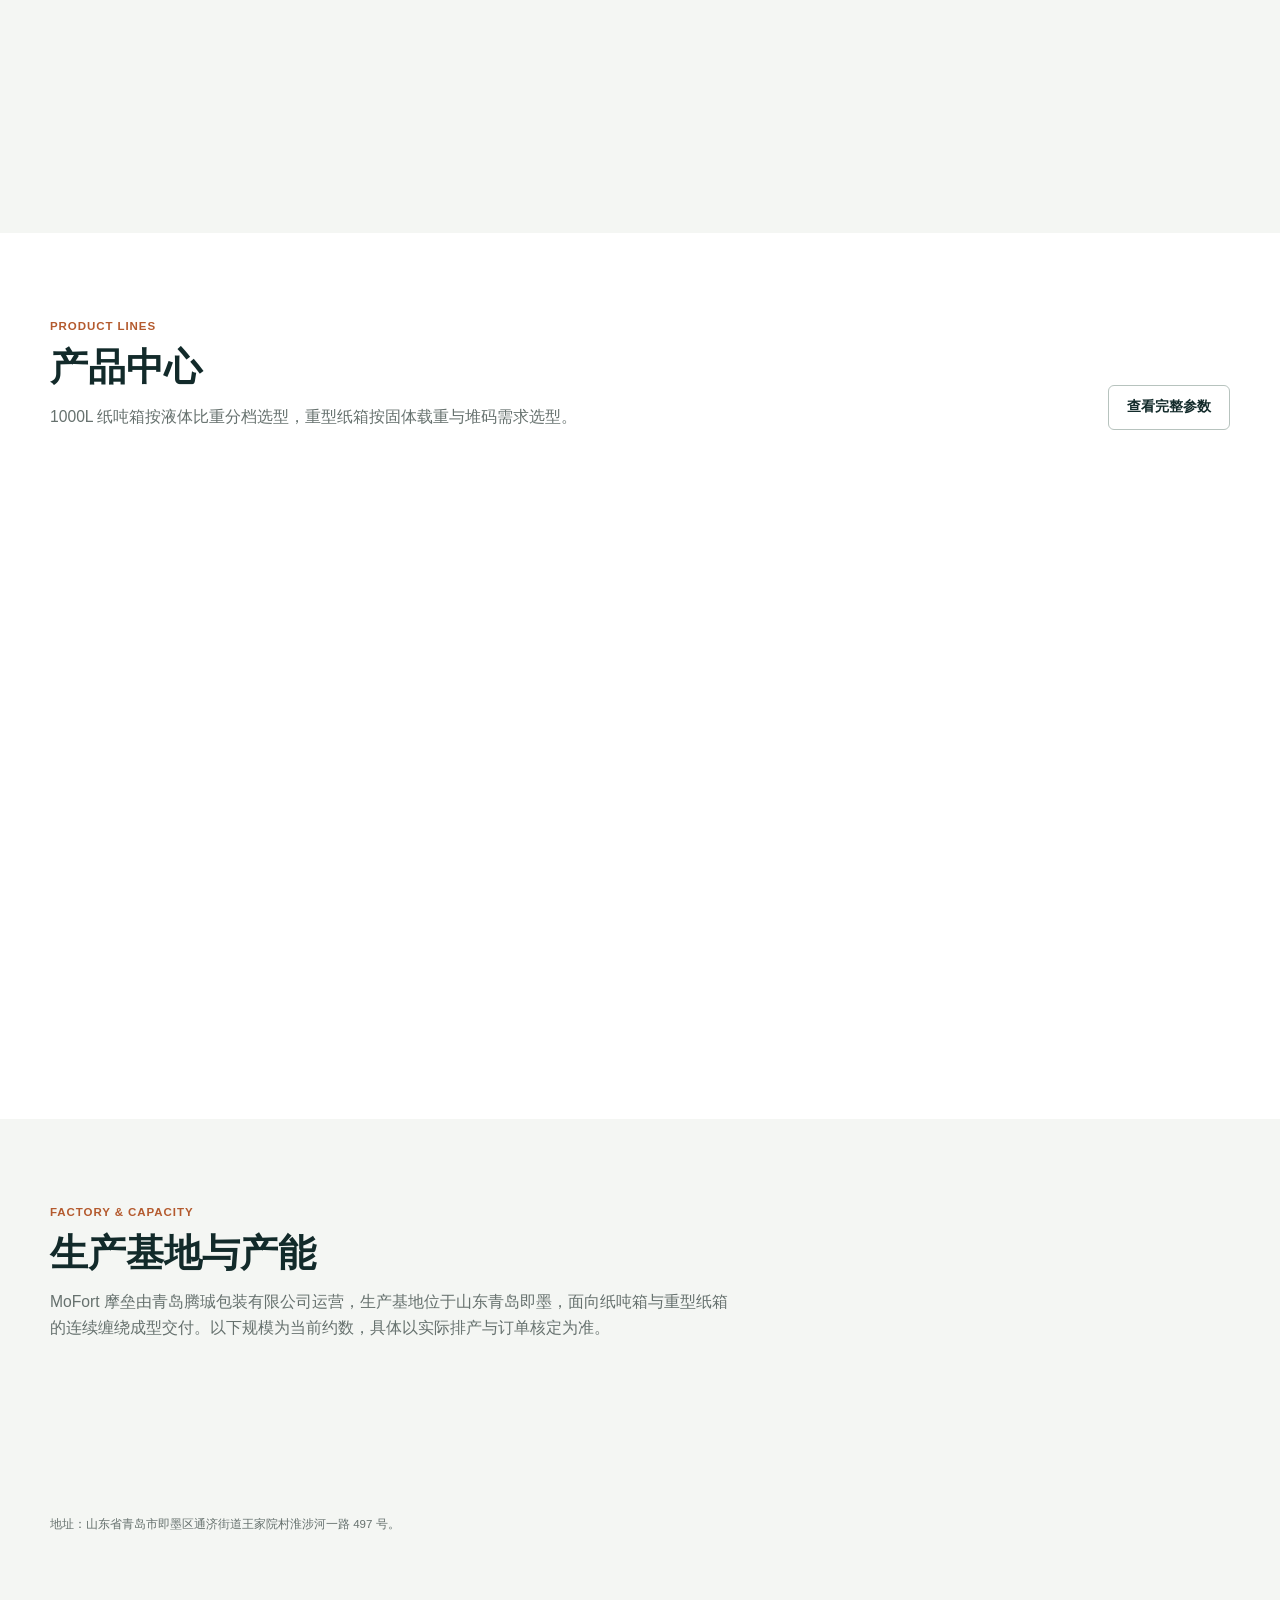
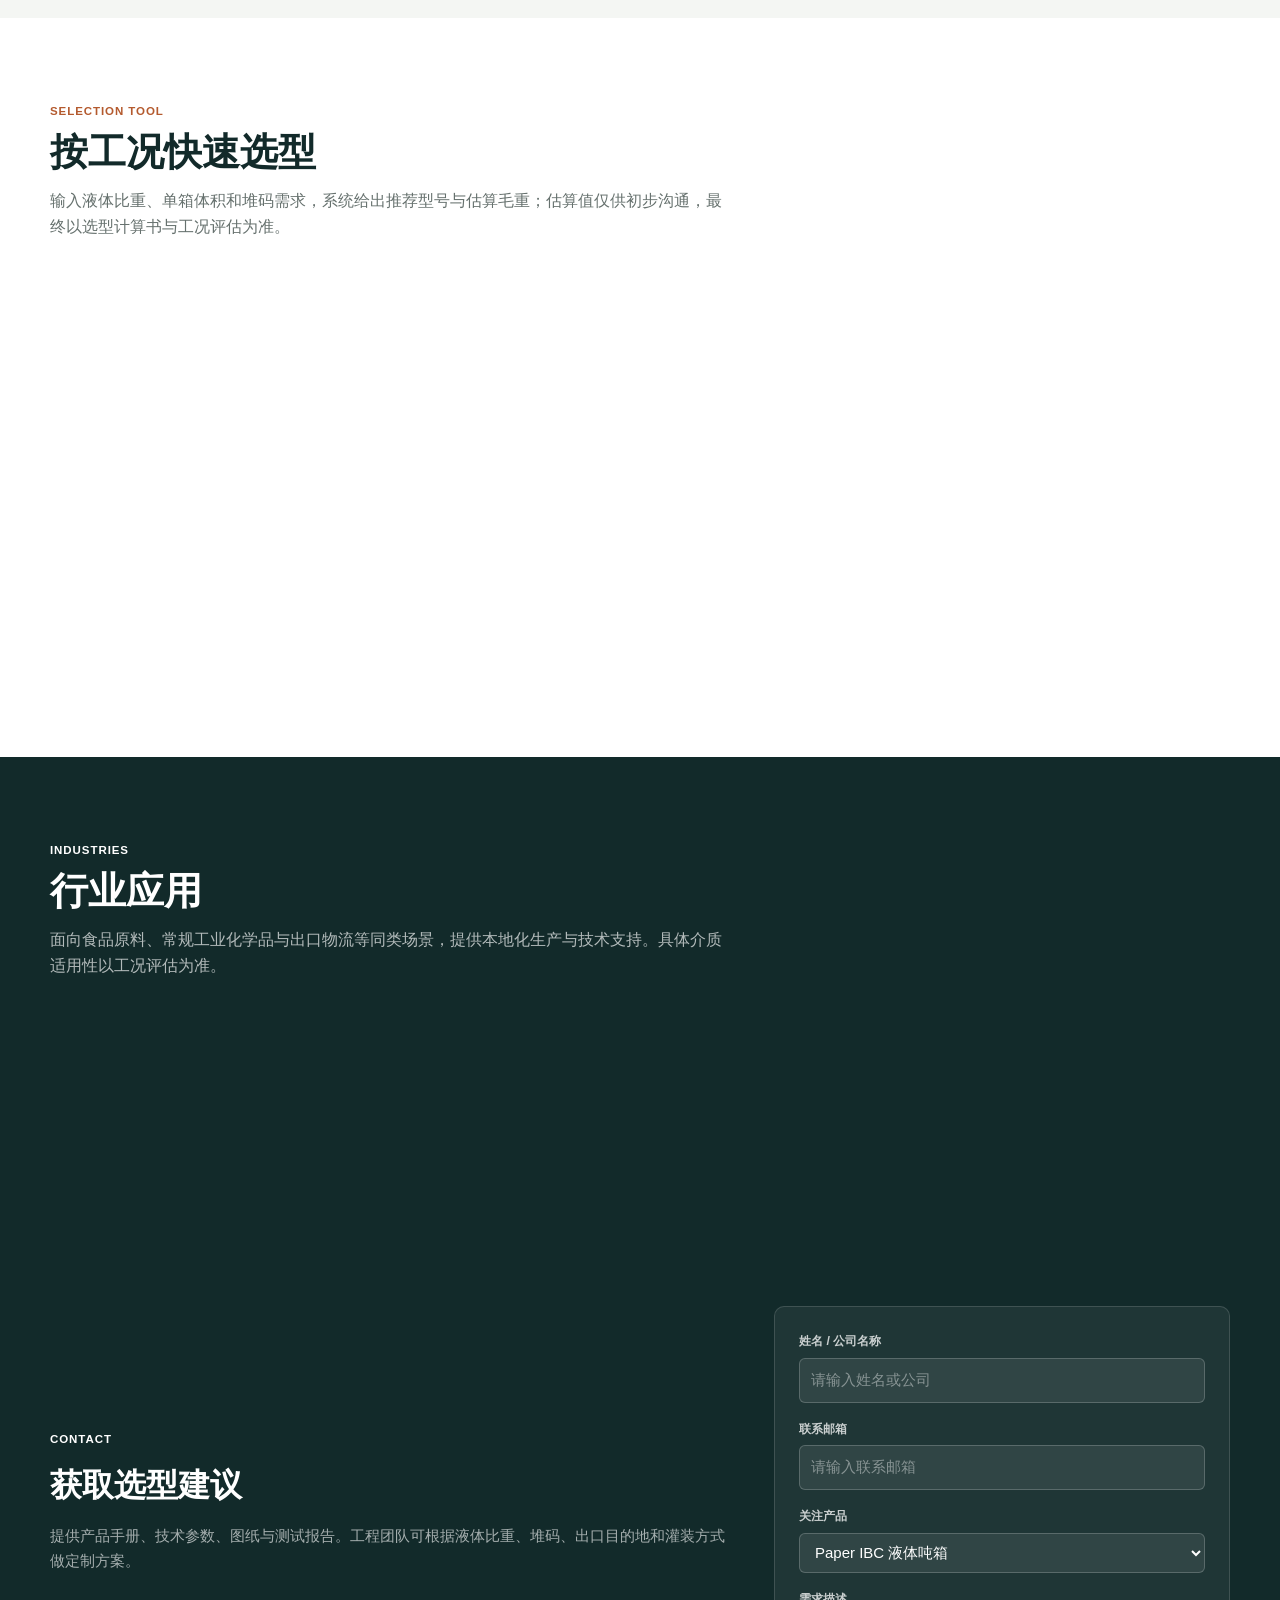
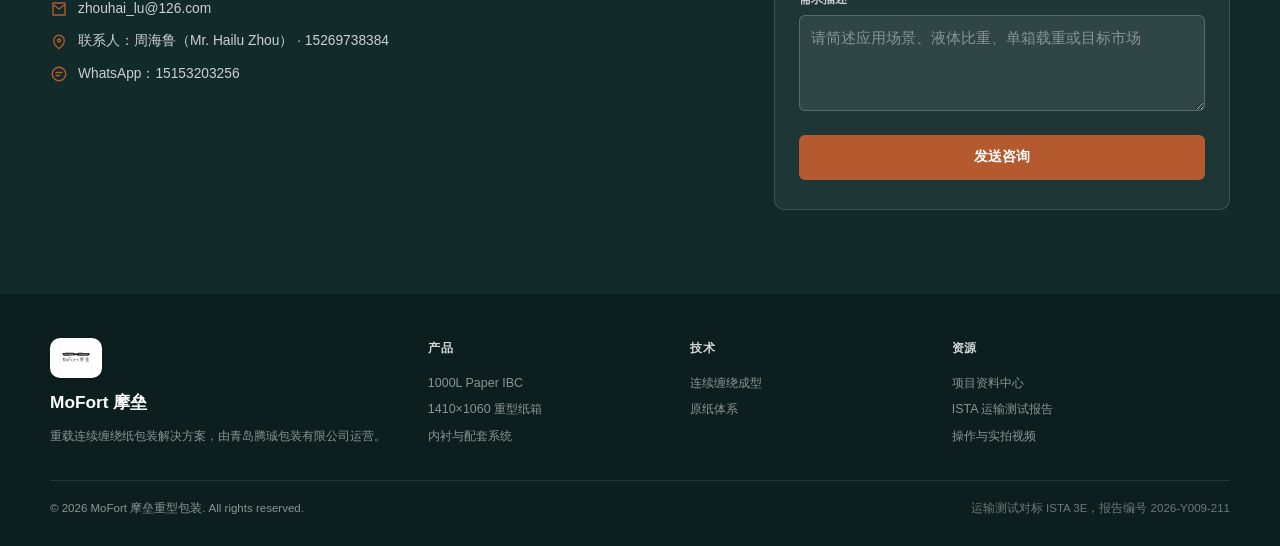
==== commit 975b867d: "feat: Chinese home page and main JS with capacity block, narrowed selector and current contact" ====
--- a/index.html
+++ b/index.html
@@ -3,17 +3,26 @@
 <head>
   <meta charset="utf-8">
   <meta name="viewport" content="width=device-width, initial-scale=1">
-  <title>Mofort 摩垒 - 重载连续缠绕纸包装 | Paper IBC 与重型纸箱</title>
-  <meta name="description" content="Mofort 摩垒专注 1000L 纸吨箱、1410x1060 重型纸箱与连续缠绕成型产线，整合 SpaceKraft 等国际一线纸包装技术经验，提供免熏蒸、可回收、可堆码的工业包装方案。">
+  <title>MoFort 摩垒 - 重载连续缠绕纸包装 | Paper IBC 与重型纸箱</title>
+  <meta name="description" content="MoFort 摩垒专注 1000L 纸吨箱、1410x1060 重型纸箱与连续缠绕成型工艺，提供免熏蒸、可分类回收、可平折存储的工业包装方案。">
+  <meta name="keywords" content="纸吨箱, Paper IBC, 纸吨箱厂家, 纸散装容器, 重型纸箱, 工业纸箱, 液体包装纸箱, 纤维板箱, 可折叠纸箱, 工业包装, MoFort, 摩垒, 青岛腾珹包装">
+  <meta name="robots" content="index, follow">
+  <link rel="canonical" href="https://tengchengibc-hash.github.io/tengcheng-website/">
+  <meta property="og:type" content="website">
+  <meta property="og:site_name" content="MoFort 摩垒">
+  <meta property="og:locale" content="zh_CN">
+  <meta property="og:title" content="MoFort 摩垒 - 重载连续缠绕纸包装 | Paper IBC 与重型纸箱">
+  <meta property="og:description" content="MoFort 摩垒专注 1000L 纸吨箱、1410x1060 重型纸箱与连续缠绕成型工艺，提供免熏蒸、可分类回收、可平折存储的工业包装方案。">
+  <meta property="og:url" content="https://tengchengibc-hash.github.io/tengcheng-website/">
   <link rel="stylesheet" href="assets/css/style.css">
 </head>
 <body>
   <header class="site-header">
     <div class="container">
-      <a class="brand" href="index.html" aria-label="Mofort 摩垒首页">
-        <img class="brand-logo" src="assets/images/logo-mofort.svg" alt="MoFort 摩垒注册商标">
+      <a class="brand" href="index.html" aria-label="MoFort 摩垒首页">
+        <img class="brand-logo" src="assets/images/logo-mofort.svg" alt="MoFort 摩垒 Logo">
         <span>
-          <span class="brand-name">Mofort 摩垒</span>
+          <span class="brand-name">MoFort 摩垒</span>
           <span class="brand-sub">重载连续缠绕纸包装</span>
         </span>
       </a>
@@ -23,7 +32,7 @@
         <a href="products.html">产品中心</a>
         <a href="cases.html">应用案例</a>
         <a href="technology.html">核心技术</a>
-        <a href="resources.html">资料中心 🔒</a>
+        <a href="resources.html">资料中心</a>
         <a href="#contact">联系我们</a>
       </nav>
       <a class="btn btn--primary nav-cta" href="#selector">选型工具</a><a class="btn btn--ghost nav-cta" href="en/index.html" style="text-decoration:none">EN</a>
@@ -36,7 +45,7 @@
       <a href="products.html">产品中心</a>
         <a href="cases.html">应用案例</a>
       <a href="technology.html">核心技术</a>
-      <a href="resources.html">资料中心 🔒</a>
+      <a href="resources.html">资料中心</a>
       <a href="#contact">联系我们</a>
       <a class="btn btn--primary" href="#selector">选型工具</a>
     </nav>
@@ -45,8 +54,8 @@
   <main>
     <section class="hero">
       <div class="hero-inner">
-        <h1>Mofort 摩垒</h1>
-        <p>重载连续缠绕纸包装。以国际一线 Paper IBC 技术为对标，提供 1000L 液体吨箱、1410×1060 重型纸箱和连续缠绕成型产线，覆盖食品、化工与跨境物流场景。</p>
+        <h1>MoFort 摩垒</h1>
+        <p>重载连续缠绕纸包装。以连续缠绕 Paper IBC 技术路线为基础，提供 1000L 液体吨箱、1410×1060 重型纸箱，覆盖食品原料、常规化工与跨境物流场景。</p>
         <div class="hero-actions">
           <a class="btn btn--primary" href="products.html">
             查看产品
@@ -57,19 +66,19 @@
         <div class="hero-proof">
           <div class="hero-proof-item">
             <span class="hero-proof-value">ISTA 3E</span>
-            <span class="hero-proof-label">委托中包检测通过<br>报告编号 2026-Y009-211</span>
+            <span class="hero-proof-label">1000L 包装件按 ISTA 3E 序列完成运输测试<br>报告编号 2026-Y009-211</span>
           </div>
           <div class="hero-proof-item">
-            <span class="hero-proof-value">20 × 1000L</span>
-            <span class="hero-proof-label">20FT 柜装载量</span>
+            <span class="hero-proof-value">约 5,000 ㎡</span>
+            <span class="hero-proof-label">青岛生产厂房</span>
           </div>
           <div class="hero-proof-item">
-            <span class="hero-proof-value">6-8 层</span>
-            <span class="hero-proof-label">连续无缝缠绕</span>
+            <span class="hero-proof-value">约 5 万套/年</span>
+            <span class="hero-proof-label">纸吨箱与重型纸箱产能</span>
           </div>
           <div class="hero-proof-item">
-            <span class="hero-proof-value">6-8 层</span>
-            <span class="hero-proof-label">连续无缝缠绕</span>
+            <span class="hero-proof-value">8.5%–9.0%</span>
+            <span class="hero-proof-label">出厂纸板含水率控制区间</span>
           </div>
         </div>
       </div>
@@ -77,14 +86,14 @@
 
     <section class="section" id="why">
       <div class="container">
-        <span class="eyebrow">Why Mofort</span>
+        <span class="eyebrow">Why MoFort</span>
         <h2 class="section-title">为什么选择摩垒</h2>
-        <p class="section-lead">从原纸指标、箱体结构、缠绕工艺到运输测试，用可验证的数据替代传统包装方案中的隐性成本。</p>
+        <p class="section-lead">从原纸指标、箱体结构、缠绕工艺到运输测试，用可验证的设计口径替代传统包装方案中的隐性成本。</p>
         <div class="metric-grid reveal">
-          <div class="metric"><strong>ISTA 3E</strong><span>1000L 包装件运输测试通过<br>中包检测 2026-Y009-211</span></div>
-          <div class="metric"><strong>≤92mm</strong><span>空箱折叠厚度，仓储体积显著下降</span></div>
-          <div class="metric"><strong>按型号核定</strong><span>边压强度 ECT 与静载顶压 BCT 设计值</span></div>
+          <div class="metric"><strong>ISTA 3E</strong><span>1000L 包装件按 ISTA 3E 序列完成运输测试<br>中包检测 2026-Y009-211</span></div>
+          <div class="metric"><strong>按型号核定</strong><span>空箱平折厚度、边压 ECT 与静载顶压 BCT 设计值</span></div>
           <div class="metric"><strong>免熏蒸</strong><span>全纸基方案，出口检疫友好</span></div>
+          <div class="metric"><strong>纸基可回收</strong><span>外箱进入标准瓦楞纸回收流，内衬单独分类处理</span></div>
         </div>
       </div>
     </section>
@@ -100,7 +109,7 @@
               <svg viewBox="0 0 24 24" fill="none" stroke="currentColor" stroke-width="1.8" stroke-linecap="round" stroke-linejoin="round"><path d="M4 5v14M20 5v14M4 12h16M4 5l16 14M4 19L20 5"/></svg>
             </span>
             <h3>连续无缝缠绕</h3>
-            <p>机芯模连续缠绕形成 6-8 层无接缝箱体，角部剪应力转化为法向压强，避免传统拼缝强度衰减。</p>
+            <p>机芯模连续缠绕形成多层无接缝箱体，角部剪应力转化为法向压强，避免传统拼缝强度衰减。</p>
           </div>
           <div class="feature">
             <span class="feature-icon">
@@ -114,7 +123,7 @@
               <svg viewBox="0 0 24 24" fill="none" stroke="currentColor" stroke-width="1.8" stroke-linecap="round" stroke-linejoin="round"><path d="M5 20V10M12 20V4M19 20v-7M3 20h18"/></svg>
             </span>
             <h3>全纸基可持续</h3>
-            <p>外箱进入标准瓦楞纸回收流，内衬单独处理，免清洗、免返程，符合出口免熏蒸与 ESG 采购要求。</p>
+            <p>外箱进入标准瓦楞纸回收流，内衬单独处理；空箱平折存储与回程，减少仓储与返程占用。</p>
           </div>
         </div>
       </div>
@@ -126,7 +135,7 @@
           <div>
             <span class="eyebrow">Product Lines</span>
             <h2 class="section-title">产品中心</h2>
-            <p class="section-lead">1000L 纸吨箱覆盖 1.1 到 1.5+ g/cm³ 液体比重，重型纸箱覆盖 0.8 到 2t 以上固体载重。</p>
+            <p class="section-lead">1000L 纸吨箱按液体比重分档选型，重型纸箱按固体载重与堆码需求选型。</p>
           </div>
           <div class="section-head-actions">
             <a class="btn btn--outline" href="products.html">查看完整参数</a>
@@ -146,45 +155,41 @@
               <p>按液体比重、载重和堆码需求选择</p>
             </div>
             <div class="product-summary-row"><dt>IBC-7P 标准型</dt><dd>≤1.0 g/cm³</dd></div>
-            <div class="product-summary-row"><dt>IBC-8P 重载型</dt><dd>1.0-1.2 g/cm³</dd></div>
-            <div class="product-summary-row"><dt>IBC-9P 特重型</dt><dd>1.2-1.4 g/cm³</dd></div>
-            <div class="product-summary-row"><dt>BOX-1410-4L</dt><dd>≤800 kg</dd></div>
-            <div class="product-summary-row"><dt>BOX-1410-5L</dt><dd>≤1.2 t</dd></div>
-            <div class="product-summary-row"><dt>BOX-1410-6L</dt><dd>≤1.5 t</dd></div>
-            <div class="product-summary-row"><dt>BOX-1410-7L</dt><dd>≤2 t</dd></div>
+            <div class="product-summary-row"><dt>IBC-8P 重载型</dt><dd>1.0–1.2 g/cm³</dd></div>
+            <div class="product-summary-row"><dt>IBC-9P 特重型</dt><dd>1.2–1.4 g/cm³</dd></div>
+            <div class="product-summary-row"><dt>PAK-1410-4</dt><dd>≤800 kg</dd></div>
+            <div class="product-summary-row"><dt>PAK-1410-5</dt><dd>≤1,200 kg</dd></div>
+            <div class="product-summary-row"><dt>PAK-1410-6</dt><dd>≤1,500 kg</dd></div>
+            <div class="product-summary-row"><dt>PAK-1410-7</dt><dd>≤2,000 kg</dd></div>
           </dl>
         </div>
       </div>
     </section>
 
-    <section class="section section--paper" id="spacekraft">
+    <section class="section section--paper" id="factory">
       <div class="container">
         <div class="section-head">
           <div>
-            <span class="eyebrow">SpaceKraft Benchmark</span>
-            <h2 class="section-title">以 SpaceKraft 为技术对标</h2>
-            <p class="section-lead">SpaceKraft 是国际纸业旗下一次性散装容器品牌。摩垒在连续缠绕、平折存储、内衬与加热系统上保持同等设计逻辑，并根据自身原纸与工艺做更高堆码规格。</p>
-          </div>
-          <div class="section-head-actions">
-            <a class="btn btn--outline" href="technology.html">查看技术对比</a>
-          </div>
-        </div>
-        <div class="data-table-wrap reveal">
-          <table class="data-table comparison-table">
-            <thead>
-              <tr><th>对标维度</th><th>SpaceKraft / ReadyFill</th><th>Mofort 摩垒</th></tr>
-            </thead>
-            <tbody>
-              <tr><td>成型方式</td><td>连续缠绕 sleeve，6-10 层无接缝</td><td>连续缠绕成型，6-8 层无接缝</td></tr>
-              <tr><td>空箱运输</td><td>平折交付，节省最高 80% 空间</td><td>空箱折叠厚度 74-92mm（含 12mm 附件补偿），20FT 柜装载 20 个 1000L</td></tr>
-              <tr><td>顶压强度</td><td>最高约 50,000 lbs 顶压</td><td>按型号提供 BCT 设计值，详见产品中心</td></tr>
-              <tr><td>堆码能力</td><td>液体可按应用堆码最高 4 层</td><td>液体 1+2 至 1+3 层，按比重分级选型</td></tr>
-              <tr><td>内衬与阀口</td><td>高阻隔、高韧性内衬，内置阀口</td><td>100-150μm PE/PPP 内衬，2" BUT 阀口</td></tr>
-              <tr><td>加热系统</td><td>加热毯用于高粘度卸料</td><td>920-1125W 加热毯，40-62°C 温控</td></tr>
-              <tr><td>合规</td><td>FDA、USDA、Kosher、ISTA</td><td>FDA 食品接触内衬；1000L 包装件按 ISTA 3E 完成运输测试（报告 2026-Y009-211）</td></tr>
-            </tbody>
-          </table>
-        </div>
+            <span class="eyebrow">Factory & Capacity</span>
+            <h2 class="section-title">生产基地与产能</h2>
+            <p class="section-lead">MoFort 摩垒由青岛腾珹包装有限公司运营，生产基地位于山东青岛即墨，面向纸吨箱与重型纸箱的连续缠绕成型交付。以下规模为当前约数，具体以实际排产与订单核定为准。</p>
+          </div>
+        </div>
+        <div class="source-grid reveal">
+          <div class="source-card">
+            <h3>约 5,000 ㎡ 厂房</h3>
+            <p>连续缠绕成型、内衬底衬预组装与成品备货场地，支持样箱验证与批量交付。</p>
+          </div>
+          <div class="source-card">
+            <h3>年产能约 50,000 套</h3>
+            <p>纸吨箱与重型纸箱综合产能，按型号、层数与配套配置排产，具体交期以订单确认口径为准。</p>
+          </div>
+          <div class="source-card">
+            <h3>出厂含水率质控</h3>
+            <p>出厂纸板含水率锁定 8.5%–9.0%；低于 7.0% 进入加湿预警，高于 10.5% 为高湿红线，质检锁单不发货。</p>
+          </div>
+        </div>
+        <p class="field-hint" style="margin:18px 0 0">地址：山东省青岛市即墨区通济街道王家院村淮涉河一路 497 号。</p>
       </div>
     </section>
 
@@ -194,7 +199,7 @@
           <div>
             <span class="eyebrow">Selection Tool</span>
             <h2 class="section-title">按工况快速选型</h2>
-            <p class="section-lead">输入液体比重、单箱体积和堆码需求，系统会给出推荐型号与估算载荷。</p>
+            <p class="section-lead">输入液体比重、单箱体积和堆码需求，系统给出推荐型号与估算毛重；估算值仅供初步沟通，最终以选型计算书与工况评估为准。</p>
           </div>
         </div>
         <form class="tool-panel reveal" data-selector-form>
@@ -203,11 +208,11 @@
             <div class="field">
               <label for="density">液体比重 (g/cm³)</label>
               <input id="density" type="number" min="0.6" max="2" step="0.05" value="1.2" data-field="density">
-              <div class="field-hint">常见食用油约 0.92，润滑剂约 0.9-1.1，高比重液可达 1.5+。</div>
+              <div class="field-hint">常见食用油约 0.92，润滑剂约 0.9–1.1，高比重液需联系工程团队核定。</div>
             </div>
             <div class="field">
               <label for="volume">单箱体积 (L)</label>
-              <input id="volume" type="number" min="200" max="1200" step="50" value="1000" data-field="volume">
+              <input id="volume" type="number" min="1000" max="1000" step="50" value="1000" data-field="volume">
             </div>
             <div class="field">
               <label for="stack">预期堆码层数</label>
@@ -216,10 +221,6 @@
                 <output data-stack-output>2</output>
               </div>
             </div>
-            <label class="field" style="display:flex;gap:8px;align-items:center;cursor:pointer">
-              <input type="checkbox" data-field="export" checked style="width:auto;min-height:auto">
-              <span>按 20FT 出口柜装载 20 箱评估</span>
-            </label>
           </div>
           <div class="tool-result">
             <h3>推荐方案</h3>
@@ -231,9 +232,9 @@
               <p data-result-note>重载型，8 层 41mm 壁厚，适合比重 1.0~1.2 的液体。</p>
             </div>
             <div class="result-stats">
-              <div class="result-stat"><strong data-result-weight>1,260 kg</strong><span>估算毛重</span></div>
+              <div class="result-stat"><strong data-result-weight>—</strong><span>估算毛重</span></div>
               <div class="result-stat"><strong data-result-load>详询</strong><span>BCT 设计值</span></div>
-              <div class="result-stat"><strong data-result-stack>1+2</strong><span>推荐堆码</span></div>
+              <div class="result-stat"><strong data-result-stack>详询</strong><span>推荐堆码</span></div>
             </div>
           </div>
         </form>
@@ -244,19 +245,19 @@
       <div class="container">
         <span class="eyebrow">Industries</span>
         <h2 class="section-title">行业应用</h2>
-        <p class="section-lead">SpaceKraft 的成熟市场覆盖食品饮料、工业化学品和全球出口；摩垒按同一类场景提供本地化生产与技术支持。</p>
+        <p class="section-lead">面向食品原料、常规工业化学品与出口物流等同类场景，提供本地化生产与技术支持。具体介质适用性以工况评估为准。</p>
         <div class="source-grid reveal">
           <div class="source-card">
-            <h3>食品与饮料</h3>
-            <p>浓缩果汁、植物油、糖浆、调味品、乳制品原料。配合食品级内衬与 ABF 无菌灌装。</p>
-          </div>
-          <div class="source-card">
-            <h3>工业化学品</h3>
-            <p>润滑油、表面活性剂、水性乳液、胶黏剂、涂料。非危液体替代铁桶与塑料吨桶。</p>
-          </div>
-          <div class="source-card">
-            <h3>跨境物流</h3>
-            <p>20FT 柜装载 20 个 1000L 吨箱，空箱平折运输，免熏蒸出口，减少返程与清洗成本。</p>
+            <h3>食品与原料</h3>
+            <p>浓缩果汁、植物油、糖浆、调味品等食品原料，配合食品级内衬选项。</p>
+          </div>
+          <div class="source-card">
+            <h3>常规工业化学品</h3>
+            <p>润滑油、表面活性剂、水性乳液、胶黏剂、涂料等非危液体，替代铁桶与塑料吨桶。</p>
+          </div>
+          <div class="source-card">
+            <h3>出口物流</h3>
+            <p>空箱平折运输，免熏蒸出口，减少返程与清洗成本；装载方案按型号与柜型核定。</p>
           </div>
         </div>
       </div>
@@ -272,11 +273,15 @@
             <ul class="contact-list">
               <li>
                 <svg viewBox="0 0 24 24" fill="none" stroke="currentColor" stroke-width="1.8" stroke-linecap="round" stroke-linejoin="round"><path d="M4 4h16v16H4zM4 6l8 6 8-6"/></svg>
-                <a href="mailto:tengchengibc@gmail.com" style="color:inherit;text-decoration:none">tengchengibc@gmail.com</a>
+                <a href="mailto:zhouhai_lu@126.com" style="color:inherit;text-decoration:none">zhouhai_lu@126.com</a>
               </li>
               <li>
                 <svg viewBox="0 0 24 24" fill="none" stroke="currentColor" stroke-width="1.8" stroke-linecap="round" stroke-linejoin="round"><path d="M12 21s7-5.5 7-11a7 7 0 1 0-14 0c0 5.5 7 11 7 11zM10 10a2 2 0 1 1 4 0 2 2 0 0 1-4 0"/></svg>
-                <span>联系人：王总 · 15866807268 / 15963287268</span>
+                <span>联系人：周海鲁（Mr. Hailu Zhou） · 15269738384</span>
+              </li>
+              <li>
+                <svg viewBox="0 0 24 24" fill="none" stroke="currentColor" stroke-width="1.8" stroke-linecap="round" stroke-linejoin="round"><path d="M8 10h8M8 14h5M21 12a9 9 0 1 1-18 0 9 9 0 0 1 18 0Z"/></svg>
+                <span>WhatsApp：15153203256</span>
               </li>
             </ul>
           </div>
@@ -287,15 +292,14 @@
             </div>
             <div class="field">
               <label for="contact-email">联系邮箱</label>
-              <input id="contact-email" type="email" placeholder="your@company.com">
+              <input id="contact-email" type="email" placeholder="请输入联系邮箱">
             </div>
             <div class="field">
               <label for="contact-product">关注产品</label>
               <select id="contact-product">
                 <option>Paper IBC 液体吨箱</option>
                 <option>1410×1060 重型纸箱</option>
-                <option>内衬、加热垫与遮罩</option>
-                <option>连续缠绕成型产线</option>
+                <option>内衬与配套件</option>
                 <option>全部产品</option>
               </select>
             </div>
@@ -315,32 +319,31 @@
     <div class="container">
       <div class="footer-grid">
         <div>
-          <img class="brand-logo footer-logo" src="assets/images/logo-mofort.svg" alt="MoFort 摩垒注册商标">
-          <div class="footer-brand">Mofort 摩垒</div>
-          <p>重载连续缠绕纸包装解决方案。产品结构设计、测试方法与技术资料对标 SpaceKraft、ReadyFill 等国际一线 Paper IBC 品牌。</p>
+          <img class="brand-logo footer-logo" src="assets/images/logo-mofort.svg" alt="MoFort 摩垒 Logo">
+          <div class="footer-brand">MoFort 摩垒</div>
+          <p>重载连续缠绕纸包装解决方案，由青岛腾珹包装有限公司运营。</p>
         </div>
         <div>
           <h4>产品</h4>
           <a href="products.html#ibc">1000L Paper IBC</a>
           <a href="products.html#box">1410×1060 重型纸箱</a>
-          <a href="products.html#accessories">内衬与加热系统</a>
+          <a href="products.html#accessories">内衬与配套系统</a>
         </div>
         <div>
           <h4>技术</h4>
           <a href="technology.html#process">连续缠绕成型</a>
           <a href="technology.html#materials">原纸体系</a>
-          
         </div>
         <div>
           <h4>资源</h4>
           <a href="resources.html">项目资料中心</a>
-          <a href="resources.html?category=测试报告">ISTA 测试报告</a>
-          <a href="resources.html?category=操作视频">操作与对比视频</a>
+          <a href="resources.html?category=测试报告">ISTA 运输测试报告</a>
+          <a href="resources.html?category=视频资料">操作与实拍视频</a>
         </div>
       </div>
       <div class="footer-bottom">
-        <span>© <span data-year>2026</span> Mofort 摩垒重型包装. All rights reserved.</span>
-        <span class="source-note">资料整理来源：gospacekraft.com · internationalpaper.com · readyfill.com · 项目竞品资料库</span>
+        <span>© <span data-year>2026</span> MoFort 摩垒重型包装. All rights reserved.</span>
+        <span class="source-note">运输测试对标 ISTA 3E，报告编号 2026-Y009-211</span>
       </div>
     </div>
   </footer>
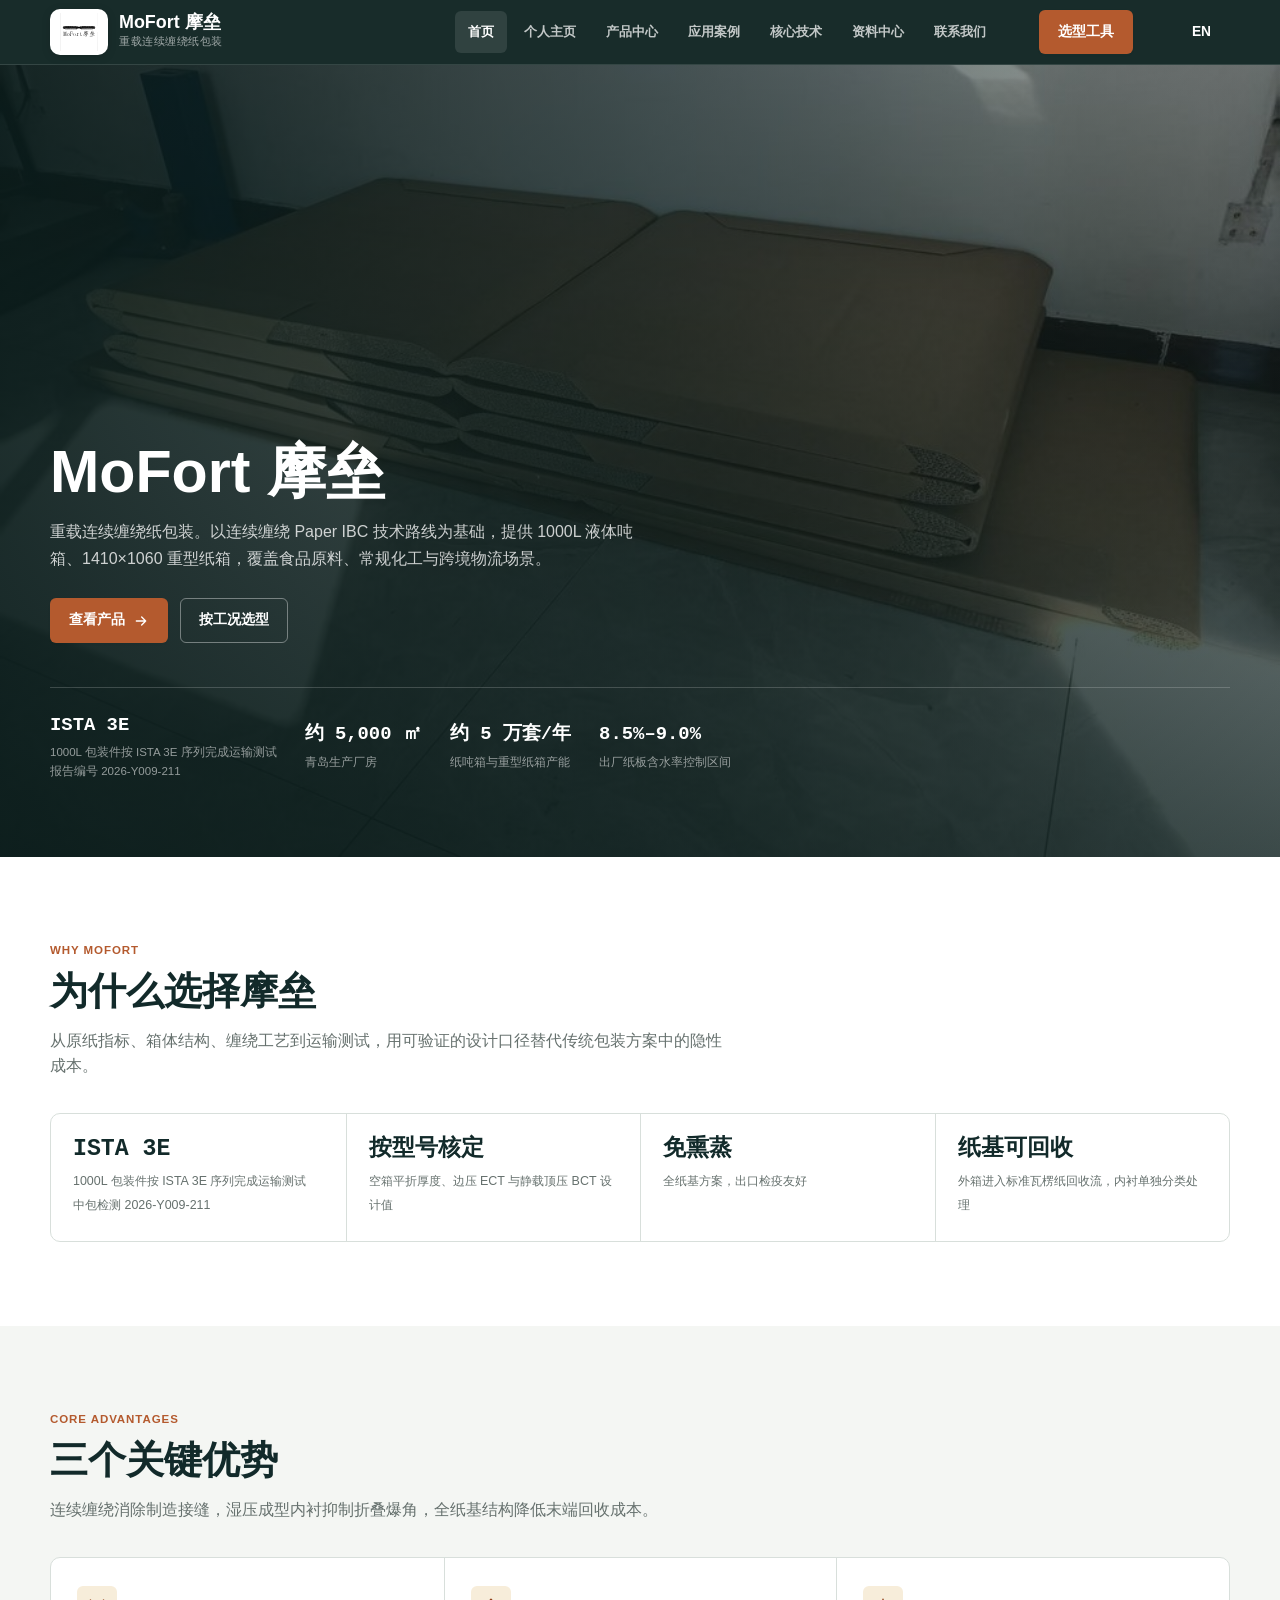
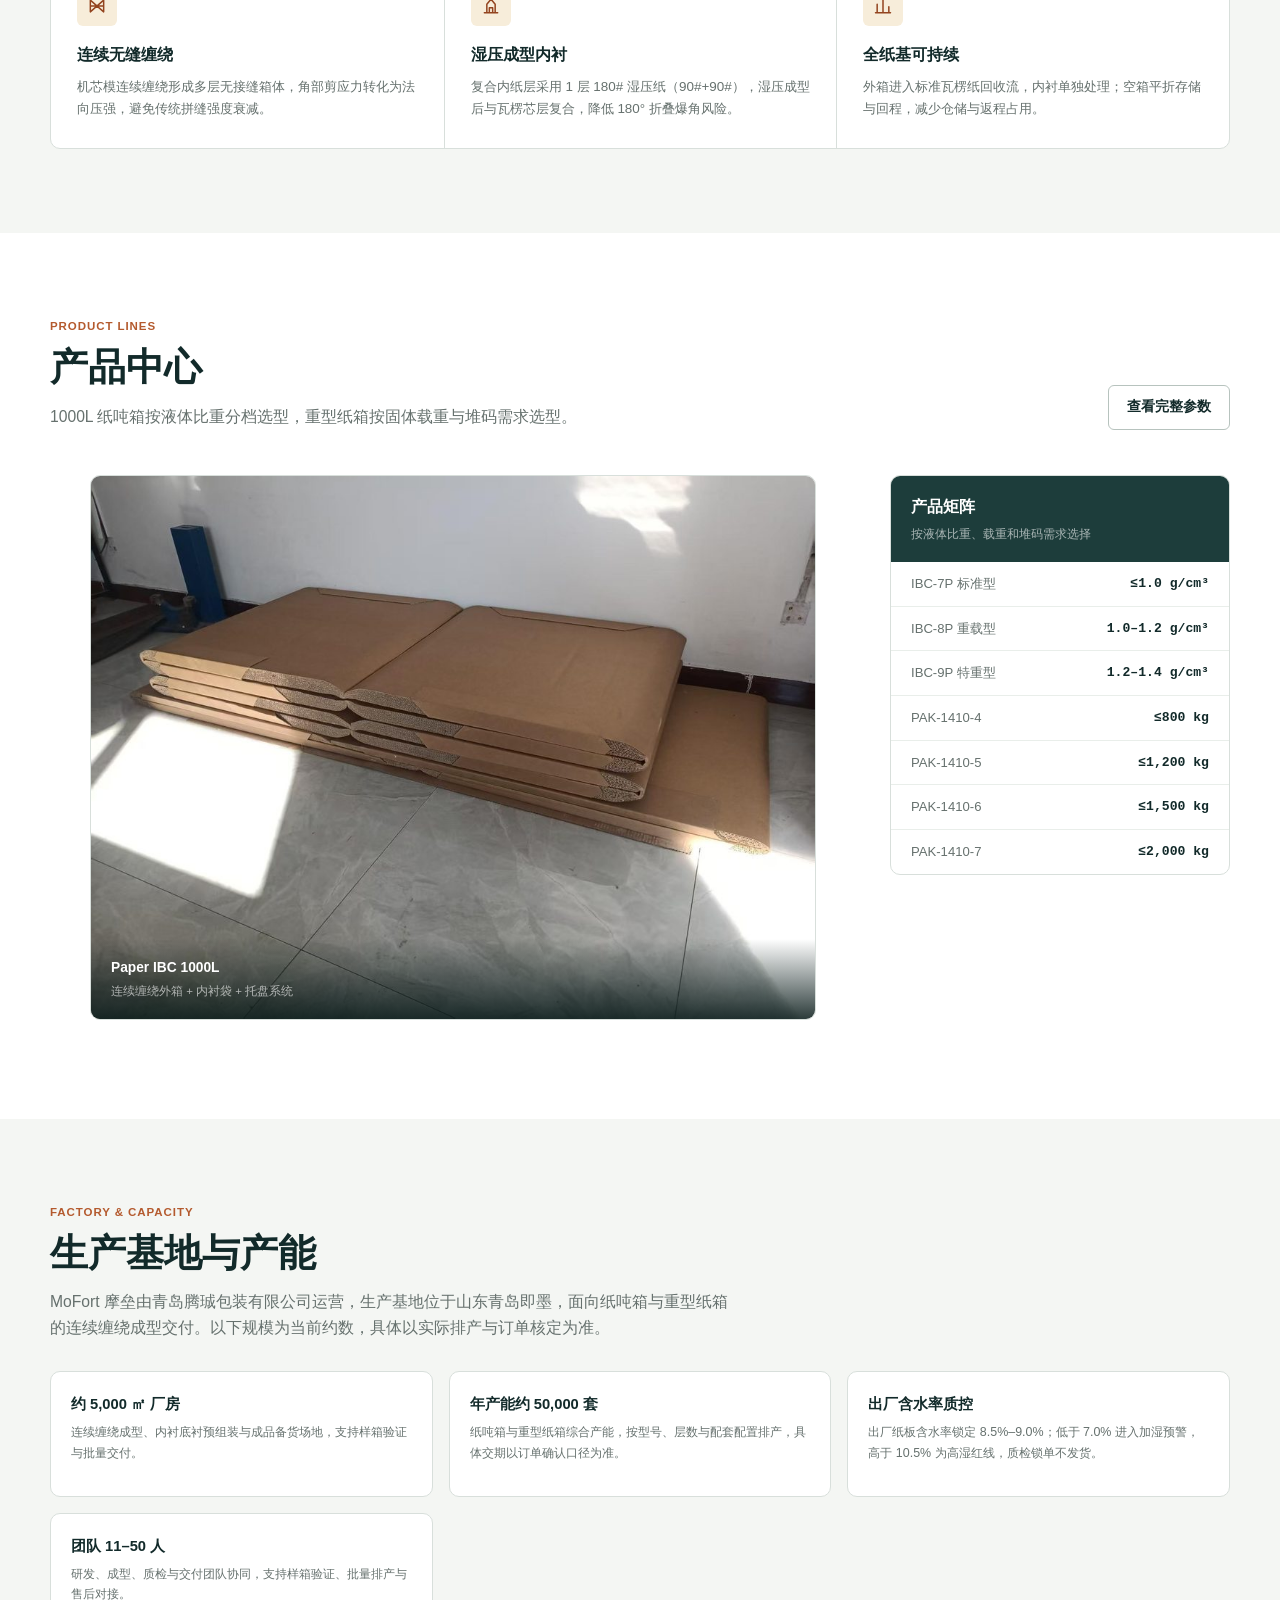
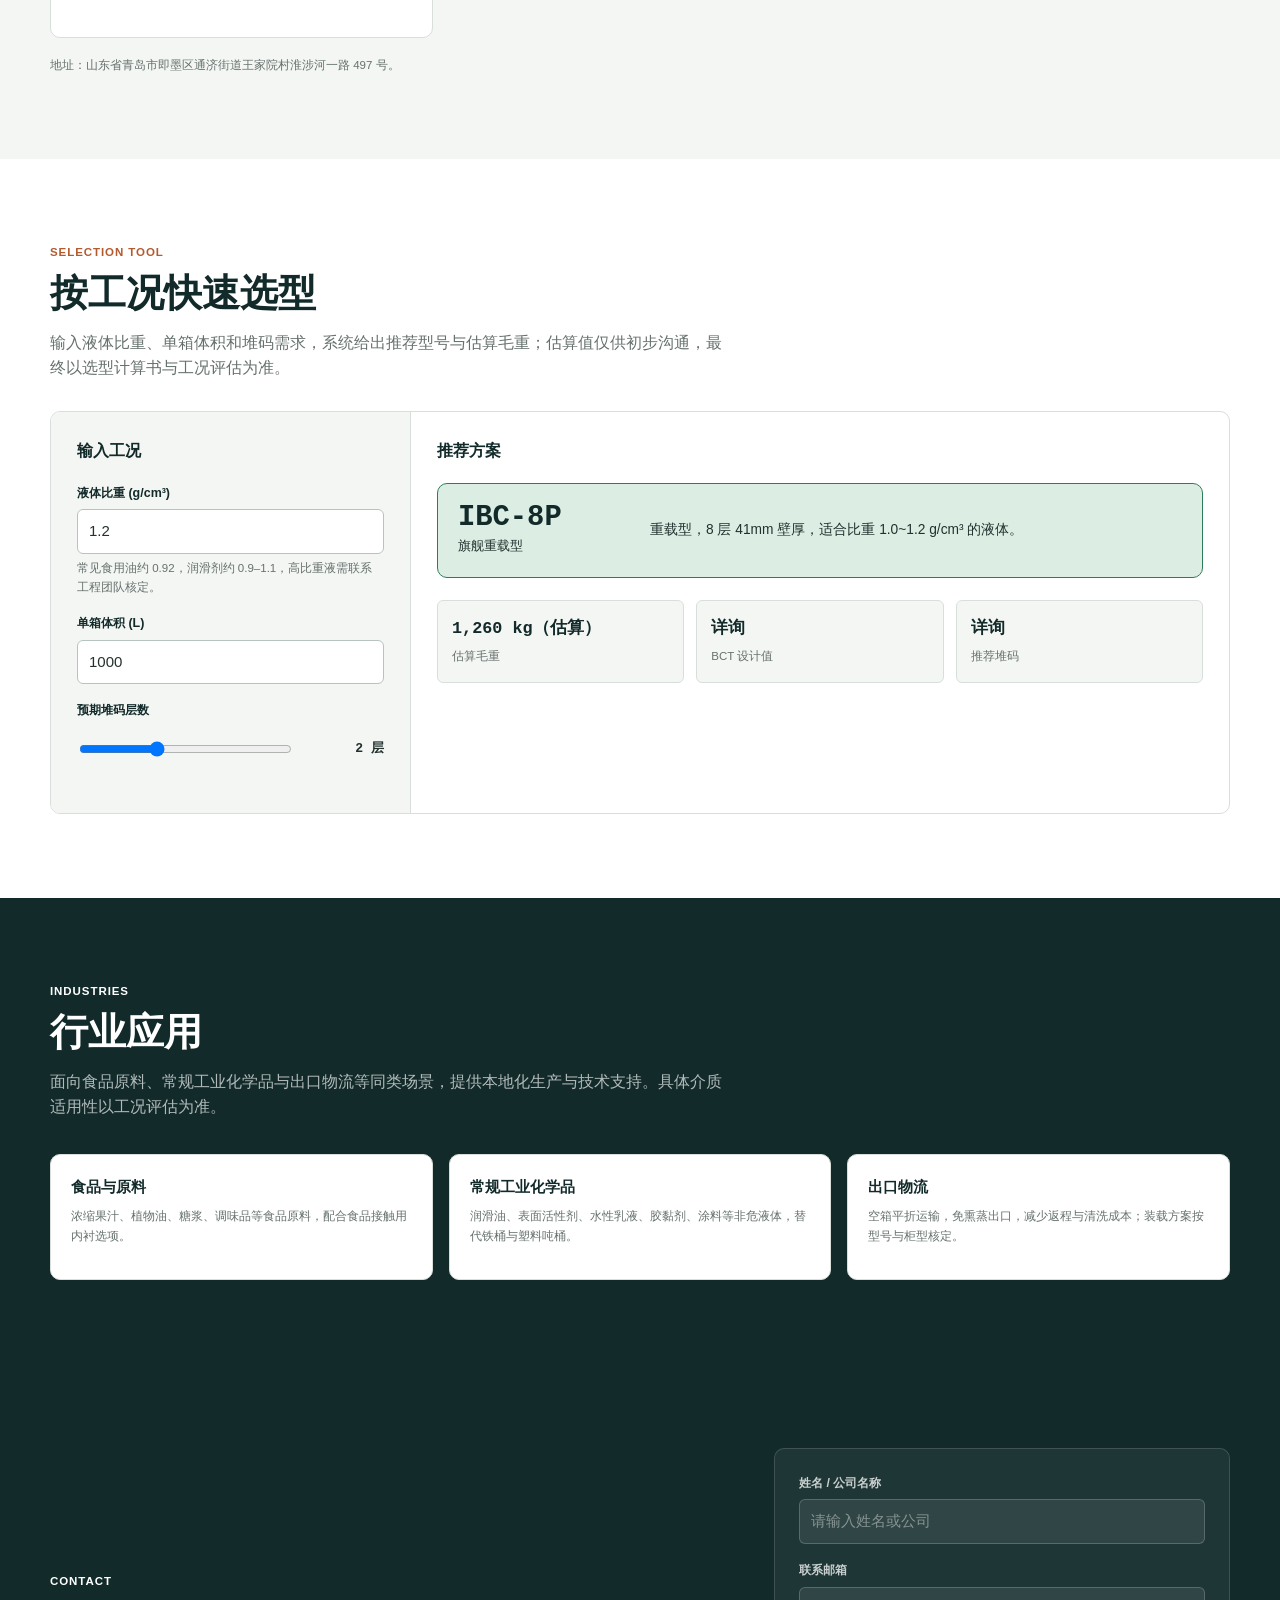
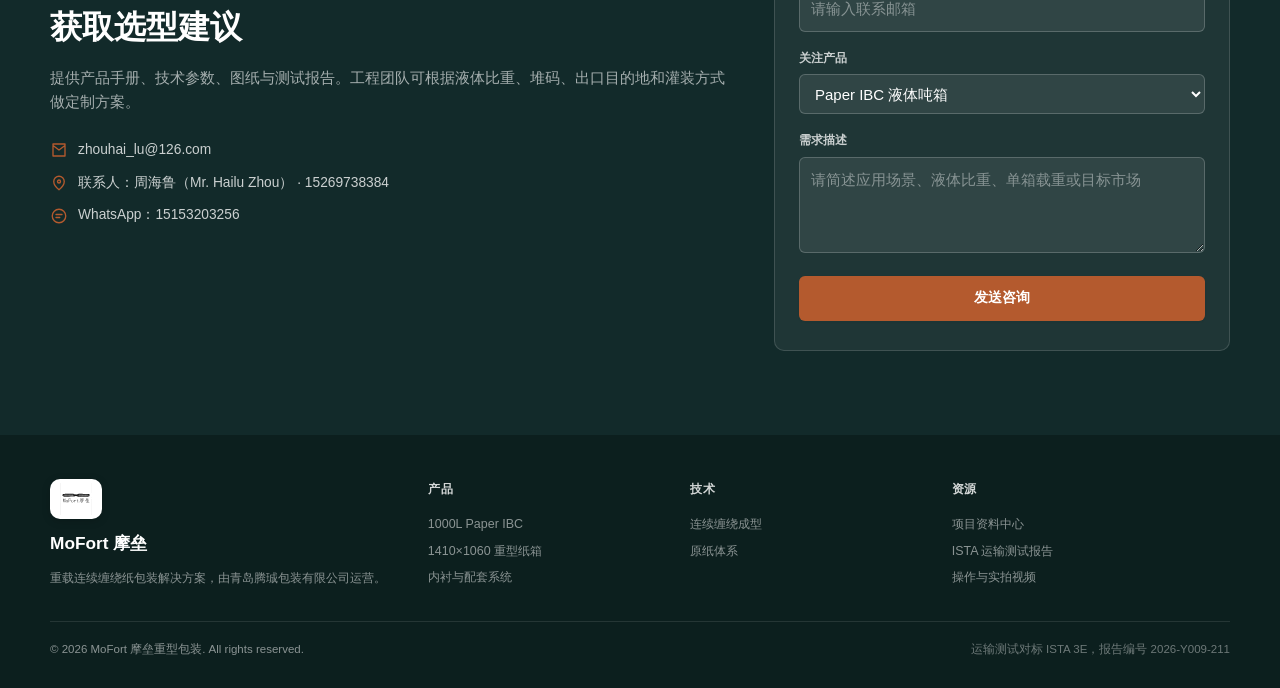
==== commit 65f750dd: "feat(home): 工厂区块补团队11-50人；食品接触用内衬中性表述" ====
--- a/index.html
+++ b/index.html
@@ -188,6 +188,10 @@
             <h3>出厂含水率质控</h3>
             <p>出厂纸板含水率锁定 8.5%–9.0%；低于 7.0% 进入加湿预警，高于 10.5% 为高湿红线，质检锁单不发货。</p>
           </div>
+          <div class="source-card">
+            <h3>团队 11–50 人</h3>
+            <p>研发、成型、质检与交付团队协同，支持样箱验证、批量排产与售后对接。</p>
+          </div>
         </div>
         <p class="field-hint" style="margin:18px 0 0">地址：山东省青岛市即墨区通济街道王家院村淮涉河一路 497 号。</p>
       </div>
@@ -249,7 +253,7 @@
         <div class="source-grid reveal">
           <div class="source-card">
             <h3>食品与原料</h3>
-            <p>浓缩果汁、植物油、糖浆、调味品等食品原料，配合食品级内衬选项。</p>
+            <p>浓缩果汁、植物油、糖浆、调味品等食品原料，配合食品接触用内衬选项。</p>
           </div>
           <div class="source-card">
             <h3>常规工业化学品</h3>
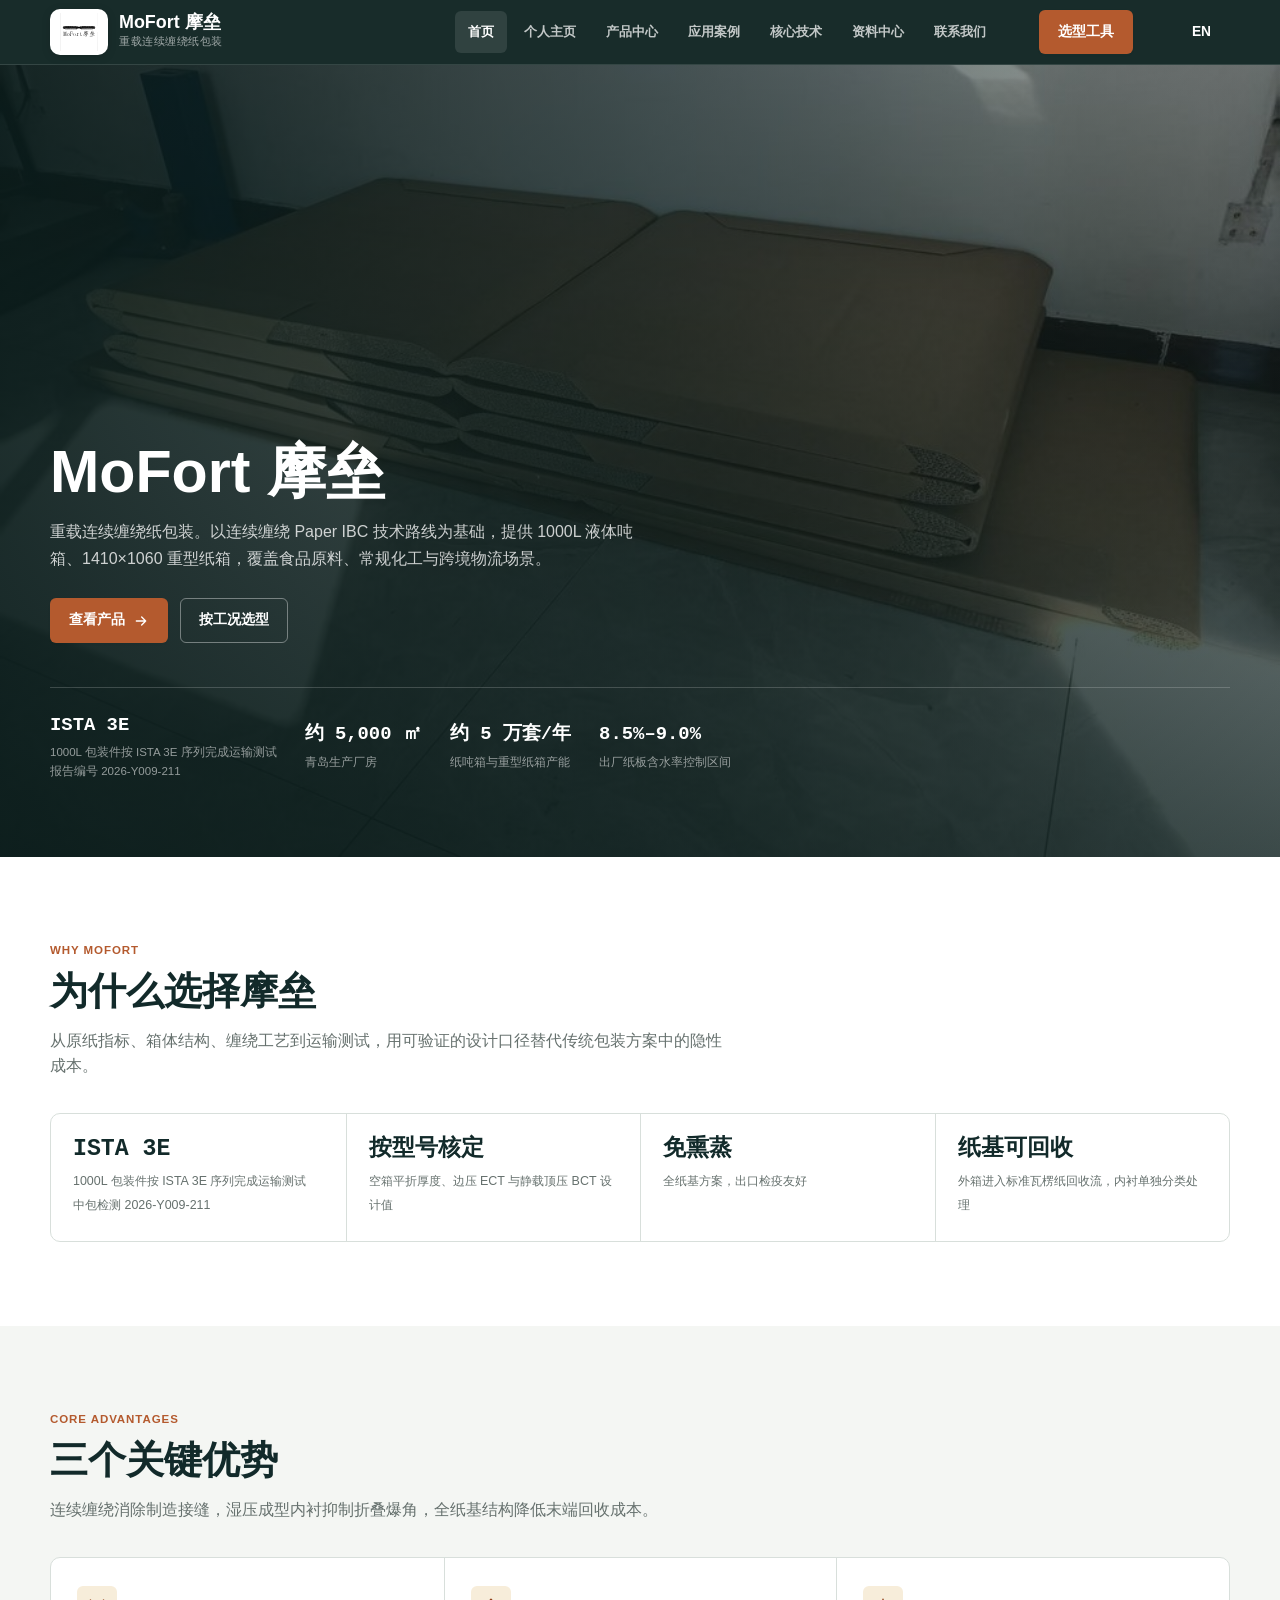
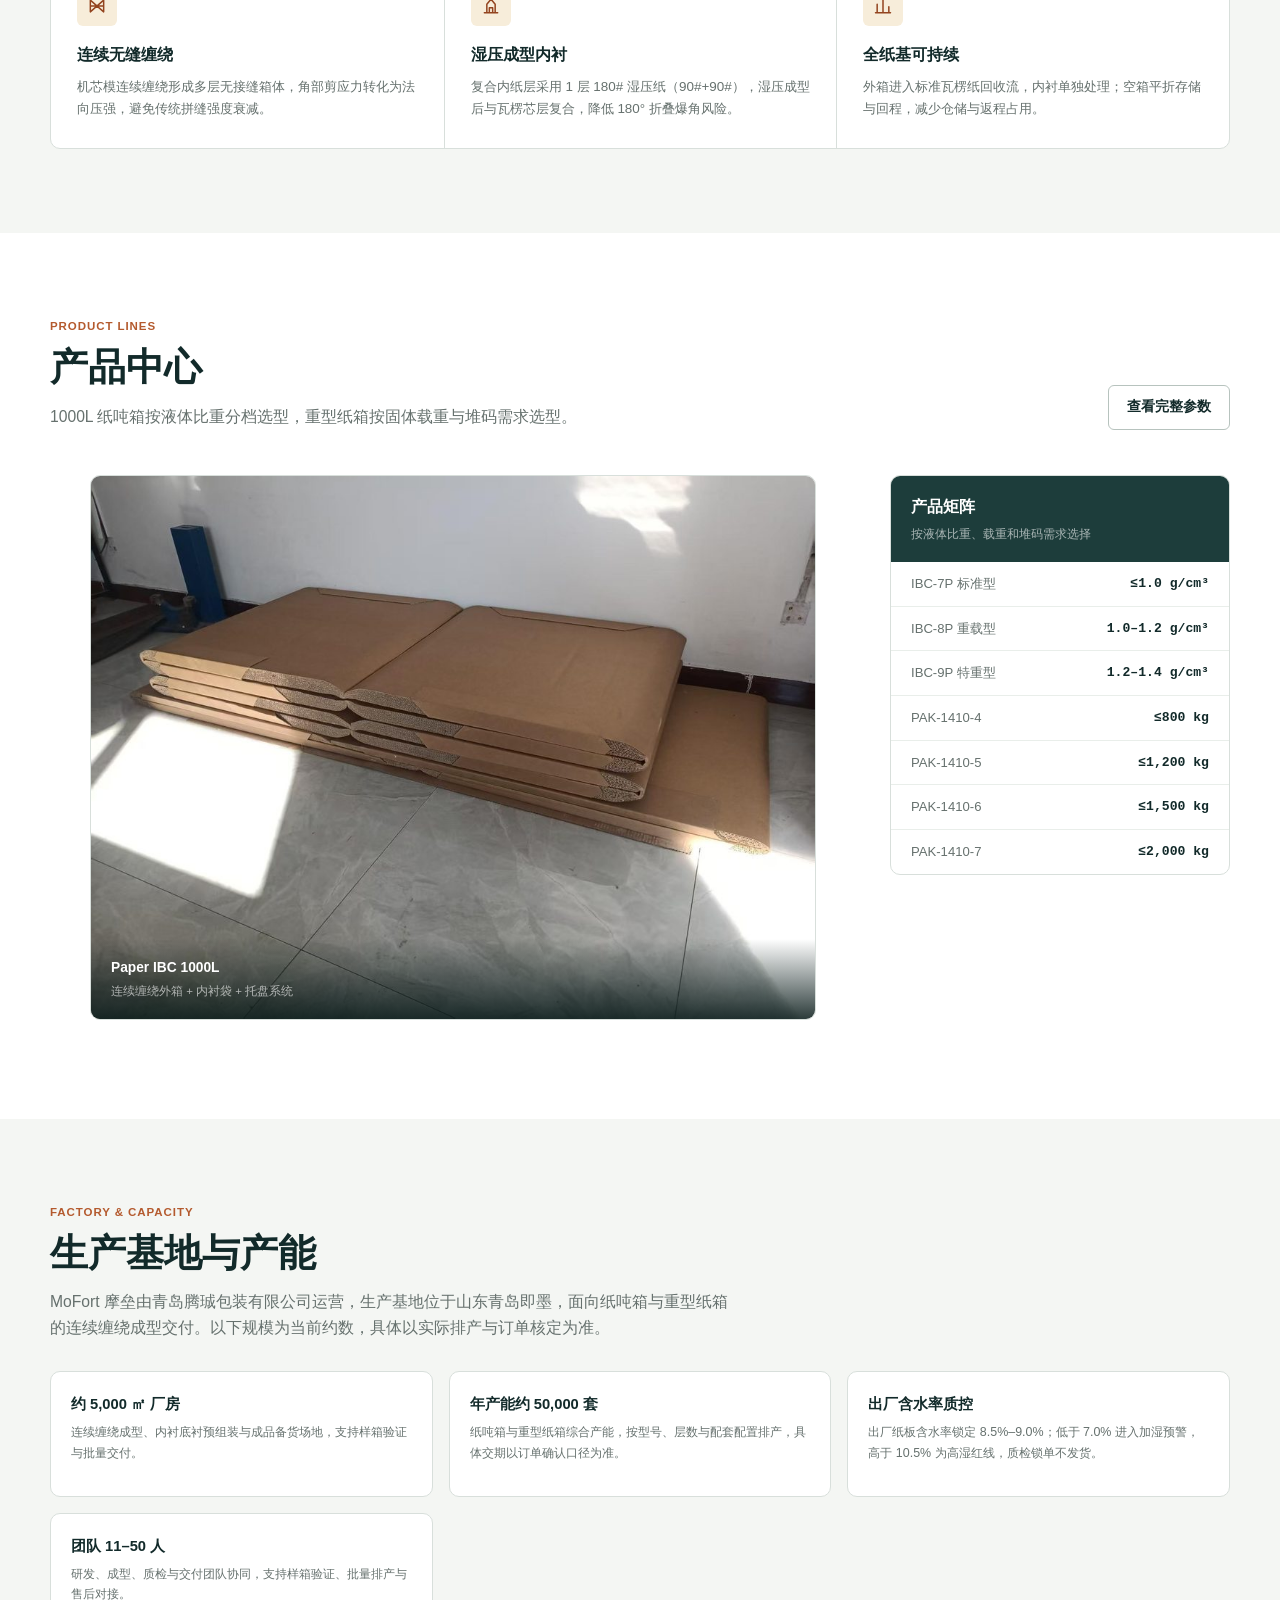
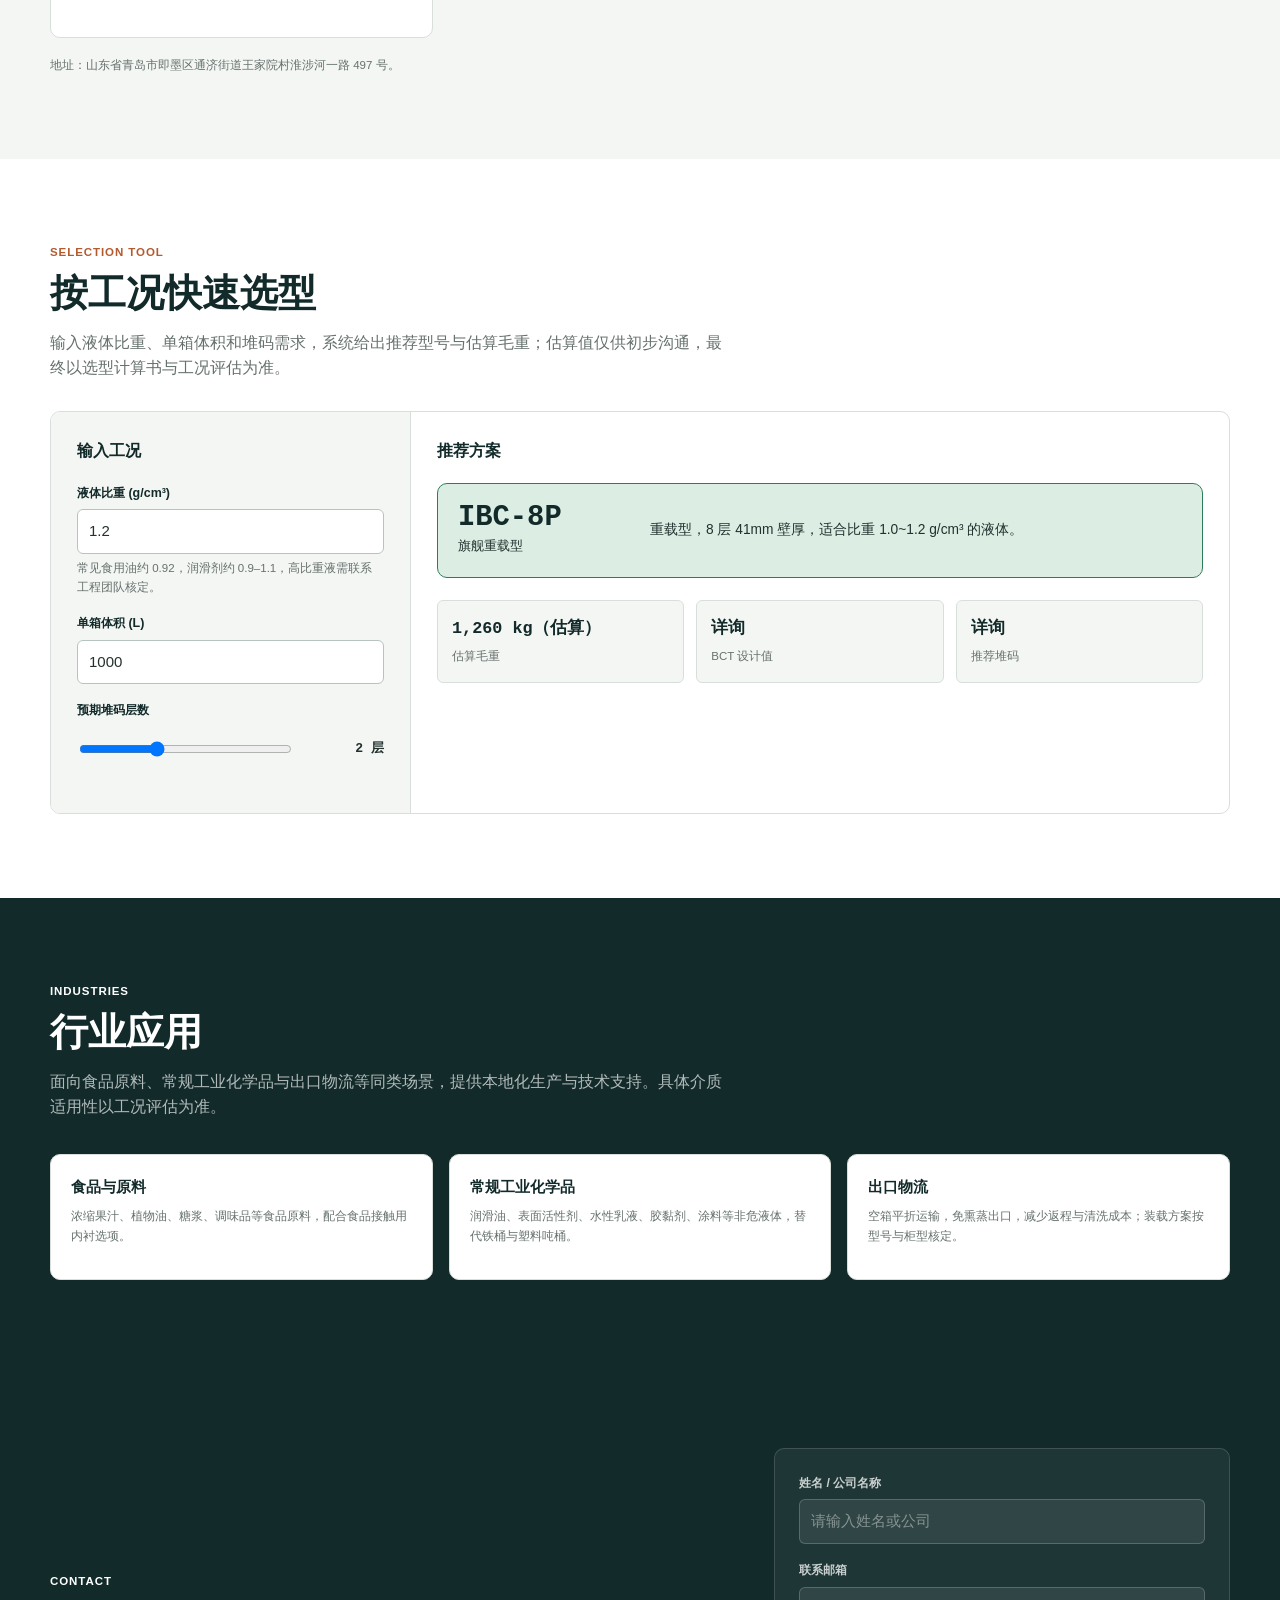
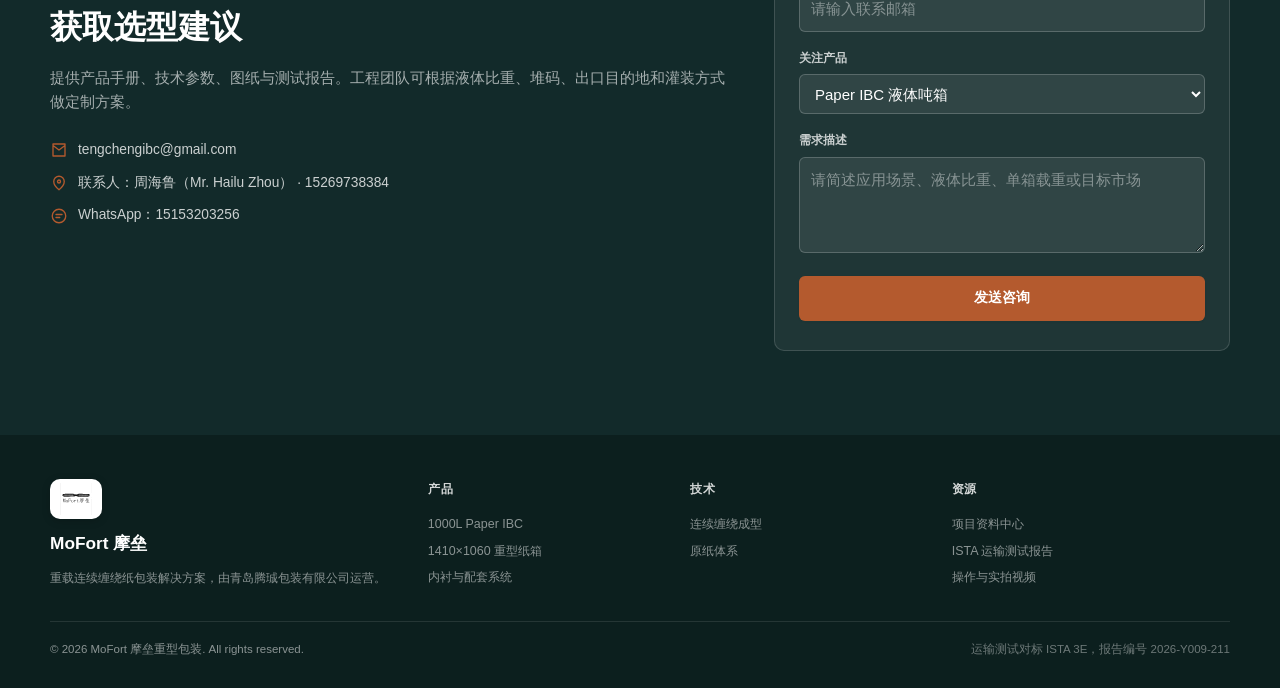
==== commit 613d764d: "docs(contact): switch public contact email to tengchengibc@gmail.com (home CN)" ====
--- a/index.html
+++ b/index.html
@@ -277,7 +277,7 @@
             <ul class="contact-list">
               <li>
                 <svg viewBox="0 0 24 24" fill="none" stroke="currentColor" stroke-width="1.8" stroke-linecap="round" stroke-linejoin="round"><path d="M4 4h16v16H4zM4 6l8 6 8-6"/></svg>
-                <a href="mailto:zhouhai_lu@126.com" style="color:inherit;text-decoration:none">zhouhai_lu@126.com</a>
+                <a href="mailto:tengchengibc@gmail.com" style="color:inherit;text-decoration:none">tengchengibc@gmail.com</a>
               </li>
               <li>
                 <svg viewBox="0 0 24 24" fill="none" stroke="currentColor" stroke-width="1.8" stroke-linecap="round" stroke-linejoin="round"><path d="M12 21s7-5.5 7-11a7 7 0 1 0-14 0c0 5.5 7 11 7 11zM10 10a2 2 0 1 1 4 0 2 2 0 0 1-4 0"/></svg>
